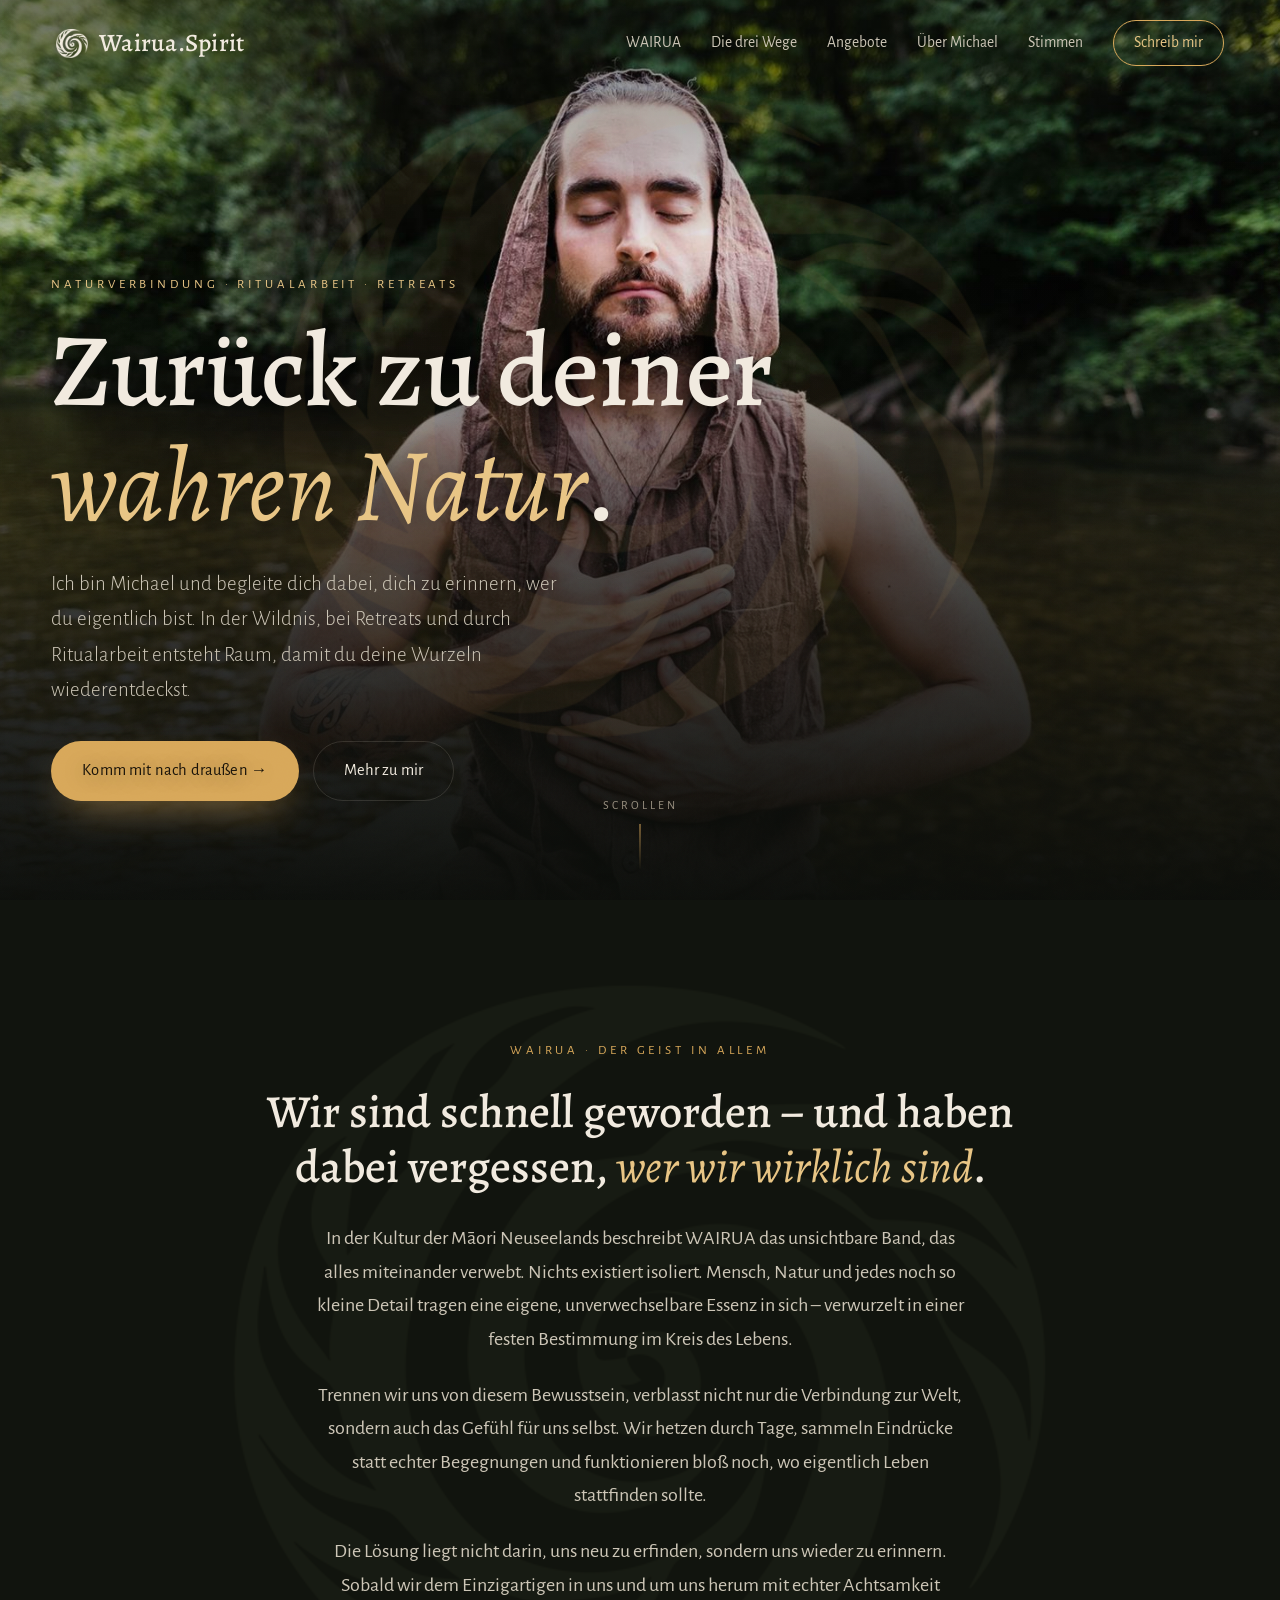
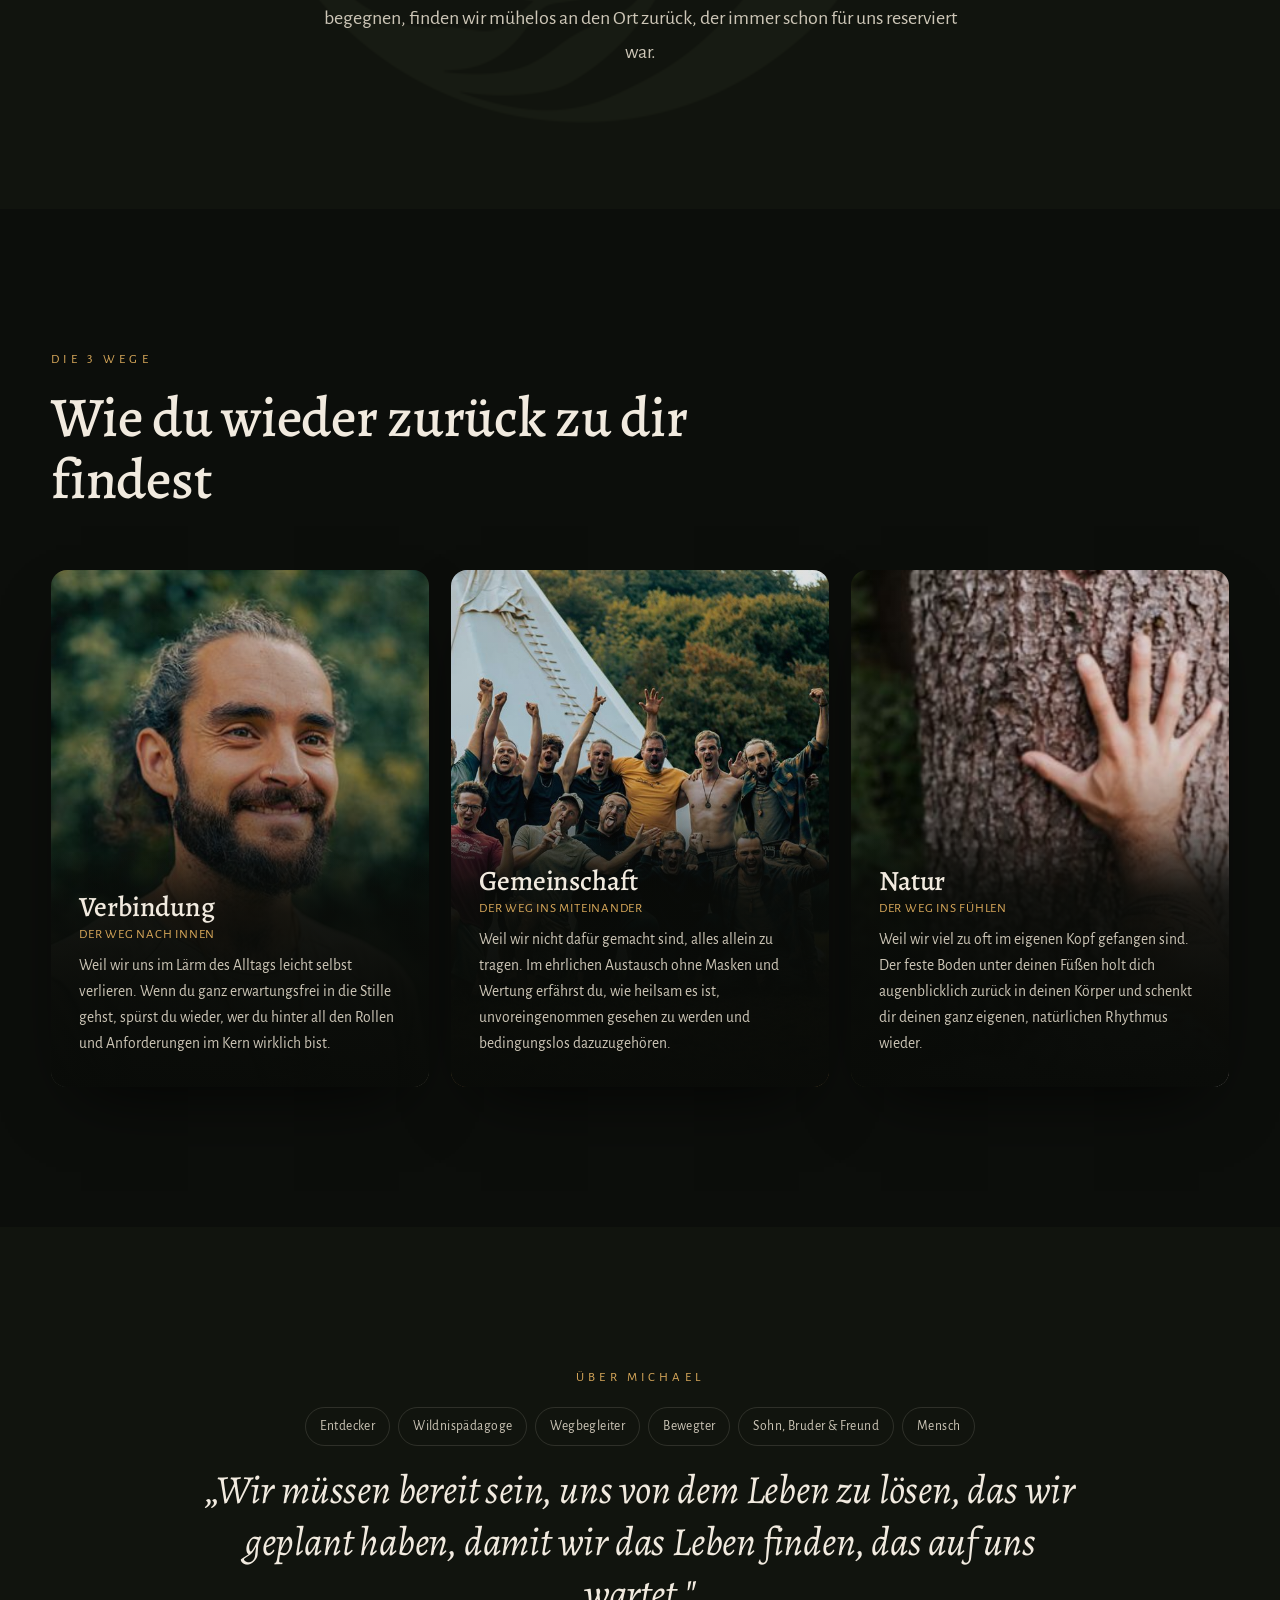
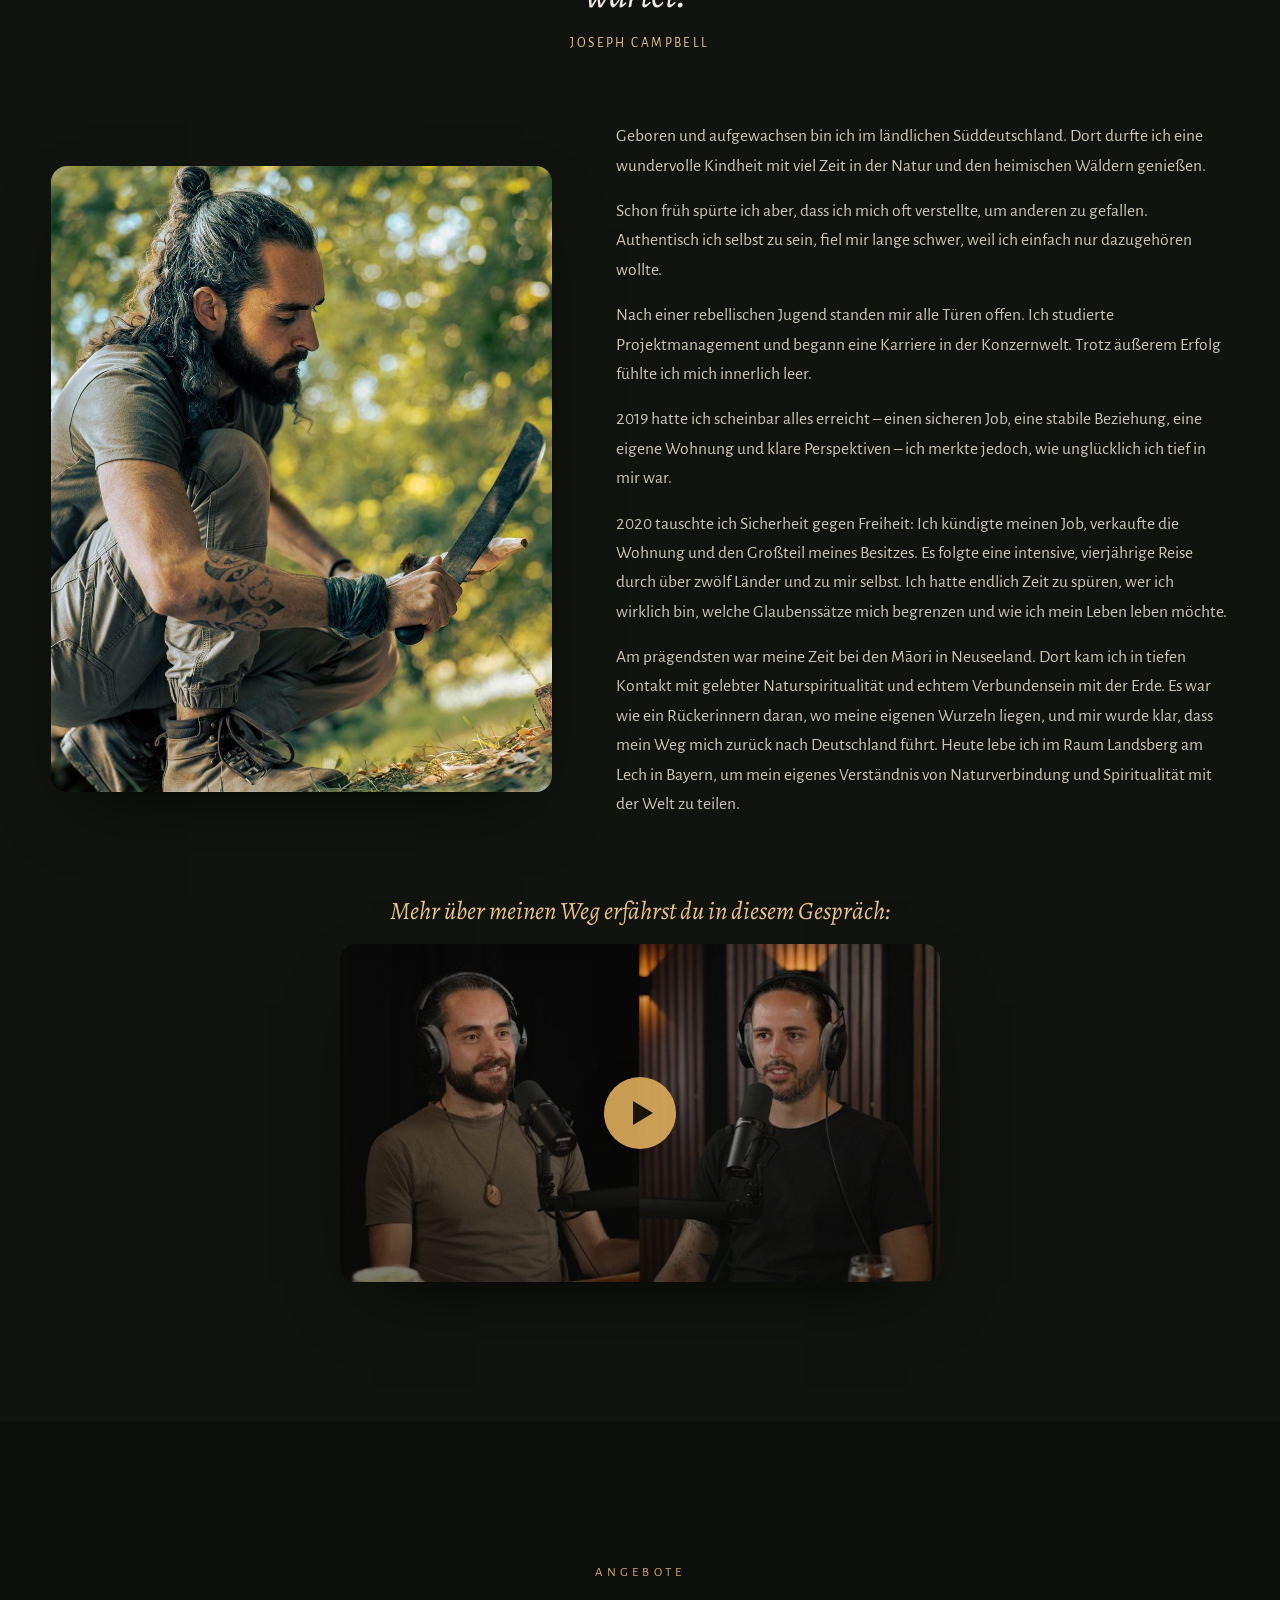
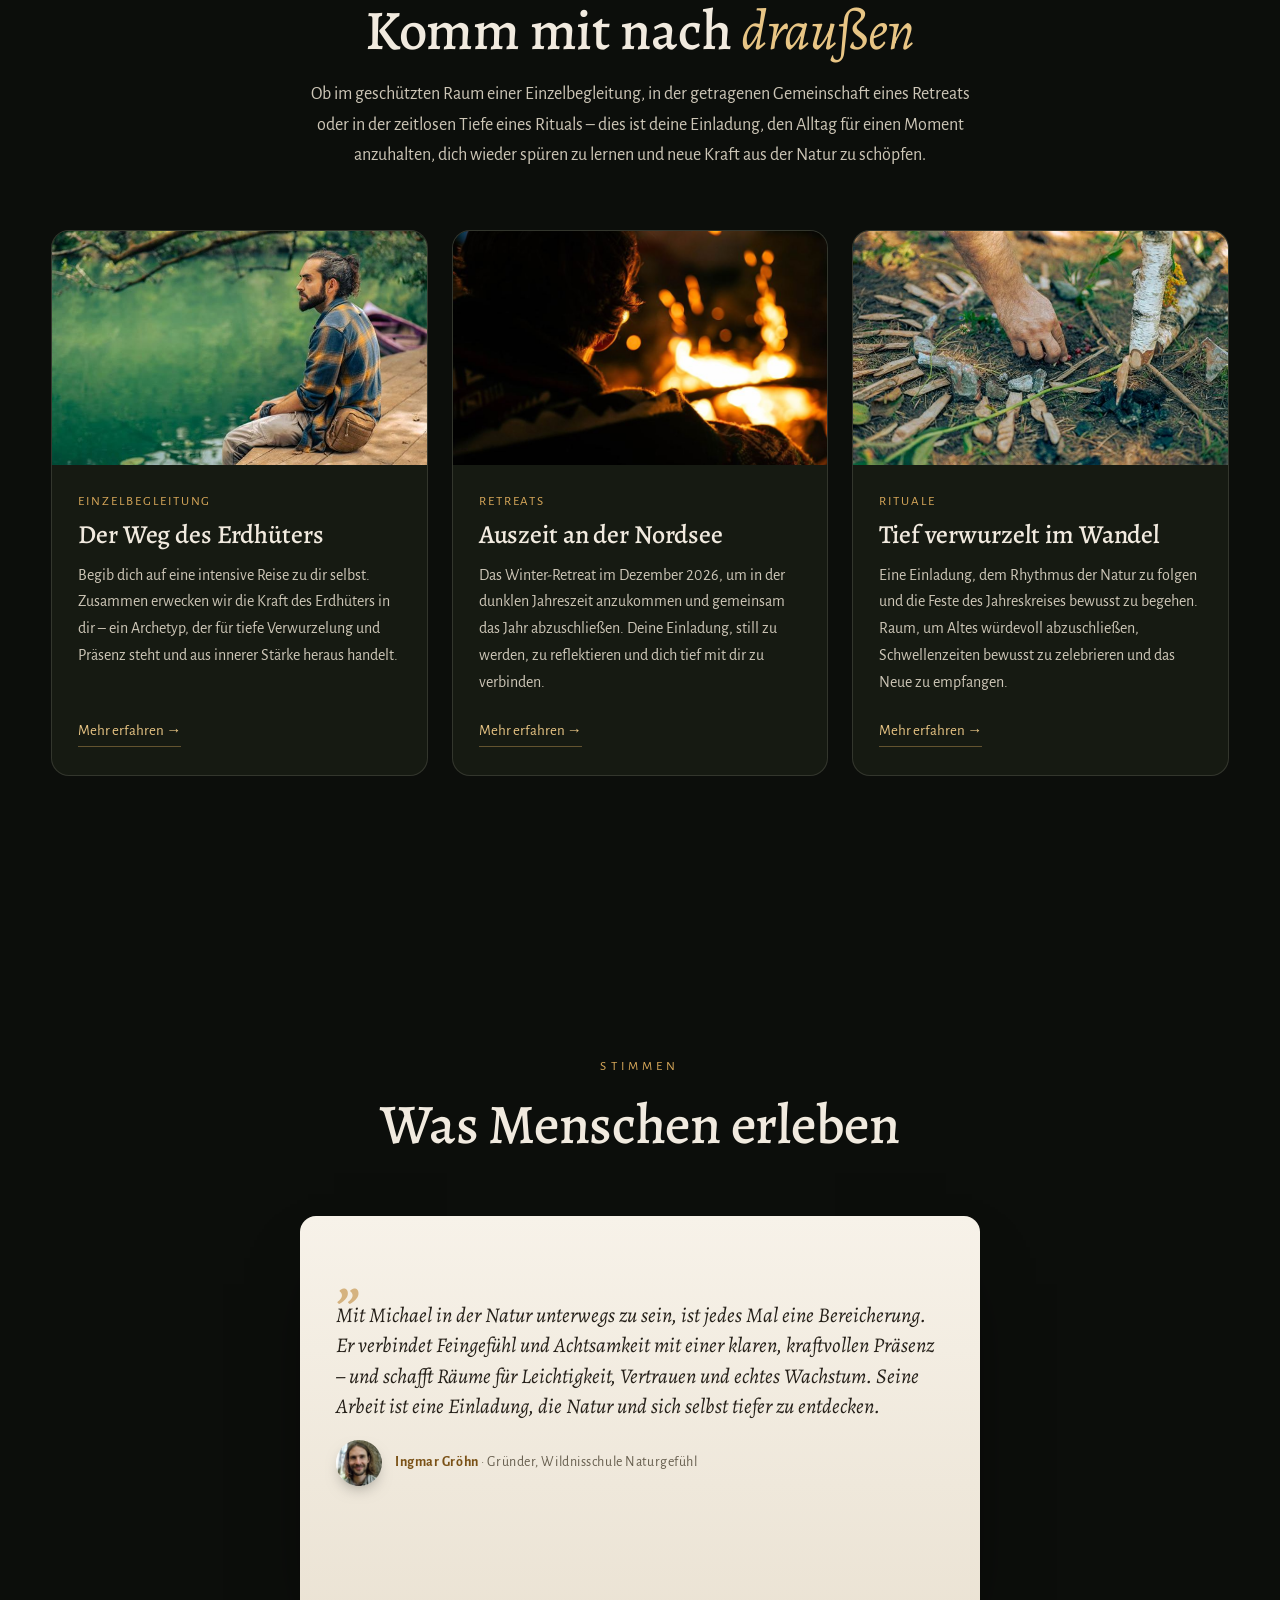
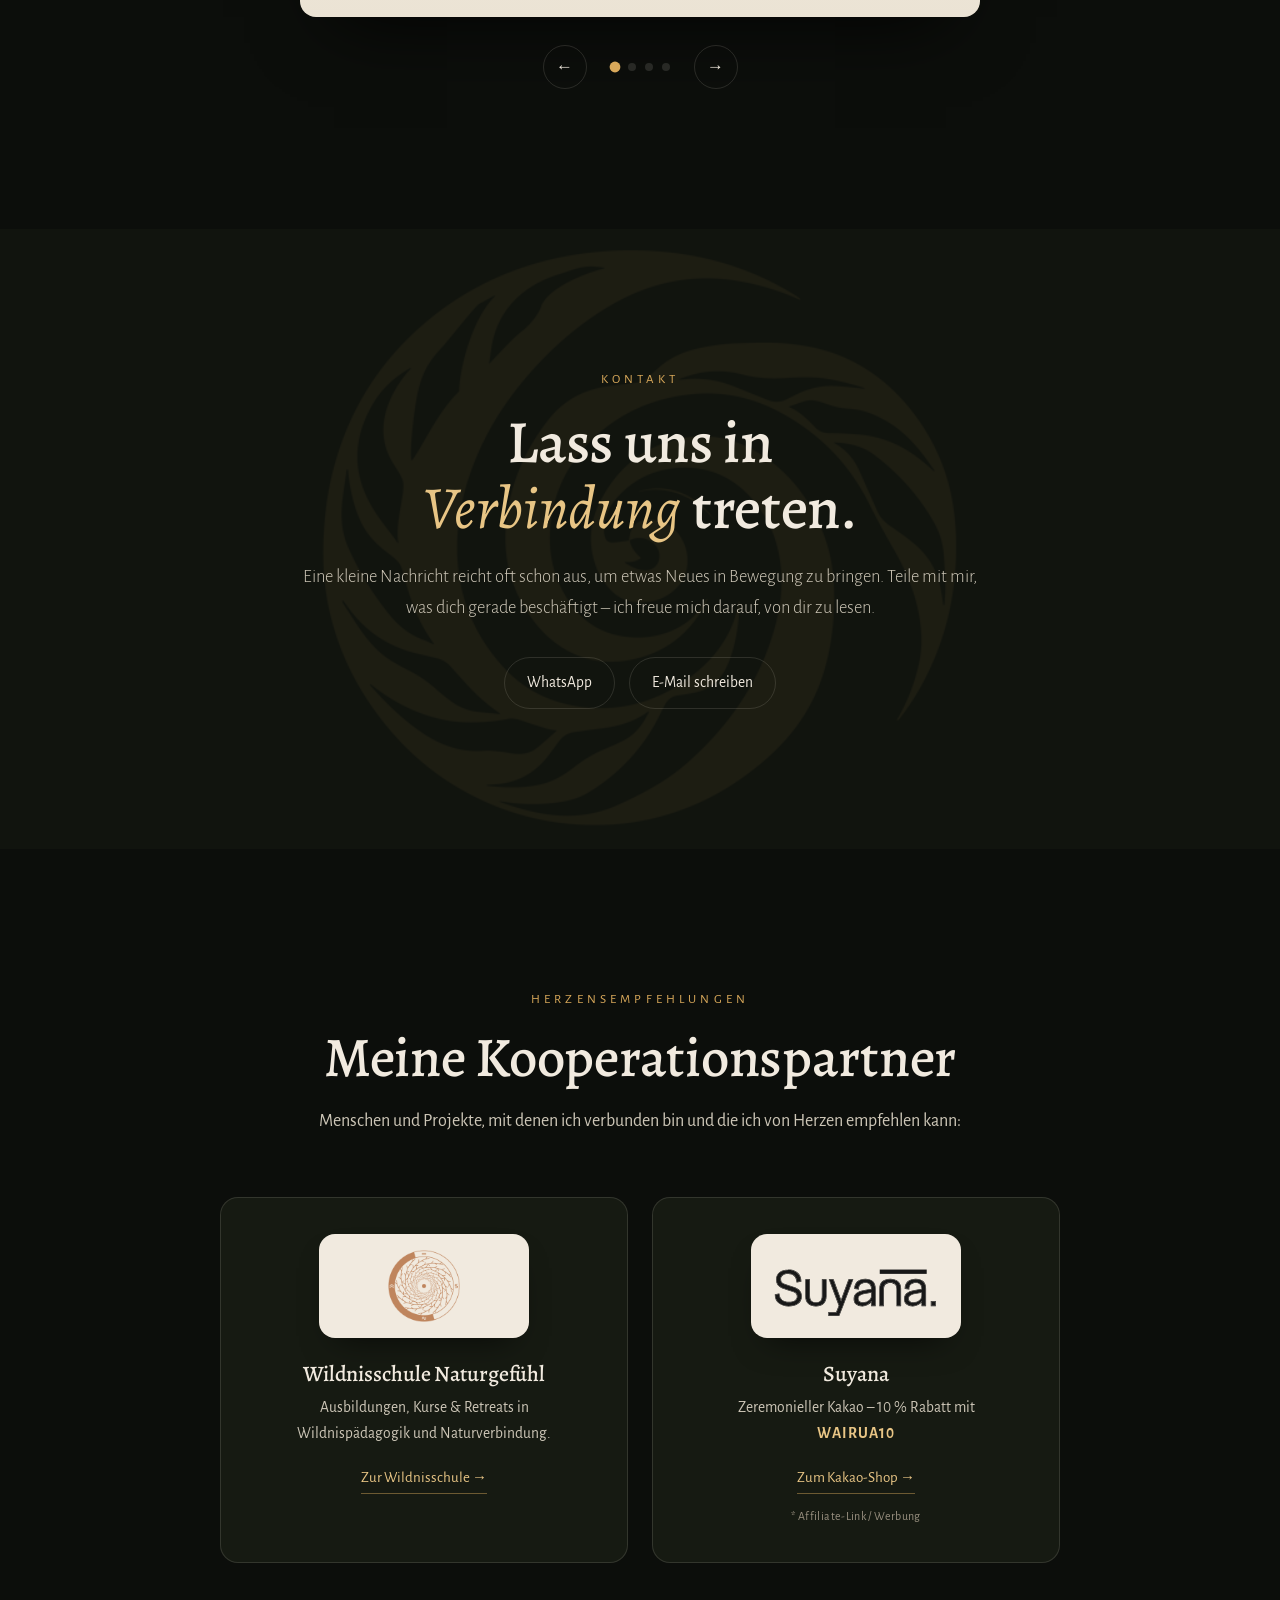
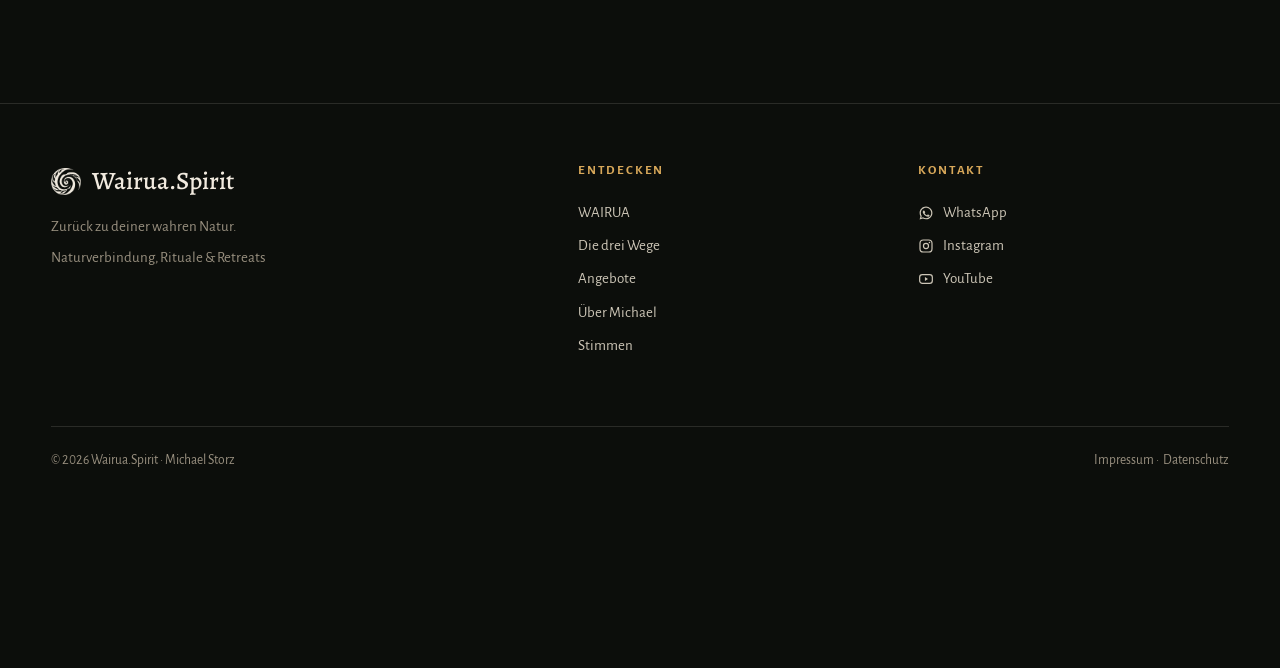
==== index.html @ 94c8e72c "Neue Stimme von Fabienne Maeutner auf beiden Seiten Startseite: vierte Folie im Karussell, zwischen " ====
<!DOCTYPE html>
<!--
  REDESIGN-VORSCHAU für wairua-spirit.de (Michael / wairua.spirit)
  Single-File HTML. Bilder liegen in ./assets/ (Originale von der bestehenden Seite gezogen).
  Dunkel, cinematisch, "atmende" Animationen · Koru-Spirale als Markenmotiv.
  Hinweis: Entwurf/Vorschau zum Umzug auf die eigene Domain.
-->
<html lang="de">
<head>
<meta charset="UTF-8" />
<meta name="viewport" content="width=device-width, initial-scale=1.0" />
<script>document.documentElement.classList.add("js");</script>
<title>Naturverbindung in Landsberg am Lech | Wairua.Spirit</title>
<meta name="description" content="Viermonatige Einzelbegleitung, Rituale im Jahreskreis und Retreats – mit Michael Storz, Wildnispädagoge in Landsberg am Lech. Schreib mir, wenn dich das ruft." />
<link rel="canonical" href="https://wairua-spirit.de/" />
<meta property="og:type" content="website" />
<meta property="og:title" content="Naturverbindung in Landsberg am Lech | Wairua.Spirit" />
<meta property="og:description" content="Viermonatige Einzelbegleitung, Rituale im Jahreskreis und Retreats – mit Michael Storz, Wildnispädagoge in Landsberg am Lech." />
<meta property="og:image" content="https://wairua-spirit.de/assets/og-start.jpg" />
<meta property="og:image:width" content="1200" />
<meta property="og:image:height" content="630" />
<meta property="og:image:alt" content="Michael steht mit geschlossenen Augen im Fluss, die Hände auf Herz und Bauch" />
<meta property="og:url" content="https://wairua-spirit.de/" />
<meta property="og:locale" content="de_DE" />
<meta name="twitter:card" content="summary_large_image" />
<meta name="twitter:image" content="https://wairua-spirit.de/assets/og-start.jpg" />
<link rel="preload" href="assets/fonts/alegreya-500-latin.woff2" as="font" type="font/woff2" crossorigin />
<link rel="preload" href="assets/fonts/alegreya-sans-400-latin.woff2" as="font" type="font/woff2" crossorigin />
<link rel="stylesheet" href="assets/fonts.css" />
<link rel="stylesheet" href="assets/base.css" />
<link rel="icon" href="assets/favicon-32.png" sizes="32x32" type="image/png" />
<link rel="apple-touch-icon" href="assets/apple-touch-icon.png" />
<meta name="theme-color" content="#0c0e0b" />
<script src="assets/site.js" defer></script>
<style>
  /* --- Hero ------------------------------------------------------------- */
  .hero-bg img{object-position:center 35%;transform:scale(1.05);animation:kenburns 26s ease-in-out infinite alternate;}
  @keyframes kenburns{0%{transform:scale(1.05) translateY(0);}100%{transform:scale(1.16) translateY(-2%);}}
  /* Overlay im Textbereich bewusst kraeftig - der Lead-Text stand vorher
     ueber hellen Bildstellen bei nur 4,2:1 */
  .hero-bg::after{content:"";position:absolute;inset:0;
    background:
      radial-gradient(120% 90% at 50% 0%,transparent 40%,rgba(12,14,11,.5) 100%),
      linear-gradient(180deg,rgba(12,14,11,.55) 0%,rgba(12,14,11,.08) 28%,rgba(12,14,11,.64) 62%,rgba(12,14,11,.98) 100%);}
  .hero-koru{position:absolute;z-index:1;top:46%;left:50%;width:min(78vw,720px);height:min(78vw,720px);
    transform:translate(-50%,-50%);color:var(--gold);opacity:.07;animation:spin 120s linear infinite,breathe 7s ease-in-out infinite;}
  @keyframes breathe{0%,100%{opacity:.05;}50%{opacity:.1;}}
  .hero-inner{padding:0 0 clamp(60px,11vh,130px);text-shadow:0 2px 22px rgba(0,0,0,.45);}
  /* Die Vorzeile steht direkt auf dem Foto - helleres Gold plus weicher
     dunkler Schein, damit sie auf jedem Bildausschnitt traegt. */
  .hero .eyebrow{color:var(--gold-2);opacity:0;animation:rise 1s ease .2s forwards;
    text-shadow:0 2px 10px rgba(8,9,7,.95),0 0 24px rgba(8,9,7,.8);}
  .hero h1{font-size:clamp(44px,8.2vw,104px);font-weight:500;margin:18px 0 24px;max-width:14ch;opacity:0;animation:rise 1.1s ease .4s forwards;}
  .hero p.lead{font-size:clamp(17px,2.1vw,21px);font-weight:300;color:var(--bone-dim);max-width:46ch;margin-bottom:34px;opacity:0;animation:rise 1.1s ease .6s forwards;}
  .hero-cta{opacity:0;animation:rise 1.1s ease .8s forwards;}
  .scrollcue{position:absolute;z-index:2;bottom:30px;left:50%;transform:translateX(-50%);display:flex;flex-direction:column;align-items:center;gap:9px;font-size:12px;letter-spacing:.25em;text-transform:uppercase;color:var(--muted);}
  .scrollcue .line{width:1px;height:46px;background:linear-gradient(var(--gold),transparent);animation:cue 2.4s ease-in-out infinite;transform-origin:top;}
  @keyframes cue{0%,100%{transform:scaleY(.4);opacity:.5;}50%{transform:scaleY(1);opacity:1;}}

  /* Hintergruende wechseln sich abschnittsweise ab: bg2 / bg / bg2 ... */
  #ueber{background:var(--bg2);}
  .sec-head{max-width:660px;margin-bottom:clamp(36px,6vw,60px);}
  .sec-head.center{margin-inline:auto;text-align:center;}
  .sec-head h2{font-size:clamp(31px,5vw,56px);font-weight:500;margin:16px 0 18px;}

  /* wairua intro */
  .intro{background:var(--bg2);text-align:center;overflow:hidden;}
  .intro .koru-wm{position:absolute;top:50%;left:50%;width:min(90vw,820px);height:min(90vw,820px);transform:translate(-50%,-50%);color:var(--moss);opacity:.05;}
  .intro .inner{position:relative;z-index:2;max-width:760px;margin-inline:auto;}
  .intro .big{font-family:var(--serif);font-size:clamp(26px,4.2vw,46px);font-weight:500;line-height:1.2;margin:22px 0 28px;}
  .intro .big em{color:var(--gold-2);font-weight:400;}
  .intro p{color:var(--bone-dim);font-size:clamp(17px,1.9vw,20px);max-width:60ch;margin-inline:auto;}
  .intro p + p{margin-top:22px;}

  /* säulen */
  .saeulen-grid{display:grid;grid-template-columns:repeat(3,1fr);gap:22px;}
  .pillar{position:relative;border-radius:16px;overflow:hidden;aspect-ratio:3/4.1;display:flex;align-items:flex-end;box-shadow:var(--shadow);}
  .pillar img{position:absolute;inset:0;width:100%;height:100%;object-fit:cover;transition:transform 1.1s cubic-bezier(.2,.7,.2,1);}
  /* Der Verlauf traegt den Text: oben bleibt das Foto offen, ab der Mitte
     wird es dunkel genug, dass auch ueber belebten Fotos alles lesbar ist. */
  .pillar::after{content:"";position:absolute;inset:0;background:linear-gradient(180deg,rgba(10,12,9,.12) 0%,rgba(10,12,9,.18) 38%,rgba(10,12,9,.70) 64%,rgba(10,12,9,.95) 100%);}
  .pillar:hover img{transform:scale(1.07);}
  /* Eigener Verlauf direkt hinter dem Text - so liegt die Schrift auch auf
     den belebten Fotos (Gruppe vor dem Tipi) immer auf ruhigem Grund. */
  .pillar .p-body{position:relative;z-index:2;padding:34px 28px 30px;
    background:linear-gradient(180deg,rgba(9,11,8,0) 0%,rgba(9,11,8,.74) 26%,rgba(9,11,8,.9) 62%,rgba(9,11,8,.94) 100%);}
  .pillar h3{font-size:28px;font-weight:500;margin:6px 0 10px;}
  .pillar h3 span{display:block;font-size:13px;font-family:var(--sans);letter-spacing:.06em;color:var(--gold);font-weight:400;text-transform:uppercase;margin-top:6px;}
  .pillar p{font-size:15.5px;color:var(--bone-dim);}
  /* Zwischen 901 und 1120 px sind die drei Spalten schmal, der Text wird
     hoch und stuende sonst mitten im belebten Teil des Fotos. Deshalb
     bekommen die Kacheln dort mehr Hoehe - der Text bleibt im dunklen Fuss. */
  @media(max-width:1120px) and (min-width:901px){
    .pillar{aspect-ratio:3/4.8;}
  }

  /* über michael */
  .about-grid{display:grid;grid-template-columns:.9fr 1.1fr;gap:clamp(34px,5vw,72px);align-items:center;}
  .about-visual{position:relative;border-radius:16px;overflow:hidden;aspect-ratio:4/5;box-shadow:var(--shadow);}
  .about-visual img{width:100%;height:100%;object-fit:cover;}
  .about-visual .koru{position:absolute;right:18px;bottom:18px;width:54px;height:54px;color:var(--gold);opacity:.85;}
  .about h2{font-size:clamp(30px,4.3vw,52px);font-weight:500;margin:16px 0 22px;}
  .about h2 em{color:var(--gold-2);}
  .about p{color:var(--bone-dim);margin-bottom:16px;font-size:17.5px;}
  .about-head{text-align:center;max-width:900px;margin:0 auto clamp(44px,6vw,68px);}
  /* Zwischenueberschrift sieht aus wie ein Eyebrow, ist aber eine echte h2 */
  h2.eyebrow{font-family:var(--sans);font-size:13px;font-weight:400;line-height:1.7;
    letter-spacing:.3em;text-transform:uppercase;color:var(--gold);margin:0;}
  /* Fremdzitat: als blockquote ausgezeichnet, Optik unveraendert */
  .about-head .ueber-quote{font-family:var(--serif);font-weight:400;letter-spacing:-.005em;
    font-style:italic;font-size:clamp(24px,3.3vw,40px);line-height:1.3;margin:14px 0 12px;}
  .about-head .ueber-quote em{color:var(--gold-2);}
  .about-head .ueber-quote-src{color:var(--gold-2);font-family:var(--sans);font-size:13.5px;letter-spacing:.18em;text-transform:uppercase;}
  .tags{display:flex;flex-wrap:wrap;gap:8px;justify-content:center;margin:18px 0;}
  .tags span{font-size:13.5px;letter-spacing:.03em;color:var(--bone-dim);border:1px solid var(--line);border-radius:999px;padding:7px 14px;white-space:nowrap;}
  .about-video{margin-top:clamp(36px,5vw,60px);max-width:600px;margin-inline:auto;text-align:center;}
  .video-facade{position:relative;cursor:pointer;border-radius:16px;overflow:hidden;aspect-ratio:16/9;box-shadow:var(--shadow);background:var(--panel);}
  .video-facade img{width:100%;height:100%;object-fit:cover;transition:transform 1.1s cubic-bezier(.2,.7,.2,1),filter .4s;}
  .video-facade::after{content:"";position:absolute;inset:0;background:linear-gradient(180deg,rgba(10,12,9,.12),rgba(10,12,9,.5));transition:opacity .4s;}
  .video-facade:hover img{transform:scale(1.04);}
  .video-facade .play{position:absolute;top:50%;left:50%;transform:translate(-50%,-50%);width:72px;height:72px;border-radius:50%;background:rgba(216,168,90,.93);z-index:2;box-shadow:0 16px 40px -12px rgba(0,0,0,.6);transition:transform .3s,background .3s;}
  .video-facade .play::before{content:"";position:absolute;top:50%;left:54%;transform:translate(-50%,-50%);border-style:solid;border-width:12px 0 12px 20px;border-color:transparent transparent transparent #1a140a;}
  .video-facade:hover .play{transform:translate(-50%,-50%) scale(1.08);background:var(--gold-2);}
  .video-facade.playing{cursor:default;}
  .video-facade.playing::after,.video-facade.playing .play{display:none;}
  .video-facade iframe{position:absolute;inset:0;width:100%;height:100%;border:0;}
  .about-video .video-cap{margin:0 0 16px;font-family:var(--serif);font-style:italic;font-size:clamp(19px,2.4vw,25px);color:var(--gold-2);line-height:1.32;}

  /* angebote */
  .offers{background:var(--bg);}
  .offers-grid{display:grid;grid-template-columns:repeat(3,1fr);gap:24px;}
  .offer{background:var(--panel);border:1px solid var(--line);border-radius:18px;overflow:hidden;display:flex;flex-direction:column;transition:transform .4s ease,border-color .4s ease;}
  .offer:hover{transform:translateY(-6px);border-color:rgba(216,168,90,.5);}
  .offer .media{position:relative;aspect-ratio:16/10;overflow:hidden;}
  .offer .media img{width:100%;height:100%;object-fit:cover;transition:transform 1s ease;}
  .offer:hover .media img{transform:scale(1.05);}
  .offer .o-body{padding:26px 26px 28px;display:flex;flex-direction:column;flex:1;}
  .offer .o-sub{font-size:13px;letter-spacing:.15em;text-transform:uppercase;color:var(--gold);}
  .offer h3{font-size:26px;font-weight:500;margin:8px 0 12px;}
  .offer p{font-size:16px;color:var(--bone-dim);margin-bottom:22px;flex:1;}
  .offer .o-link{align-self:flex-start;font-size:15px;color:var(--gold-2);border-bottom:1px solid rgba(216,168,90,.4);padding-bottom:3px;transition:border-color .3s;}
  .offer .o-link:hover{border-color:var(--gold-2);}

  /* stimmen */
  .voices{background:var(--bg);}
  .voices-carousel{max-width:680px;margin-inline:auto;}
  /* Die Stimmen stehen bewusst hell auf der dunklen Seite - wie ein
     aufgeschlagenes Blatt Papier, das den Blick haelt. */
  .voices-viewport{overflow:hidden;border-radius:16px;box-shadow:0 34px 74px -34px rgba(0,0,0,.9);}
  .voices-track{display:flex;transition:transform .6s cubic-bezier(.2,.7,.2,1);}
  /* Im Karussell ohne eigene Ecken und Rahmen - beim Weiterschieben sollen
     die hellen Karten eine durchgehende Flaeche bilden, keine Naht zeigen. */
  .voices-track .voice{flex:0 0 100%;border-radius:0;border:0;}
  .voice{background:linear-gradient(180deg,#f7f2e9 0%,#ebe3d4 100%);border:1px solid rgba(255,255,255,.55);
    border-radius:16px;padding:40px 36px;position:relative;}
  .voice .mark{font-family:var(--serif);font-size:64px;line-height:.6;color:#c08a3c;opacity:.6;}
  .voice p{font-family:var(--serif);font-style:italic;font-size:21px;line-height:1.45;color:#241f18;margin:6px 0 18px;}
  /* Wo ein Foto vorliegt, steht es klein und rund vor dem Namen. */
  .voice .who{display:flex;align-items:center;gap:13px;font-size:14px;letter-spacing:.04em;color:#665e4e;}
  .voice .who img{width:46px;height:46px;flex:none;border-radius:50%;object-fit:cover;
    box-shadow:0 7px 18px -9px rgba(0,0,0,.6);}
  .voice .who b{color:#7a5116;font-weight:700;}
  .voices-nav{display:flex;align-items:center;justify-content:center;gap:24px;margin-top:28px;}
  .v-arrow{width:44px;height:44px;flex:none;border-radius:50%;border:1px solid var(--line);background:transparent;color:var(--bone);font-size:17px;font-family:var(--sans);cursor:pointer;display:flex;align-items:center;justify-content:center;transition:border-color .3s,color .3s;}
  .v-arrow:hover{border-color:var(--gold);color:var(--gold-2);}
  .voices-dots{display:flex;gap:9px;}
  .voices-dots button{width:8px;height:8px;padding:0;border-radius:50%;border:none;background:var(--line);cursor:pointer;transition:background .3s,transform .3s;}
  .voices-dots button.active{background:var(--gold);transform:scale(1.35);}
  @media(max-width:540px){
    .voice{padding:30px 24px;}
    .voice p{font-size:19px;}
  }

  /* kontakt */
  .contact{position:relative;text-align:center;overflow:hidden;background:var(--bg2);}
  .contact .koru-wm{position:absolute;top:50%;left:50%;width:min(80vw,640px);height:min(80vw,640px);transform:translate(-50%,-50%);color:var(--gold);opacity:.06;animation:spin 140s linear infinite;}
  .contact .inner{position:relative;z-index:2;max-width:680px;margin-inline:auto;}
  .contact h2{font-size:clamp(31px,5.4vw,60px);font-weight:500;margin:18px 0 20px;}
  .contact h2 em{color:var(--gold-2);}
  .contact p{color:var(--bone-dim);font-size:18.5px;font-weight:300;margin-bottom:34px;}
  .socials{display:flex;gap:14px;justify-content:center;flex-wrap:wrap;}
  .socials a{display:inline-flex;align-items:center;gap:9px;border:1px solid var(--line);border-radius:999px;padding:12px 22px;font-size:15.5px;color:var(--bone);transition:border-color .3s,color .3s,background .3s;}
  .socials a:hover{border-color:var(--gold);color:var(--gold-2);}

  /* kooperationspartner */
  #partner .partners{display:grid;grid-template-columns:repeat(2,1fr);gap:24px;max-width:840px;margin-inline:auto;}
  .partner{display:flex;flex-direction:column;align-items:center;text-align:center;background:var(--panel);border:1px solid var(--line);border-radius:18px;padding:36px 28px;transition:transform .4s ease,border-color .4s ease;}
  .partner:hover{transform:translateY(-6px);border-color:rgba(216,168,90,.5);}
  .partner .logo-chip{width:210px;height:104px;padding:0 22px;border-radius:16px;background:var(--bone);display:flex;align-items:center;justify-content:center;margin-bottom:24px;box-shadow:0 16px 34px -18px rgba(0,0,0,.75);}
  .partner .logo-chip img{max-height:72px;max-width:166px;width:auto;height:auto;object-fit:contain;}
  .partner h3{font-family:var(--serif);font-weight:500;font-size:22px;margin-bottom:9px;}
  .partner p{font-size:15.5px;color:var(--bone-dim);margin-bottom:18px;max-width:34ch;}
  .partner .p-link{font-size:15px;color:var(--gold-2);border-bottom:1px solid rgba(216,168,90,.45);padding-bottom:3px;transition:border-color .3s;}
  .partner:hover .p-link{border-color:var(--gold-2);}
  .partner .ad-note{font-size:12px;color:var(--muted);margin-top:12px;letter-spacing:.03em;}
  /* Der Rabattcode steht in der Zeile mit, bleibt aber deutlich sichtbar */
  .partner p .code{color:var(--gold-2);font-weight:700;letter-spacing:.06em;}

  /* Footer: die Startseite hat als einzige Seite einen mehrspaltigen Footer */
  footer{padding:56px 0 clamp(128px,16vw,196px);background:var(--bg);text-align:left;}
  footer .f-grid{display:grid;grid-template-columns:1.6fr 1fr 1fr;gap:30px;align-items:start;}
  footer .brand{display:flex;margin-bottom:12px;}
  footer p{font-size:15px;color:var(--muted);max-width:34ch;}
  footer h4{font-size:13px;letter-spacing:.14em;text-transform:uppercase;color:var(--gold);margin-bottom:14px;}
  footer a.fl{display:block;font-size:15px;color:var(--bone-dim);padding:4px 0;transition:color .25s;}
  footer a.fl.social{display:flex;align-items:center;gap:9px;}
  footer a.fl .s-ico{width:16px;height:16px;flex:none;}
  footer a.fl:hover{color:var(--bone);}
  footer .copy{grid-column:1/-1;border-top:1px solid var(--line);margin-top:34px;padding-top:22px;display:flex;justify-content:space-between;flex-wrap:wrap;gap:8px;font-size:13.5px;color:var(--muted);}
  footer .copy a{color:var(--muted);transition:color .25s;}
  footer .copy a:hover{color:var(--bone-dim);}
  footer .copy .legal a{margin-left:2px;}

  @media(max-width:900px){
    .saeulen-grid{grid-template-columns:1fr;}
    /* Am Handy bestimmt das FOTO die Hoehe der Kachel: kein aspect-ratio, kein
       backdrop-filter, keine Maske. Genau diese drei Techniken sind vorher auf
       aelteren Handy-Browsern ausgefallen - dann hatte die Kachel keine Hoehe
       mehr, das Bild schrumpfte zum Streifen und der Grund wurde undurchsichtig.
       Jetzt laeuft das Bild normal im Textfluss: es ist immer ganz zu sehen. */
    .pillar{display:block;position:relative;aspect-ratio:auto;min-height:340px;background:var(--panel);}
    .pillar img{position:relative;inset:auto;width:100%;height:auto;}
    /* Das Natur-Foto ist das flachste: es blieb deutlich ueber dem Kachelende
       stehen, darunter lag flache Farbe - das war die harte Kante. Es fuellt
       die Kachelhoehe jetzt aus und fadet weich aus wie die anderen.
       min-height statt aspect-ratio, damit es auch auf aelteren Handys greift. */
    .saeulen-grid .pillar:nth-child(3) img{min-height:340px;object-fit:cover;object-position:center 42%;}
    .pillar::after{content:none;}
    .pillar h3{font-size:25px;margin:4px 0 8px;}
    .pillar h3 span{font-size:12.5px;margin-top:5px;}
    .pillar p{font-size:14.5px;line-height:1.55;}
    /* Der Text liegt unten im Bild auf einem einfachen Verlauf - oben laeuft er
       durchsichtig aus, sodass das Foto sichtbar bleibt. */
    .pillar .p-body{position:absolute;left:0;right:0;bottom:0;padding:26px 22px 22px;
      text-shadow:0 2px 10px rgba(6,8,5,.9);
      background:linear-gradient(180deg,rgba(9,11,8,0) 0%,rgba(9,11,8,.58) 24%,rgba(9,11,8,.84) 58%,rgba(9,11,8,.92) 100%);}
    /* Der Hero-Verlauf traegt am Handy mehr Text auf engerem Raum */
    .hero-bg::after{background:
      radial-gradient(120% 90% at 50% 0%,transparent 40%,rgba(12,14,11,.5) 100%),
      linear-gradient(180deg,rgba(12,14,11,.6) 0%,rgba(12,14,11,.18) 22%,rgba(12,14,11,.8) 54%,rgba(12,14,11,.99) 100%);}
    .hero .eyebrow{font-size:12px;letter-spacing:.2em;}
    .about-grid{grid-template-columns:1fr;}
    .about-visual{aspect-ratio:4/4;max-height:62vh;}
    .offers-grid{grid-template-columns:1fr;}
    #partner .partners{grid-template-columns:1fr;}
    footer .f-grid{grid-template-columns:1fr 1fr;}
    .hero-koru{opacity:.05;}
    .scrollcue{display:none;}
    .hero h1{font-size:clamp(40px,11vw,66px);}
  }
  @media(max-width:540px){
    /* "Wie du wieder zurück zu dir findest" stand sonst bis auf 4 px an den
       Rand - auf schmalen Geraeten eine Spur kleiner. */
    .sec-head h2{font-size:28px;}
    footer .f-grid{grid-template-columns:1fr;}
  }
</style>
<script type="application/ld+json">
{
  "@context": "https://schema.org",
  "@type": "LocalBusiness",
  "@id": "https://wairua-spirit.de/#business",
  "name": "Wairua.Spirit – Michael Storz",
  "description": "Naturverbindung, Wildnispädagogik, Retreats und Einzelbegleitung in der Natur im Raum Landsberg am Lech / Bayern.",
  "url": "https://wairua-spirit.de",
  "image": "https://wairua-spirit.de/assets/pillar-verbindung.jpg",
  "email": "info@wairua-spirit.de",
  "telephone": "+491602302132",
  "founder": { "@type": "Person", "name": "Michael Storz" },
  "address": {
    "@type": "PostalAddress",
    "streetAddress": "Zehnerweg 13",
    "postalCode": "86899",
    "addressLocality": "Landsberg am Lech",
    "addressRegion": "Bayern",
    "addressCountry": "DE"
  },
  "areaServed": [
    { "@type": "City", "name": "Landsberg am Lech" },
    { "@type": "State", "name": "Bayern" }
  ],
  "knowsAbout": [
    "Naturverbindung", "Wildnispädagogik", "Einzelbegleitung in der Natur",
    "Jahreskreisfeste", "Rituale", "Kakaozeremonie", "Retreats"
  ],
  "hasOfferCatalog": {
    "@type": "OfferCatalog",
    "name": "Angebote",
    "itemListElement": [
      {
        "@type": "Offer",
        "url": "https://wairua-spirit.de/begleitung.html",
        "itemOffered": {
          "@type": "Service",
          "name": "Der Weg des Erdhüters – 4-monatige Einzelbegleitung",
          "description": "Vier Monate Einzelbegleitung draußen in der Natur, mit vier Tagen im Freien und vier Online-Treffen."
        }
      },
      {
        "@type": "Offer",
        "url": "https://wairua-spirit.de/retreat.html",
        "itemOffered": {
          "@type": "Service",
          "name": "Winter-Retreat an der Nordsee",
          "description": "Fünf Tage Auszeit in der dunklen Jahreszeit, in kleiner Gruppe."
        }
      },
      {
        "@type": "Offer",
        "url": "https://wairua-spirit.de/rituale.html",
        "itemOffered": {
          "@type": "Service",
          "name": "Rituale im Jahreskreis",
          "description": "Ritualabende entlang der alten Jahreskreisfeste in Landsberg am Lech."
        }
      }
    ]
  },
  "sameAs": [
    "https://www.instagram.com/wairua.spirit/",
    "https://www.youtube.com/@wairua-spirit"
  ]
}
</script>
<script type="application/ld+json">
{
  "@context": "https://schema.org",
  "@type": "VideoObject",
  "name": "Michaels Weg zur Naturverbindung",
  "description": "Ein Gespräch über Michaels Weg zur Naturverbindung und zur Arbeit mit Wairua.Spirit.",
  "thumbnailUrl": "https://wairua-spirit.de/assets/Bild1.jpg",
  "contentUrl": "https://www.youtube.com/watch?v=Oycoo_5ajwk",
  "embedUrl": "https://www.youtube-nocookie.com/embed/Oycoo_5ajwk",
  "uploadDate": "2025-01-01"
}
</script>
</head>
<body>
  <div class="grain"></div>

  <nav id="nav">
    <a href="#top" class="brand"><img class="brand-logo" src="assets/logo-cream.png" alt="" width="160" height="145" />Wairua.Spirit</a>
    <div class="links">
      <a href="#wairua">WAIRUA</a>
      <a href="#saeulen">Die drei Wege</a>
      <a href="#angebote">Angebote</a>
      <a href="#ueber">Über Michael</a>
      <a href="#stimmen">Stimmen</a>
      <a href="#kontakt" class="cta">Schreib mir</a>
    </div>
    <button class="burger" id="burger" aria-label="Menü öffnen" aria-expanded="false" aria-controls="mobileMenu"><span></span><span></span><span></span></button>
  </nav>
  <div class="mobile-menu" id="mobileMenu" inert>
    <a href="#wairua">WAIRUA</a>
    <a href="#saeulen">Die drei Wege</a>
    <a href="#angebote">Angebote</a>
    <a href="#ueber">Über Michael</a>
    <a href="#stimmen">Stimmen</a>
    <a href="#kontakt">Schreib mir</a>
  </div>

  <header class="hero" id="top">
    <div class="hero-bg" id="heroBg"><img src="assets/pillar-verbindung.jpg" srcset="assets/pillar-verbindung-900.jpg 900w, assets/pillar-verbindung.jpg 1600w" sizes="100vw" width="1600" height="1067" fetchpriority="high" alt="Michael steht mit geschlossenen Augen im Fluss, die Hände auf Herz und Bauch" /></div>
    <span class="koru hero-koru"></span>
    <div class="wrap hero-inner">
      <div class="eyebrow">Naturverbindung · Ritualarbeit · Retreats</div>
      <h1>Zurück zu deiner <em>wahren Natur</em>.</h1>
      <p class="lead">Ich bin Michael und begleite dich dabei, dich zu erinnern, wer du eigentlich bist. In der Wildnis, bei Retreats und durch Ritualarbeit entsteht Raum, damit du deine Wurzeln wiederentdeckst.</p>
      <div class="hero-cta">
        <a href="#angebote" class="btn btn-primary">Komm mit nach draußen →</a>
        <a href="#ueber" class="btn btn-ghost">Mehr zu mir</a>
      </div>
    </div>
    <div class="scrollcue"><span>scrollen</span><span class="line"></span></div>
  </header>

  <section class="intro" id="wairua">
    <span class="koru koru-wm"></span>
    <div class="wrap inner">
      <div class="eyebrow reveal">WAIRUA · Der Geist in allem</div>
      <div class="big reveal d1">Wir sind schnell geworden – und haben dabei vergessen, <em>wer wir wirklich sind</em>.</div>
      <p class="reveal d2">In der Kultur der Māori Neuseelands beschreibt WAIRUA das unsichtbare Band, das alles miteinander verwebt. Nichts existiert isoliert. Mensch, Natur und jedes noch so kleine Detail tragen eine eigene, unverwechselbare Essenz in sich – verwurzelt in einer festen Bestimmung im Kreis des Lebens.</p>
      <p class="reveal d2">Trennen wir uns von diesem Bewusstsein, verblasst nicht nur die Verbindung zur Welt, sondern auch das Gefühl für uns selbst. Wir hetzen durch Tage, sammeln Eindrücke statt echter Begegnungen und funktionieren bloß noch, wo eigentlich Leben stattfinden sollte.</p>
      <p class="reveal d3">Die Lösung liegt nicht darin, uns neu zu erfinden, sondern uns wieder zu erinnern. Sobald wir dem Einzigartigen in uns und um uns herum mit echter Achtsamkeit begegnen, finden wir mühelos an den Ort zurück, der immer schon für uns reserviert war.</p>
    </div>
  </section>

  <section id="saeulen">
    <div class="wrap">
      <div class="sec-head reveal">
        <div class="eyebrow">Die 3 Wege</div>
        <h2>Wie du wieder zurück zu dir findest</h2>
      </div>
      <div class="saeulen-grid stagger">
        <div class="pillar">
          <img src="assets/about-1.jpg" srcset="assets/about-1-600.jpg 600w, assets/about-1.jpg 1100w" sizes="(max-width:900px) 92vw, 30vw" width="1100" height="969" loading="lazy" alt="Michael lächelt in die Ferne, im Hintergrund grünes Laub" />
          <div class="p-body">
            <h3>Verbindung<span>Der Weg nach innen</span></h3>
            <p>Weil wir uns im Lärm des Alltags leicht selbst verlieren. Wenn du ganz erwartungsfrei in die Stille gehst, spürst du wieder, wer du hinter all den Rollen und Anforderungen im Kern wirklich bist.</p>
          </div>
        </div>
        <div class="pillar">
          <img src="assets/pillar-gemeinschaft.jpg" srcset="assets/pillar-gemeinschaft-600.jpg 600w, assets/pillar-gemeinschaft.jpg 1051w" sizes="(max-width:900px) 92vw, 30vw" width="1051" height="1400" loading="lazy" alt="Gruppe von Männern jubelt gemeinsam vor dem Tipi" />
          <div class="p-body">
            <h3>Gemeinschaft<span>Der Weg ins Miteinander</span></h3>
            <p>Weil wir nicht dafür gemacht sind, alles allein zu tragen. Im ehrlichen Austausch ohne Masken und Wertung erfährst du, wie heilsam es ist, unvoreingenommen gesehen zu werden und bedingungslos dazuzugehören.</p>
          </div>
        </div>
        <div class="pillar">
          <img src="assets/pillar-natur.jpg" srcset="assets/pillar-natur-600.jpg 600w, assets/pillar-natur.jpg 1100w" sizes="(max-width:900px) 92vw, 30vw" width="1100" height="733" loading="lazy" alt="Eine Hand mit Koru-Tätowierung liegt auf einem Baumstamm" />
          <div class="p-body">
            <h3>Natur<span>Der Weg ins Fühlen</span></h3>
            <p>Weil wir viel zu oft im eigenen Kopf gefangen sind. Der feste Boden unter deinen Füßen holt dich augenblicklich zurück in deinen Körper und schenkt dir deinen ganz eigenen, natürlichen Rhythmus wieder.</p>
          </div>
        </div>
      </div>
    </div>
  </section>

  <section id="ueber">
    <div class="wrap about-head reveal">
      <h2 class="eyebrow">Über Michael</h2>
      <div class="tags">
        <span>Entdecker</span><span>Wildnispädagoge</span><span>Wegbegleiter</span><span>Bewegter</span><span>Sohn, Bruder &amp; Freund</span><span>Mensch</span>
      </div>
      <figure>
        <blockquote class="ueber-quote">„Wir müssen bereit sein, uns von dem Leben zu lösen, das wir geplant haben, damit wir das Leben finden, das auf uns wartet."</blockquote>
        <figcaption class="ueber-quote-src">Joseph Campbell</figcaption>
      </figure>
    </div>
    <div class="wrap about-grid">
      <div class="about-visual reveal">
        <img src="assets/about-michael.jpg" width="1000" height="1250" loading="lazy" alt="Michael schnitzt Holz mit der Machete" />
      </div>
      <div class="about reveal d1">
        <p>Geboren und aufgewachsen bin ich im ländlichen Süddeutschland. Dort durfte ich eine wundervolle Kindheit mit viel Zeit in der Natur und den heimischen Wäldern genießen.</p>
        <p>Schon früh spürte ich aber, dass ich mich oft verstellte, um anderen zu gefallen. Authentisch ich selbst zu sein, fiel mir lange schwer, weil ich einfach nur dazugehören wollte.</p>
        <p>Nach einer rebellischen Jugend standen mir alle Türen offen. Ich studierte Projektmanagement und begann eine Karriere in der Konzernwelt. Trotz äußerem Erfolg fühlte ich mich innerlich leer.</p>
        <p>2019 hatte ich scheinbar alles erreicht – einen sicheren Job, eine stabile Beziehung, eine eigene Wohnung und klare Perspektiven – ich merkte jedoch, wie unglücklich ich tief in mir war.</p>
        <p>2020 tauschte ich Sicherheit gegen Freiheit: Ich kündigte meinen Job, verkaufte die Wohnung und den Großteil meines Besitzes. Es folgte eine intensive, vierjährige Reise durch über zwölf Länder und zu mir selbst. Ich hatte endlich Zeit zu spüren, wer ich wirklich bin, welche Glaubenssätze mich begrenzen und wie ich mein Leben leben möchte.</p>
        <p>Am prägendsten war meine Zeit bei den Māori in Neuseeland. Dort kam ich in tiefen Kontakt mit gelebter Naturspiritualität und echtem Verbundensein mit der Erde. Es war wie ein Rückerinnern daran, wo meine eigenen Wurzeln liegen, und mir wurde klar, dass mein Weg mich zurück nach Deutschland führt. Heute lebe ich im Raum Landsberg am Lech in Bayern, um mein eigenes Verständnis von Naturverbindung und Spiritualität mit der Welt zu teilen.</p>
      </div>
    </div>
    <div class="wrap">
      <div class="about-video reveal">
        <p class="video-cap">Mehr über meinen Weg erfährst du in diesem Gespräch:</p>
        <div class="video-facade" data-id="Oycoo_5ajwk" role="button" tabindex="0" aria-label="Video über Michael abspielen">
          <img src="assets/Bild1.jpg" width="903" height="508" loading="lazy" alt="Michael im Interview – Ausschnitt aus dem Video" />
          <span class="play" aria-hidden="true"></span>
        </div>
      </div>
    </div>
  </section>

  <section class="offers" id="angebote">
    <div class="wrap">
      <div class="sec-head center reveal">
        <div class="eyebrow">Angebote</div>
        <h2>Komm mit nach <em>draußen</em></h2>
        <p>Ob im geschützten Raum einer Einzelbegleitung, in der getragenen Gemeinschaft eines Retreats oder in der zeitlosen Tiefe eines Rituals – dies ist deine Einladung, den Alltag für einen Moment anzuhalten, dich wieder spüren zu lernen und neue Kraft aus der Natur zu schöpfen.</p>
      </div>
      <div class="offers-grid stagger">
        <a class="offer" href="begleitung.html">
          <div class="media"><img src="assets/angebot-einzelbegleitung.jpg" srcset="assets/angebot-einzelbegleitung-600.jpg 600w, assets/angebot-einzelbegleitung.jpg 1100w" sizes="(max-width:900px) 92vw, 30vw" width="1100" height="733" loading="lazy" alt="Michael sitzt still am Wasser" /></div>
          <div class="o-body">
            <div class="o-sub">Einzelbegleitung</div>
            <h3>Der Weg des Erdhüters</h3>
            <p>Begib dich auf eine intensive Reise zu dir selbst. Zusammen erwecken wir die Kraft des Erdhüters in dir – ein Archetyp, der für tiefe Verwurzelung und Präsenz steht und aus innerer Stärke heraus handelt.</p>
            <span class="o-link">Mehr erfahren →</span>
          </div>
        </a>
        <a class="offer" href="retreat.html">
          <div class="media"><img src="assets/moment-fire.jpg" srcset="assets/moment-fire-800.jpg 800w, assets/moment-fire.jpg 1400w" sizes="(max-width:900px) 92vw, 30vw" width="1400" height="933" loading="lazy" alt="Mensch am Feuer in der Dämmerung" /></div>
          <div class="o-body">
            <div class="o-sub">Retreats</div>
            <h3>Auszeit an der Nordsee</h3>
            <p>Das Winter-Retreat im Dezember 2026, um in der dunklen Jahreszeit anzukommen und gemeinsam das Jahr abzuschließen. Deine Einladung, still zu werden, zu reflektieren und dich tief mit dir zu verbinden.</p>
            <span class="o-link">Mehr erfahren →</span>
          </div>
        </a>
        <a class="offer" href="rituale.html">
          <div class="media"><img src="assets/angebot-workshops.jpg" srcset="assets/angebot-workshops-600.jpg 600w, assets/angebot-workshops.jpg 1100w" sizes="(max-width:900px) 92vw, 30vw" width="1100" height="733" loading="lazy" alt="Ritual-Kreis aus Naturmaterialien, von Hand gelegt" /></div>
          <div class="o-body">
            <div class="o-sub">Rituale</div>
            <h3>Tief verwurzelt im Wandel</h3>
            <p>Eine Einladung, dem Rhythmus der Natur zu folgen und die Feste des Jahreskreises bewusst zu begehen. Raum, um Altes würdevoll abzuschließen, Schwellenzeiten bewusst zu zelebrieren und das Neue zu empfangen.</p>
            <span class="o-link">Mehr erfahren →</span>
          </div>
        </a>
      </div>
    </div>
  </section>

  <section class="voices" id="stimmen">
    <div class="wrap">
      <div class="sec-head center reveal">
        <div class="eyebrow">Stimmen</div>
        <h2>Was Menschen erleben</h2>
      </div>
      <div class="voices-carousel" id="voicesCarousel" role="group" aria-roledescription="Karussell" aria-label="Stimmen von Teilnehmenden">
        <div class="voices-viewport">
          <div class="voices-track" id="voicesTrack">
            <div class="voice"><div class="mark">„</div><p>Mit Michael in der Natur unterwegs zu sein, ist jedes Mal eine Bereicherung. Er verbindet Feingefühl und Achtsamkeit mit einer klaren, kraftvollen Präsenz – und schafft Räume für Leichtigkeit, Vertrauen und echtes Wachstum. Seine Arbeit ist eine Einladung, die Natur und sich selbst tiefer zu entdecken.</p><div class="who"><img src="assets/stimme-ingmar.jpg" width="200" height="200" loading="lazy" alt="Ingmar Gröhn" /><span><b>Ingmar Gröhn</b> · Gründer, Wildnisschule Naturgefühl</span></div></div>
            <div class="voice"><div class="mark">„</div><p>Ich kenne niemanden, der dir die Natur und ihre Schätze so gut nahebringen kann wie Michael. Durch seine Arbeit kommt der Mensch wieder bei sich selbst an, kommt wieder in Verbindung mit dem, was wirklich zählt, und kann sich erinnern, wer er tief in sich tatsächlich ist. Ein absolutes Muss für jeden, der genug hat von all dem künstlichen Lärm da draußen!</p><div class="who"><img src="assets/stimme-alexandra.jpg" width="200" height="200" loading="lazy" alt="Alexandra Kaschny" /><span><b>Alexandra Kaschny</b> · Somatische Begleiterin, Host des Podcasts „Written in the Body"</span></div></div>
            <div class="voice"><div class="mark">„</div><p>Michael hat die Fähigkeit, auf die leisen Töne zu lauschen – im Innen und im Außen – und dadurch so eine Präsenz zu schaffen, die dir in jedem Moment eine unbeschreibliche Sicherheit und Wertschätzung bietet. Seine feine spürige Art durchs Leben und die Natur zu gehen, inspiriert mich immer wieder aufs Neue. Ich bin über jeden Schritt dankbar, den wir gemeinsam gehen dürfen und ihn als Wegbegleiter zu wissen. Als nahestehenden Freund und als Naturmentor.</p><div class="who"><img src="assets/stimme-fabienne.jpg" width="200" height="200" loading="lazy" alt="Fabienne Mäutner" /><span><b>Fabienne Mäutner</b> · Wildnispädagogin</span></div></div>            <div class="voice"><div class="mark">„</div><p>Die Begegnungen mit den Männern haben mir gezeigt, wie viel Kraft im Miteinander liegt, wenn wir uns erlauben, echt zu sein. Es waren Tage voller Tiefe, Freude, Heilung und Verbundenheit – Tage, an die ich mich mein ganzes Leben erinnern werde.</p><div class="who"><b>Teilnehmer</b> · Retreat 2025</div></div>
          </div>
        </div>
        <div class="voices-nav">
          <button class="v-arrow" id="voicesPrev" aria-label="Voriges Testimonial">←</button>
          <div class="voices-dots" id="voicesDots"></div>
          <button class="v-arrow" id="voicesNext" aria-label="Nächstes Testimonial">→</button>
        </div>
      </div>
    </div>
  </section>

  <section class="contact glut" id="kontakt">
    <span class="koru koru-wm"></span>
    <div class="wrap inner">
      <div class="eyebrow reveal">Kontakt</div>
      <h2 class="reveal d1">Lass uns in <em>Verbindung</em>&nbsp;treten.</h2>
      <p class="reveal d2">Eine kleine Nachricht reicht oft schon aus, um etwas Neues in Bewegung zu bringen. Teile mit mir, was dich gerade beschäftigt – ich freue mich darauf, von dir zu lesen.</p>
      <div class="socials reveal d3">
        <a href="https://wa.me/491602302132">WhatsApp</a>
        <a href="https://mail.google.com/mail/?view=cm&amp;fs=1&amp;to=info@wairua-spirit.de" target="_blank" rel="noopener">E-Mail schreiben</a>
      </div>
    </div>
  </section>

  <section id="partner">
    <div class="wrap">
      <div class="sec-head center reveal">
        <div class="eyebrow">Herzensempfehlungen</div>
        <h2>Meine Kooperationspartner</h2>
        <p>Menschen und Projekte, mit denen ich verbunden bin und die ich von Herzen empfehlen kann:</p>
      </div>
      <div class="partners stagger">
        <a class="partner" href="https://wildnisschule-naturgefuehl.de/" target="_blank" rel="noopener">
          <div class="logo-chip"><img src="assets/partner-wildnisschule.png" width="800" height="800" loading="lazy" alt="Wildnisschule Naturgefühl" /></div>
          <h3>Wildnisschule Naturgefühl</h3>
          <p>Ausbildungen, Kurse &amp; Retreats in Wildnispädagogik und Naturverbindung.</p>
          <span class="p-link">Zur Wildnisschule →</span>
        </a>
        <a class="partner" href="https://suyana.shop/?rfsn=9071264.2bb10f9" target="_blank" rel="noopener">
          <div class="logo-chip"><img src="assets/partner-suyana.svg" width="404" height="147" loading="lazy" alt="Suyana – Zeremonieller Kakao" /></div>
          <h3>Suyana</h3>
          <p>Zeremonieller Kakao – 10 % Rabatt mit <b class="code">WAIRUA10</b></p>
          <span class="p-link">Zum Kakao-Shop →</span>
          <span class="ad-note">* Affiliate-Link / Werbung</span>
        </a>
      </div>
    </div>
  </section>

  <footer>
    <div class="wrap f-grid">
      <div>
        <div class="brand"><img class="brand-logo" src="assets/logo-cream.png" alt="" width="160" height="145" loading="lazy" />Wairua.Spirit</div>
        <p>Zurück zu deiner wahren Natur.</p>
        <p style="margin-top:6px;">Naturverbindung, Rituale &amp; Retreats</p>
      </div>
      <div>
        <h4>Entdecken</h4>
        <a class="fl" href="#wairua">WAIRUA</a>
        <a class="fl" href="#saeulen">Die drei Wege</a>
        <a class="fl" href="#angebote">Angebote</a>
        <a class="fl" href="#ueber">Über Michael</a>
        <a class="fl" href="#stimmen">Stimmen</a>
      </div>
      <div>
        <h4>Kontakt</h4>
        <a class="fl social" href="https://wa.me/491602302132" target="_blank" rel="noopener"><svg class="s-ico" viewBox="0 0 24 24" aria-hidden="true"><path fill="currentColor" d="M12.04 2.4c-5.3 0-9.6 4.3-9.6 9.6 0 1.69.44 3.34 1.28 4.8L2.4 21.6l4.94-1.29a9.56 9.56 0 0 0 4.7 1.2h.01c5.3 0 9.6-4.3 9.6-9.6 0-2.56-1-4.97-2.81-6.78a9.53 9.53 0 0 0-6.8-2.83zm0 1.8c2.08 0 4.04.81 5.51 2.29a7.74 7.74 0 0 1 2.28 5.5c0 4.3-3.5 7.8-7.8 7.8a7.8 7.8 0 0 1-3.97-1.09l-.28-.17-2.93.77.78-2.86-.19-.29a7.74 7.74 0 0 1-1.19-4.16c0-4.3 3.5-7.79 7.79-7.79zm-3.46 4.1c-.16 0-.43.06-.66.3-.22.25-.86.84-.86 2.05 0 1.21.88 2.38 1 2.55.12.16 1.72 2.74 4.27 3.74 2.12.84 2.55.67 3.01.63.46-.04 1.48-.6 1.69-1.19.21-.58.21-1.08.15-1.18-.06-.1-.22-.16-.46-.28-.24-.12-1.42-.7-1.64-.78-.22-.08-.38-.12-.54.12-.16.25-.62.78-.76.94-.14.16-.28.18-.52.06-.24-.12-1.01-.37-1.93-1.19-.71-.64-1.19-1.42-1.33-1.66-.14-.24-.01-.37.11-.49.11-.11.24-.28.36-.42.12-.14.16-.24.24-.4.08-.16.04-.3-.02-.42-.06-.12-.54-1.3-.74-1.78-.19-.46-.39-.4-.54-.4h-.46z"/></svg>WhatsApp</a>
        <a class="fl social" href="https://www.instagram.com/wairua.spirit/" target="_blank" rel="noopener"><svg class="s-ico" viewBox="0 0 24 24" aria-hidden="true"><rect x="3" y="3" width="18" height="18" rx="5" fill="none" stroke="currentColor" stroke-width="1.8"/><circle cx="12" cy="12" r="3.8" fill="none" stroke="currentColor" stroke-width="1.8"/><circle cx="17.2" cy="6.8" r="1.2" fill="currentColor"/></svg>Instagram</a>
        <a class="fl social" href="https://www.youtube.com/@wairua-spirit" target="_blank" rel="noopener"><svg class="s-ico" viewBox="0 0 24 24" aria-hidden="true"><rect x="2.5" y="5.5" width="19" height="13" rx="4" fill="none" stroke="currentColor" stroke-width="1.8"/><path d="M10.4 9.1l4.6 2.9-4.6 2.9z" fill="currentColor"/></svg>YouTube</a>
      </div>
      <div class="copy">
        <span>© 2026 Wairua.Spirit · Michael Storz</span>
        <span class="legal"><a href="impressum.html">Impressum</a> · <a href="datenschutz.html">Datenschutz</a></span>
      </div>
    </div>
  </footer>

  <script>
    // Navigationsleiste, mobiles Menue und die Reveal-Einblendungen stecken
    // in assets/site.js - hier steht nur, was es nur auf der Startseite gibt.

    // YouTube-Vorschau: erst beim Klick wird das Video geladen (datensparsam)
    document.querySelectorAll('.video-facade').forEach(f=>{
      const load=()=>{
        if(f.classList.contains('playing')) return;
        const id=f.dataset.id;
        f.innerHTML='<iframe src="https://www.youtube-nocookie.com/embed/'+id+'?autoplay=1&rel=0" title="Video über Michael" allow="accelerometer; autoplay; clipboard-write; encrypted-media; gyroscope; picture-in-picture; web-share" allowfullscreen></iframe>';
        f.classList.add('playing');
      };
      f.addEventListener('click',load);
      f.addEventListener('keydown',e=>{if(e.key==='Enter'||e.key===' '){e.preventDefault();load();}});
    });
    // Stimmen-Karussell: Pfeile + Punkte, sanftes Autoplay pausiert bei Interaktion/Hover
    (function(){
      const carousel=document.getElementById('voicesCarousel');
      const track=document.getElementById('voicesTrack');
      const dotsWrap=document.getElementById('voicesDots');
      const slides=[...track.children];
      const n=slides.length;
      let idx=0, timer=null;
      slides.forEach((_,i)=>{
        const b=document.createElement('button');
        b.setAttribute('aria-label','Testimonial '+(i+1));
        if(i===0) b.classList.add('active');
        b.addEventListener('click',()=>{go(i);restart();});
        dotsWrap.appendChild(b);
      });
      const dots=[...dotsWrap.children];
      // Nur das sichtbare Testimonial wird vorgelesen
      function go(i){
        idx=(i+n)%n;
        track.style.transform='translateX(-'+(idx*100)+'%)';
        dots.forEach((d,j)=>{d.classList.toggle('active',j===idx);d.setAttribute('aria-current',j===idx?'true':'false');});
        slides.forEach((s,j)=>{
          if(j===idx){s.removeAttribute('aria-hidden');s.removeAttribute('inert');}
          else{s.setAttribute('aria-hidden','true');s.setAttribute('inert','');}
        });
      }
      function next(){go(idx+1);}
      function prev(){go(idx-1);}
      // Wer Bewegung reduziert haben will, bekommt kein Autoplay
      const mag=matchMedia('(prefers-reduced-motion: reduce)');
      let angehalten=false;
      function start(){stop();if(!angehalten&&!mag.matches)timer=setInterval(next,7000);}
      function stop(){clearInterval(timer);timer=null;}
      function restart(){stop();start();}
      document.getElementById('voicesNext').addEventListener('click',()=>{next();restart();});
      document.getElementById('voicesPrev').addEventListener('click',()=>{prev();restart();});
      carousel.addEventListener('mouseenter',stop);
      carousel.addEventListener('mouseleave',start);
      // Sobald jemand tippt oder per Tastatur hineinspringt, bleibt es stehen
      carousel.addEventListener('focusin',()=>{angehalten=true;stop();});
      carousel.addEventListener('pointerdown',()=>{angehalten=true;stop();});
      // Im Hintergrundtab nicht weiterlaufen lassen
      document.addEventListener('visibilitychange',()=>{document.hidden?stop():start();});
      go(0);
      start();
    })();
    // subtle hero parallax
    const heroBg=document.getElementById('heroBg');
    let ticking=false;
    addEventListener('scroll',()=>{
      if(ticking) return; ticking=true;
      requestAnimationFrame(()=>{
        const y=Math.min(scrollY,900);
        heroBg.style.transform='translateY('+(y*0.18)+'px)';
        ticking=false;
      });
    },{passive:true});
  </script>
</body>
</html>
---- assets/fonts.css ----
/* ==========================================================================
   Wairua.Spirit - Schriften
   Alegreya (Serif) fuer Ueberschriften und Zitate, Alegreya Sans fuer alles
   Uebrige. Beide von Google Fonts, aber **selbst gehostet**: die Seite fragt
   nie einen Google-Server an (Datenschutz + kein fremder Ausfall).

   Geladen wird nur, was die Seite wirklich benutzt:
     Alegreya       500 normal  ... Ueberschriften, Marke
     Alegreya       400 kursiv  ... Akzentwoerter in Ueberschriften, Zitate
     Alegreya Sans  300         ... grosse Einleitungstexte
     Alegreya Sans  400         ... Fliesstext, Vorzeilen, Knoepfe
     Alegreya Sans  700         ... Namen und Hervorhebungen
     Alegreya Sans  400 kursiv  ... Betonungen im Fliesstext

   Je Schnitt zwei Dateien: "latin" fuer den Normalfall, "latin-ext" fuer
   Zeichen wie das ā in Māori. Der Browser laedt nur, was er braucht.
   ========================================================================== */

/* --- Alegreya 500 -------------------------------------------------------- */
@font-face {
  font-family: 'Alegreya';
  font-style: normal;
  font-weight: 500;
  font-display: swap;
  src: url(fonts/alegreya-500-latin-ext.woff2) format('woff2');
  unicode-range: U+0100-02BA, U+02BD-02C5, U+02C7-02CC, U+02CE-02D7, U+02DD-02FF, U+0304, U+0308, U+0329, U+1D00-1DBF, U+1E00-1E9F, U+1EF2-1EFF, U+2020, U+20A0-20AB, U+20AD-20C0, U+2113, U+2C60-2C7F, U+A720-A7FF;
}
@font-face {
  font-family: 'Alegreya';
  font-style: normal;
  font-weight: 500;
  font-display: swap;
  src: url(fonts/alegreya-500-latin.woff2) format('woff2');
  unicode-range: U+0000-00FF, U+0131, U+0152-0153, U+02BB-02BC, U+02C6, U+02DA, U+02DC, U+0304, U+0308, U+0329, U+2000-206F, U+20AC, U+2122, U+2191, U+2193, U+2212, U+2215, U+FEFF, U+FFFD;
}

/* --- Alegreya 400 kursiv ------------------------------------------------- */
@font-face {
  font-family: 'Alegreya';
  font-style: italic;
  font-weight: 400;
  font-display: swap;
  src: url(fonts/alegreya-italic-400-latin-ext.woff2) format('woff2');
  unicode-range: U+0100-02BA, U+02BD-02C5, U+02C7-02CC, U+02CE-02D7, U+02DD-02FF, U+0304, U+0308, U+0329, U+1D00-1DBF, U+1E00-1E9F, U+1EF2-1EFF, U+2020, U+20A0-20AB, U+20AD-20C0, U+2113, U+2C60-2C7F, U+A720-A7FF;
}
@font-face {
  font-family: 'Alegreya';
  font-style: italic;
  font-weight: 400;
  font-display: swap;
  src: url(fonts/alegreya-italic-400-latin.woff2) format('woff2');
  unicode-range: U+0000-00FF, U+0131, U+0152-0153, U+02BB-02BC, U+02C6, U+02DA, U+02DC, U+0304, U+0308, U+0329, U+2000-206F, U+20AC, U+2122, U+2191, U+2193, U+2212, U+2215, U+FEFF, U+FFFD;
}

/* --- Alegreya Sans 300 --------------------------------------------------- */
@font-face {
  font-family: 'Alegreya Sans';
  font-style: normal;
  font-weight: 300;
  font-display: swap;
  src: url(fonts/alegreya-sans-300-latin-ext.woff2) format('woff2');
  unicode-range: U+0100-02BA, U+02BD-02C5, U+02C7-02CC, U+02CE-02D7, U+02DD-02FF, U+0304, U+0308, U+0329, U+1D00-1DBF, U+1E00-1E9F, U+1EF2-1EFF, U+2020, U+20A0-20AB, U+20AD-20C0, U+2113, U+2C60-2C7F, U+A720-A7FF;
}
@font-face {
  font-family: 'Alegreya Sans';
  font-style: normal;
  font-weight: 300;
  font-display: swap;
  src: url(fonts/alegreya-sans-300-latin.woff2) format('woff2');
  unicode-range: U+0000-00FF, U+0131, U+0152-0153, U+02BB-02BC, U+02C6, U+02DA, U+02DC, U+0304, U+0308, U+0329, U+2000-206F, U+20AC, U+2122, U+2191, U+2193, U+2212, U+2215, U+FEFF, U+FFFD;
}

/* --- Alegreya Sans 400 --------------------------------------------------- */
@font-face {
  font-family: 'Alegreya Sans';
  font-style: normal;
  font-weight: 400;
  font-display: swap;
  src: url(fonts/alegreya-sans-400-latin-ext.woff2) format('woff2');
  unicode-range: U+0100-02BA, U+02BD-02C5, U+02C7-02CC, U+02CE-02D7, U+02DD-02FF, U+0304, U+0308, U+0329, U+1D00-1DBF, U+1E00-1E9F, U+1EF2-1EFF, U+2020, U+20A0-20AB, U+20AD-20C0, U+2113, U+2C60-2C7F, U+A720-A7FF;
}
@font-face {
  font-family: 'Alegreya Sans';
  font-style: normal;
  font-weight: 400;
  font-display: swap;
  src: url(fonts/alegreya-sans-400-latin.woff2) format('woff2');
  unicode-range: U+0000-00FF, U+0131, U+0152-0153, U+02BB-02BC, U+02C6, U+02DA, U+02DC, U+0304, U+0308, U+0329, U+2000-206F, U+20AC, U+2122, U+2191, U+2193, U+2212, U+2215, U+FEFF, U+FFFD;
}

/* --- Alegreya Sans 700 --------------------------------------------------- */
@font-face {
  font-family: 'Alegreya Sans';
  font-style: normal;
  font-weight: 700;
  font-display: swap;
  src: url(fonts/alegreya-sans-700-latin-ext.woff2) format('woff2');
  unicode-range: U+0100-02BA, U+02BD-02C5, U+02C7-02CC, U+02CE-02D7, U+02DD-02FF, U+0304, U+0308, U+0329, U+1D00-1DBF, U+1E00-1E9F, U+1EF2-1EFF, U+2020, U+20A0-20AB, U+20AD-20C0, U+2113, U+2C60-2C7F, U+A720-A7FF;
}
@font-face {
  font-family: 'Alegreya Sans';
  font-style: normal;
  font-weight: 700;
  font-display: swap;
  src: url(fonts/alegreya-sans-700-latin.woff2) format('woff2');
  unicode-range: U+0000-00FF, U+0131, U+0152-0153, U+02BB-02BC, U+02C6, U+02DA, U+02DC, U+0304, U+0308, U+0329, U+2000-206F, U+20AC, U+2122, U+2191, U+2193, U+2212, U+2215, U+FEFF, U+FFFD;
}

/* --- Alegreya Sans 400 kursiv -------------------------------------------- */
@font-face {
  font-family: 'Alegreya Sans';
  font-style: italic;
  font-weight: 400;
  font-display: swap;
  src: url(fonts/alegreya-sans-italic-400-latin-ext.woff2) format('woff2');
  unicode-range: U+0100-02BA, U+02BD-02C5, U+02C7-02CC, U+02CE-02D7, U+02DD-02FF, U+0304, U+0308, U+0329, U+1D00-1DBF, U+1E00-1E9F, U+1EF2-1EFF, U+2020, U+20A0-20AB, U+20AD-20C0, U+2113, U+2C60-2C7F, U+A720-A7FF;
}
@font-face {
  font-family: 'Alegreya Sans';
  font-style: italic;
  font-weight: 400;
  font-display: swap;
  src: url(fonts/alegreya-sans-italic-400-latin.woff2) format('woff2');
  unicode-range: U+0000-00FF, U+0131, U+0152-0153, U+02BB-02BC, U+02C6, U+02DA, U+02DC, U+0304, U+0308, U+0329, U+2000-206F, U+20AC, U+2122, U+2191, U+2193, U+2212, U+2215, U+FEFF, U+FFFD;
}
---- assets/base.css ----
/* ==========================================================================
   Wairua.Spirit - Basis-Stylesheet
   Gemeinsame Grundlage aller Seiten: Tokens, Reset, Navigation, Buttons,
   Hero-Geruest, Footer, Reveal-Animation, Fokus.
   Seitenspezifisches steht weiterhin im <style>-Block der jeweiligen Seite
   und ueberschreibt diese Datei (wird danach geladen).
   ========================================================================== */

:root{
  --bg:#0c0e0b;
  --bg2:#11140e;
  --panel:#161a12;
  --bone:#f1eadf;
  --bone-dim:#cdc6b7;
  --muted:#988f7f;
  --gold:#d8a85a;
  --gold-2:#e8c585;
  --moss:#8a9a6b;
  --clay:#bc8155;
  --line:rgba(241,234,223,.13);
  --serif:"Alegreya",Georgia,"Times New Roman",serif;
  --sans:"Alegreya Sans",-apple-system,BlinkMacSystemFont,"Segoe UI",Helvetica,Arial,sans-serif;
  --shadow:0 30px 70px -30px rgba(0,0,0,.8);
  --ease-out:cubic-bezier(.2,.7,.2,1);
}

/* --- Reset & Basis ------------------------------------------------------ */
*{margin:0;padding:0;box-sizing:border-box;}
/* Alegreya setzt Ziffern von Haus aus als Mediaevalziffern (mit Ober- und
   Unterlaengen). In Preisen, Daten und neben Versalien - "WAIRUA10", "790 EUR",
   "9.-13. Dezember" - wirken sie verrutscht. Deshalb ueberall Versalziffern. */
body{background:var(--bg);color:var(--bone);font-family:var(--sans);font-weight:400;line-height:1.68;
  font-variant-numeric:lining-nums;font-feature-settings:"lnum" 1;
  -webkit-font-smoothing:antialiased;overflow-x:hidden;}
/* Alegreya traegt mehr Fleisch als die alte Cormorant: etwas mehr Zeilenluft,
   dafuer sind die Schriftgrade in den Seiten eine Spur kleiner. */
h1,h2,h3{font-family:var(--serif);font-weight:500;line-height:1.1;letter-spacing:-.005em;}
/* Akzentwoerter: Alegreya kursiv 400 - der einzige Kursivschnitt, den wir laden */
h1 em,h2 em,h3 em{font-weight:400;}
a{color:inherit;text-decoration:none;}
img{max-width:100%;display:block;}
em{font-style:italic;}

/* Sanftes Scrollen nur, wenn der Nutzer keine Bewegungsreduktion wuenscht */
@media(prefers-reduced-motion:no-preference){
  html{scroll-behavior:smooth;}
}

/* --- Layout-Helfer ------------------------------------------------------ */
.wrap{width:min(1180px,92vw);margin-inline:auto;}
.narrow{max-width:760px;margin-inline:auto;}
.eyebrow{font-size:13px;letter-spacing:.3em;text-transform:uppercase;color:var(--gold);font-weight:400;}

/* --- Sichtbarer Fokus fuer Tastatur-Bedienung ---------------------------- */
:focus-visible{outline:2px solid var(--gold);outline-offset:3px;border-radius:3px;}

/* --- Koru-Spirale als Markenmotiv (per Maske einfaerbbar) ---------------- */
.koru{display:inline-block;-webkit-mask:url('koru.png') center/contain no-repeat;mask:url('koru.png') center/contain no-repeat;background:currentColor;}

/* --- Filmkorn-Overlay ---------------------------------------------------- */
.grain{position:fixed;inset:0;z-index:9998;pointer-events:none;opacity:.05;mix-blend-mode:soft-light;
  background-image:url("data:image/svg+xml,%3Csvg xmlns='http://www.w3.org/2000/svg' width='140' height='140'%3E%3Cfilter id='n'%3E%3CfeTurbulence type='fractalNoise' baseFrequency='0.85' numOctaves='2' stitchTiles='stitch'/%3E%3C/filter%3E%3Crect width='100%25' height='100%25' filter='url(%23n)'/%3E%3C/svg%3E");}

/* --- Navigation ---------------------------------------------------------- */
nav{position:fixed;top:0;left:0;right:0;z-index:100;display:flex;align-items:center;justify-content:space-between;
  gap:16px;padding:20px clamp(20px,5vw,56px);
  transition:background .5s ease,backdrop-filter .5s ease,padding .5s ease,border-color .5s;
  border-bottom:1px solid transparent;}
nav.scrolled{background:rgba(12,14,11,.72);backdrop-filter:saturate(150%) blur(16px);-webkit-backdrop-filter:saturate(150%) blur(16px);
  border-bottom:1px solid var(--line);padding-top:13px;padding-bottom:13px;}
nav .brand{display:flex;align-items:center;gap:11px;flex:none;font-family:var(--serif);font-size:25px;font-weight:500;letter-spacing:.01em;white-space:nowrap;}
nav .brand .brand-logo{width:32px;height:32px;flex:none;object-fit:contain;filter:drop-shadow(0 1px 3px rgba(0,0,0,.5));}
nav .links{display:flex;gap:clamp(16px,2.4vw,30px);align-items:center;font-size:15.5px;color:var(--bone-dim);}
nav .links a{position:relative;transition:color .25s;}
nav .links a:not(.cta)::after{content:"";position:absolute;left:0;bottom:-6px;width:0;height:1px;background:var(--gold);transition:width .3s ease;}
nav .links a:hover:not(.cta)::after{width:100%;}
nav .links a:hover{color:var(--bone);}
nav .links a.cta{white-space:nowrap;border:1px solid var(--gold);color:var(--gold-2);padding:9px 20px;border-radius:999px;transition:background .3s,color .3s;}
nav .links a.cta:hover{background:var(--gold);color:#1a140a;}

/* Burger */
.burger{display:none;flex-direction:column;gap:5px;background:none;border:0;cursor:pointer;padding:8px;flex:none;}
.burger span{width:24px;height:2px;background:var(--bone);border-radius:2px;transition:transform .3s ease,opacity .3s ease;}
.burger.open span:nth-child(1){transform:translateY(7px) rotate(45deg);}
.burger.open span:nth-child(2){opacity:0;}
.burger.open span:nth-child(3){transform:translateY(-7px) rotate(-45deg);}

/* Mobiles Menue - im geschlossenen Zustand auch fuer Tastatur/Screenreader weg */
.mobile-menu{position:fixed;inset:0;z-index:99;background:rgba(10,12,9,.97);backdrop-filter:blur(10px);-webkit-backdrop-filter:blur(10px);
  display:flex;flex-direction:column;align-items:center;justify-content:center;gap:28px;
  font-family:var(--serif);font-size:31px;font-weight:500;text-align:center;padding:24px;
  opacity:0;visibility:hidden;pointer-events:none;
  transition:opacity .4s ease,visibility 0s linear .4s;}
.mobile-menu.open{opacity:1;visibility:visible;pointer-events:auto;transition:opacity .4s ease;}
.mobile-menu a{padding:4px 8px;}
body.menu-open{overflow:hidden;}

/* --- Buttons ------------------------------------------------------------- */
.btn{display:inline-flex;align-items:center;gap:9px;font-size:16.5px;font-weight:400;letter-spacing:.01em;padding:15px 30px;border-radius:999px;cursor:pointer;border:1px solid transparent;
  transition:transform .25s,box-shadow .25s,background .25s,color .25s,border-color .25s;}
.btn-primary{background:var(--gold);color:#1a140a;box-shadow:0 16px 40px -16px rgba(216,168,90,.7);}
.btn-primary:hover{transform:translateY(-2px);background:var(--gold-2);box-shadow:0 22px 50px -16px rgba(216,168,90,.85);}
.btn-ghost{border-color:var(--line);color:var(--bone);}
.btn-ghost:hover{border-color:var(--gold);color:var(--gold-2);}

/* --- Hero-Geruest -------------------------------------------------------- */
header.hero,.hero{position:relative;min-height:100svh;display:flex;align-items:flex-end;overflow:hidden;padding-top:clamp(96px,14vh,150px);}
.hero-bg{position:absolute;inset:0;z-index:0;}
.hero-bg img{width:100%;height:100%;object-fit:cover;}
.hero-inner{position:relative;z-index:2;padding:0 0 clamp(56px,10vh,120px);text-shadow:0 2px 22px rgba(0,0,0,.5);}
.hero h1 em{color:var(--gold-2);}
.hero .back{display:inline-flex;align-items:center;gap:7px;font-size:14px;letter-spacing:.04em;color:var(--bone-dim);margin-bottom:22px;transition:color .25s;}
.hero .back:hover{color:var(--gold-2);}
.hero-cta{display:flex;gap:14px;flex-wrap:wrap;}

@keyframes rise{from{opacity:0;transform:translateY(28px);}to{opacity:1;transform:none;}}
@keyframes kb{0%{transform:scale(1.05);}100%{transform:scale(1.15);}}
@keyframes spin{to{transform:translate(-50%,-50%) rotate(360deg);}}

/* --- Abschnitte ---------------------------------------------------------- */
section{position:relative;padding:clamp(74px,12vw,140px) 0;}
.sec-head h2 em{color:var(--gold-2);}
.sec-head p{color:var(--bone-dim);font-size:18px;}

.lead-text p{color:var(--bone-dim);font-size:clamp(17px,2vw,20px);margin-bottom:18px;}
.lead-text p:last-child{margin-bottom:0;}

/* --- Fakten-Kacheln (Retreat, Rituale, Einzelbegleitung) ----------------- */
.details-grid{display:grid;grid-template-columns:repeat(3,1fr);gap:18px;margin-top:8px;}
.detail{background:var(--panel);border:1px solid var(--line);border-radius:16px;padding:28px 26px;}
.detail .k{font-size:13px;letter-spacing:.15em;text-transform:uppercase;color:var(--gold);margin-bottom:9px;}
.detail .v{font-family:var(--serif);font-weight:500;font-size:clamp(21px,2.4vw,26px);line-height:1.25;}
.detail .v small{display:block;font-family:var(--sans);font-size:14px;color:var(--bone-dim);letter-spacing:0;margin-top:7px;text-transform:none;line-height:1.5;}

/* --- Footer (Standard: zentriert; die Startseite ueberschreibt das) ------
   Der untere Rand ist bewusst hoch: dort brennt das Lagerfeuer, unterhalb
   von allem Text. */
footer{position:relative;overflow:hidden;border-top:1px solid var(--line);
  padding:48px 0 clamp(128px,16vw,196px);text-align:center;}
footer > .wrap{position:relative;z-index:2;}
footer .brand{display:inline-flex;align-items:center;gap:11px;font-family:var(--serif);font-size:25px;font-weight:500;margin-bottom:10px;}
footer .brand .brand-logo{width:30px;height:30px;object-fit:contain;}
footer p{font-size:14px;color:var(--muted);}
footer a{color:var(--gold-2);}
footer .f-links{margin-top:12px;display:flex;gap:18px;justify-content:center;flex-wrap:wrap;font-size:15px;}
footer .f-links a{color:var(--bone-dim);}
footer .f-links a:hover{color:var(--gold-2);}

/* --- Einblenden beim Scrollen --------------------------------------------
   Nur wenn JavaScript laeuft, wird ueberhaupt etwas versteckt - sonst waere
   der halbe Inhalt bei blockiertem Skript unsichtbar. */
.js .reveal{opacity:0;transform:translateY(30px);transition:opacity .9s ease,transform .9s cubic-bezier(.2,.7,.2,1);}
.reveal.in{opacity:1;transform:none;}
.reveal.d1{transition-delay:.1s;}
.reveal.d2{transition-delay:.2s;}
.reveal.d3{transition-delay:.3s;}

/* --- Umbruchpunkte ------------------------------------------------------- */
@media(max-width:900px){
  nav .links{display:none;}
  .burger{display:flex;}
  .details-grid{grid-template-columns:1fr;}
}

/* ==========================================================================
   Leben auf der Seite
   Grundsatz: Ohne JavaScript ist alles sofort da. Jede Bewegung haengt an
   der Klasse .js am <html>, die site.js als Erstes setzt - Inhalt haengt
   nie an einer Animation.
   ========================================================================== */

/* --- Gestaffeltes Einblenden --------------------------------------------
   Auf einen Grid-Container gesetzt: die Kinder kommen nacheinander, statt
   dass die ganze Reihe auf einmal erscheint. */
.js .stagger > *{opacity:0;transform:translateY(26px);
  transition:opacity .85s var(--ease-out),transform .85s var(--ease-out);}
.js .stagger.in > *{opacity:1;transform:none;}
.js .stagger.in > *:nth-child(2){transition-delay:.09s;}
.js .stagger.in > *:nth-child(3){transition-delay:.18s;}
.js .stagger.in > *:nth-child(4){transition-delay:.27s;}
.js .stagger.in > *:nth-child(5){transition-delay:.36s;}
.js .stagger.in > *:nth-child(6){transition-delay:.45s;}
.js .stagger.in > *:nth-child(7){transition-delay:.54s;}
.js .stagger.in > *:nth-child(8){transition-delay:.63s;}

/* --- Die Vorzeile setzt sich beim Erscheinen ----------------------------- */
.js .reveal .eyebrow,.js .stagger .eyebrow{letter-spacing:.52em;opacity:0;}
.js .reveal.in .eyebrow,.js .stagger.in .eyebrow{letter-spacing:.32em;opacity:1;
  transition:letter-spacing 1.3s var(--ease-out),opacity .9s ease;}

/* --- Bilder in Kacheln kommen aus einer leichten Naehe ------------------- */
.js .stagger > * img,.js .reveal figure img{transform:scale(1.05);
  transition:transform 1.4s var(--ease-out);}
.js .stagger.in > * img,.js .reveal.in figure img{transform:none;}

/* --- Kacheln reagieren auf die Maus -------------------------------------- */
.detail{transition:transform .4s var(--ease-out),border-color .4s ease,box-shadow .4s ease;}
.detail:hover{transform:translateY(-4px);border-color:rgba(216,168,90,.4);
  box-shadow:0 24px 50px -30px rgba(0,0,0,.9);}

/* --- Lichtstreif ueber dem Hauptknopf ------------------------------------ */
.btn-primary{position:relative;overflow:hidden;}
.btn-primary::after{content:"";position:absolute;top:0;left:-60%;width:40%;height:100%;
  background:linear-gradient(100deg,transparent,rgba(255,255,255,.45),transparent);
  transform:skewX(-18deg);transition:left .75s var(--ease-out);pointer-events:none;}
.btn-primary:hover::after{left:120%;}

/* --- Die Koru atmet ------------------------------------------------------ */
@keyframes atmen{0%,100%{opacity:.05;}50%{opacity:.11;}}
@keyframes schweben{0%,100%{transform:translateY(0);}50%{transform:translateY(-6px);}}

/* --- Feiner Fortschrittsfaden ganz oben ---------------------------------- */
.fortschritt{position:fixed;top:0;left:0;height:2px;width:100%;z-index:101;
  transform:scaleX(0);transform-origin:0 50%;pointer-events:none;
  background:linear-gradient(90deg,rgba(216,168,90,.25),var(--gold) 60%,var(--gold-2));}

/* --- Glut: aufsteigende Funken auf dunklen Flaechen ---------------------- */
.glut{position:relative;}
.glut > .funken{position:absolute;inset:0;width:100%;height:100%;z-index:1;
  pointer-events:none;opacity:.55;}
.glut > .wrap,.glut > .inner{position:relative;z-index:2;}

/* --- Lagerfeuer am Fuss der Seite ---------------------------------------
   Liegt hinter dem Footer-Inhalt und brennt aus dem unteren Rand heraus. */
footer > .feuer{position:absolute;left:0;bottom:0;width:100%;height:100%;
  z-index:1;pointer-events:none;}

/* --- Lightbox: markierte Bilder beim Klick gross anzeigen --------------- */
.zoomable{cursor:zoom-in;}
.lightbox{position:fixed;inset:0;z-index:9999;display:flex;align-items:center;justify-content:center;
  padding:clamp(16px,4vw,48px);background:rgba(8,9,7,.94);cursor:zoom-out;
  opacity:0;visibility:hidden;transition:opacity .3s ease,visibility 0s linear .3s;}
.lightbox.open{opacity:1;visibility:visible;transition:opacity .3s ease;}
.lightbox img{max-width:100%;max-height:100%;object-fit:contain;border-radius:8px;
  box-shadow:0 40px 90px -30px rgba(0,0,0,.9);transform:scale(.97);transition:transform .3s var(--ease-out);}
.lightbox.open img{transform:scale(1);}
.lightbox .lb-close{position:absolute;top:clamp(12px,3vw,26px);right:clamp(12px,3vw,26px);
  width:44px;height:44px;border:0;border-radius:50%;background:rgba(241,234,223,.1);color:var(--bone);
  font-size:24px;line-height:1;cursor:pointer;transition:background .25s;}
.lightbox .lb-close:hover{background:rgba(241,234,223,.2);}

/* --- Umbruchpunkte ------------------------------------------------------- */
@media(max-width:900px){
  .js .stagger.in > *{transition-delay:0s;}
  .js .stagger.in > *:nth-child(2){transition-delay:.07s;}
  .js .stagger.in > *:nth-child(3){transition-delay:.14s;}
  .js .stagger.in > *:nth-child(n+4){transition-delay:.2s;}
}

/* --- Bewegungsreduktion -------------------------------------------------- */
@media(prefers-reduced-motion:reduce){
  *,*::before,*::after{
    animation-duration:.001ms !important;
    animation-iteration-count:1 !important;
    transition-duration:.001ms !important;
    scroll-behavior:auto !important;
  }
  .reveal,.js .reveal{opacity:1;transform:none;}
  .mobile-menu{transition:none;}
  .js .stagger > *{opacity:1 !important;transform:none !important;}
  .js .reveal .eyebrow,.js .stagger .eyebrow{letter-spacing:.32em !important;opacity:1 !important;}
  .js .stagger > * img,.js .reveal figure img{transform:none !important;}
  .fortschritt,.glut > .funken,footer > .feuer{display:none;}
  footer{padding-bottom:40px;}
}
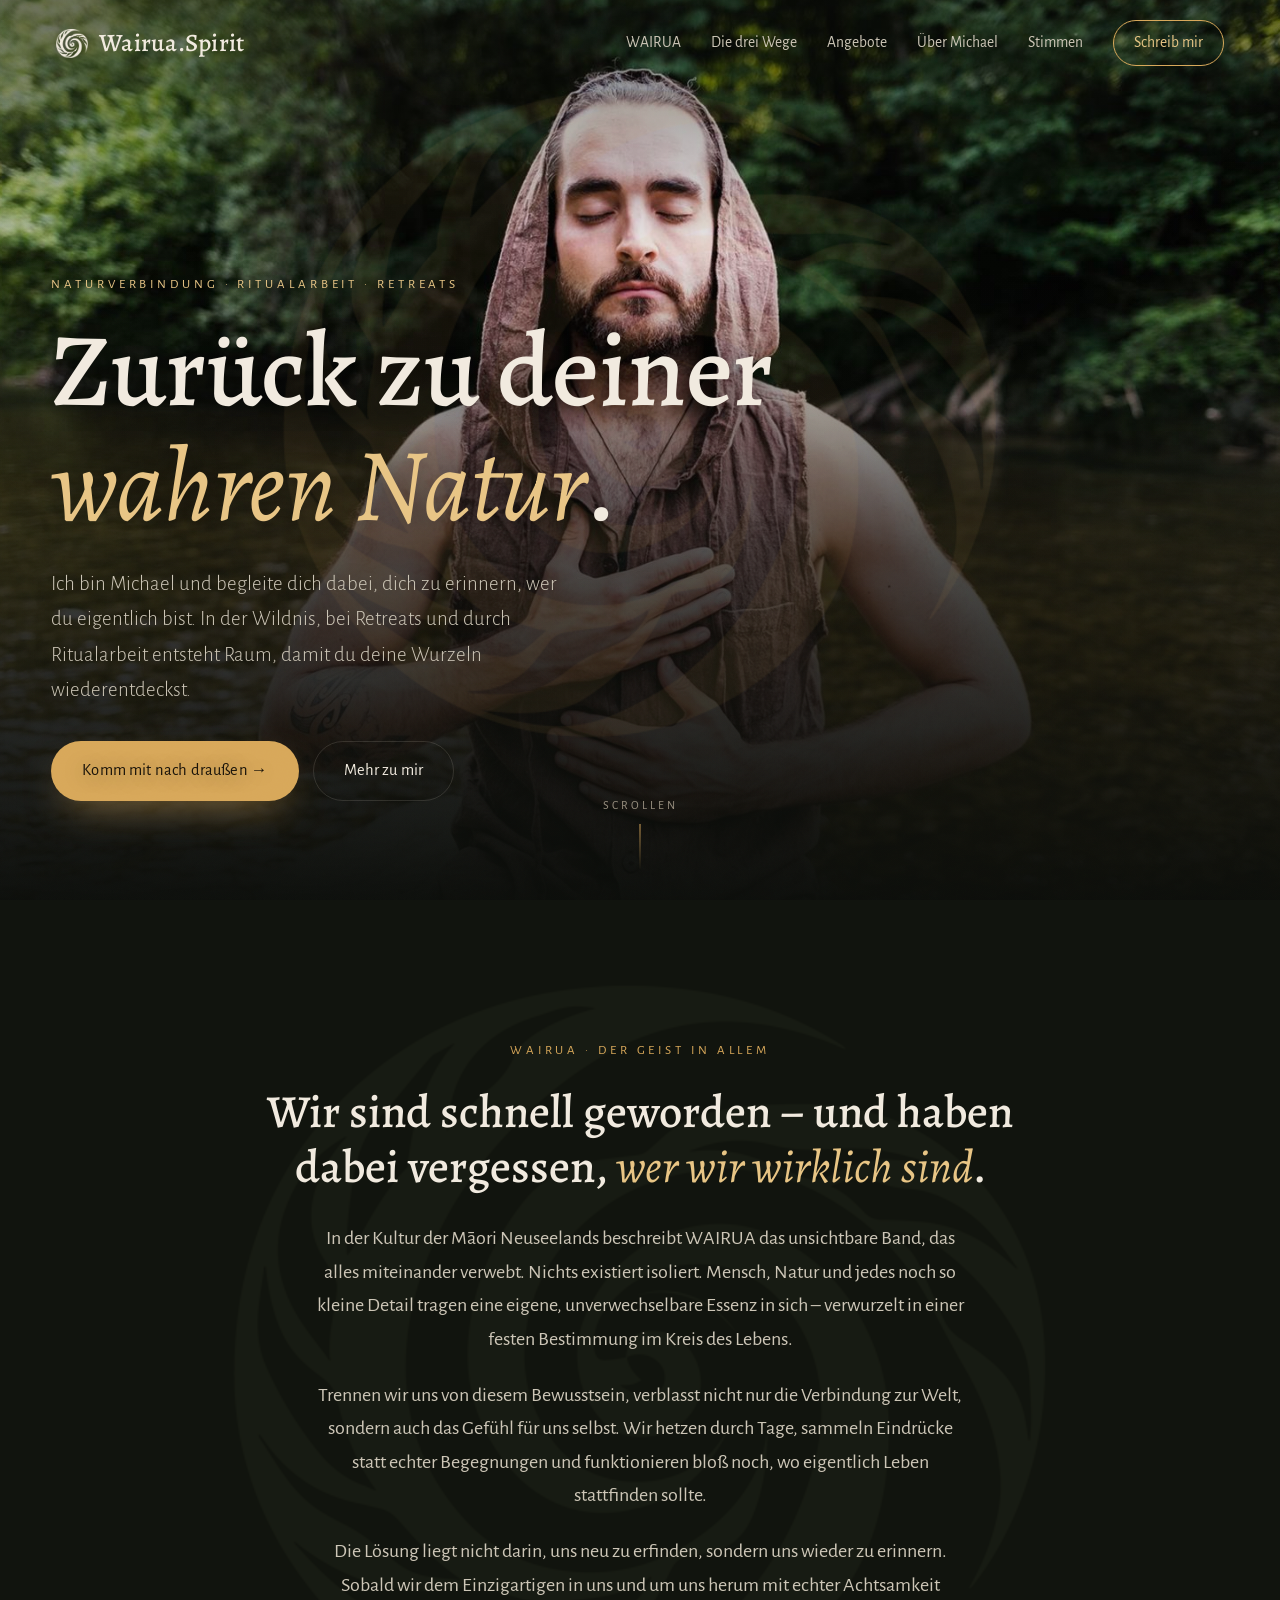
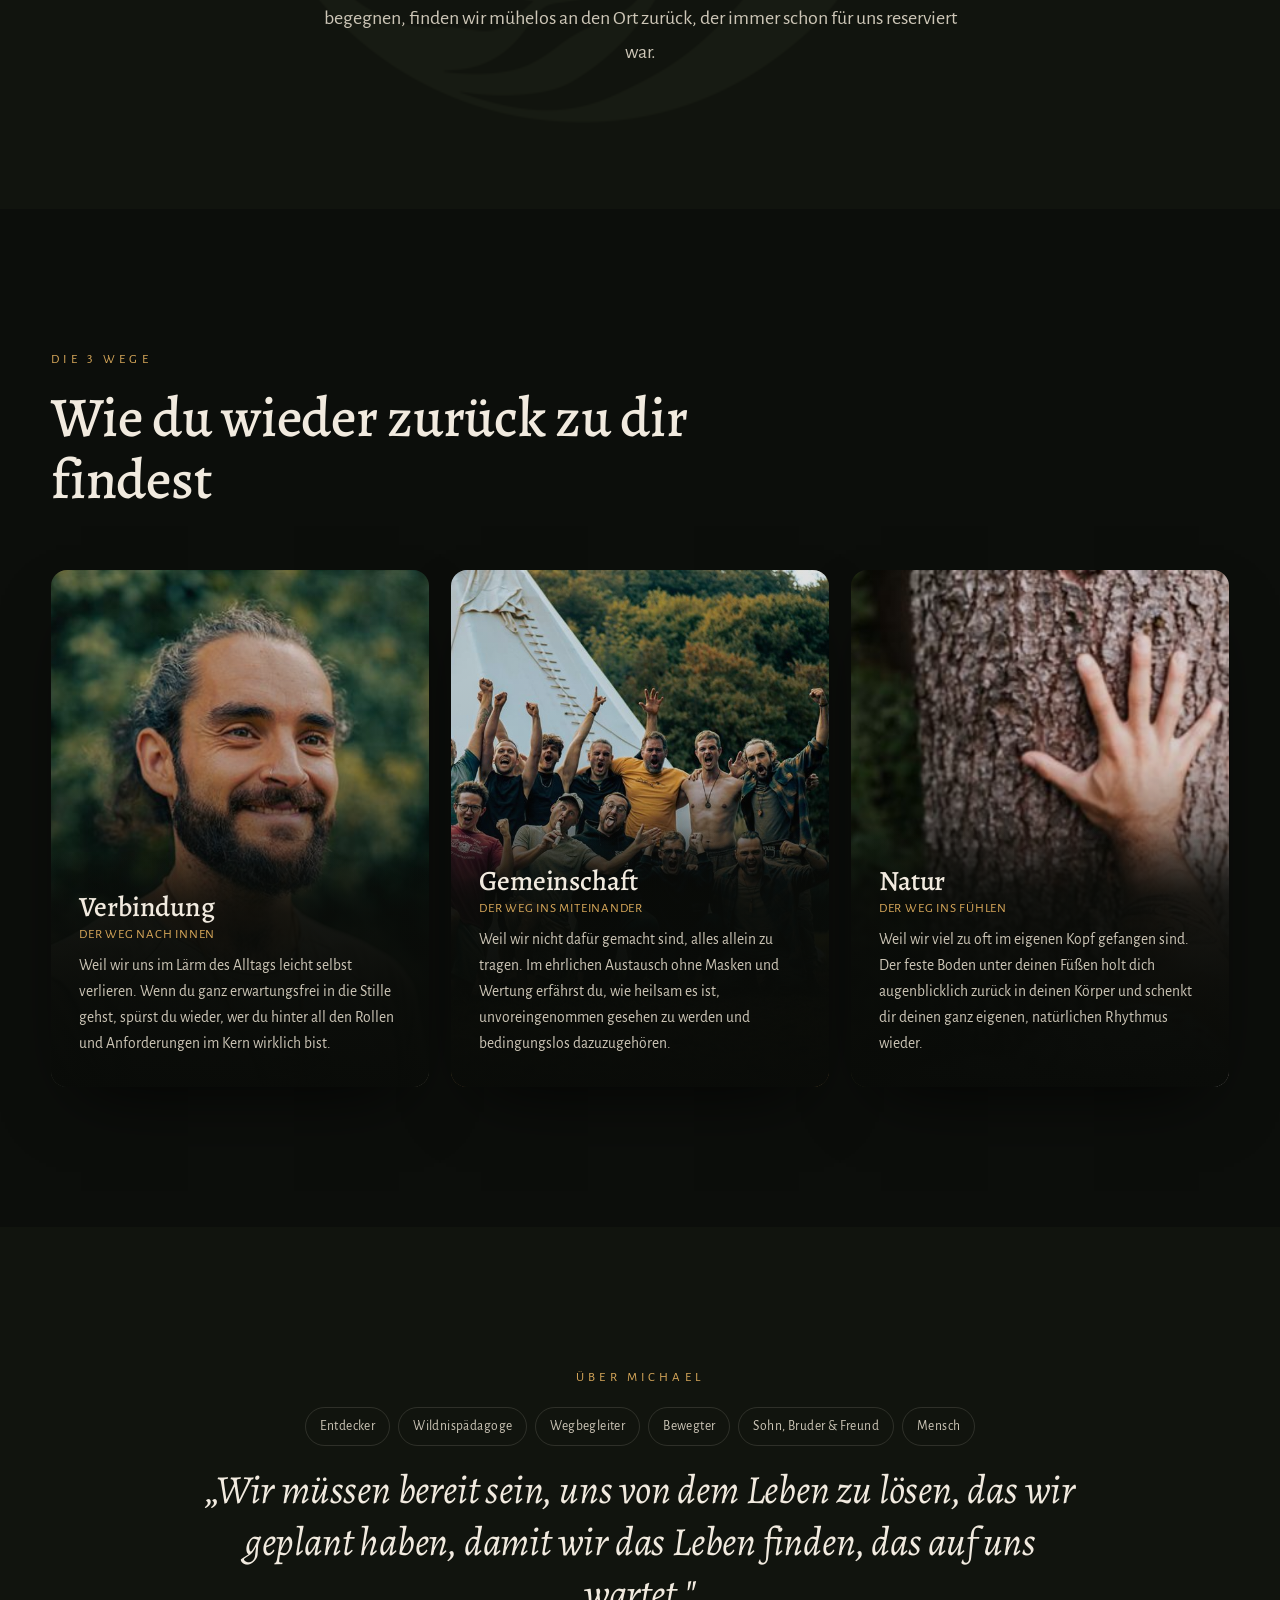
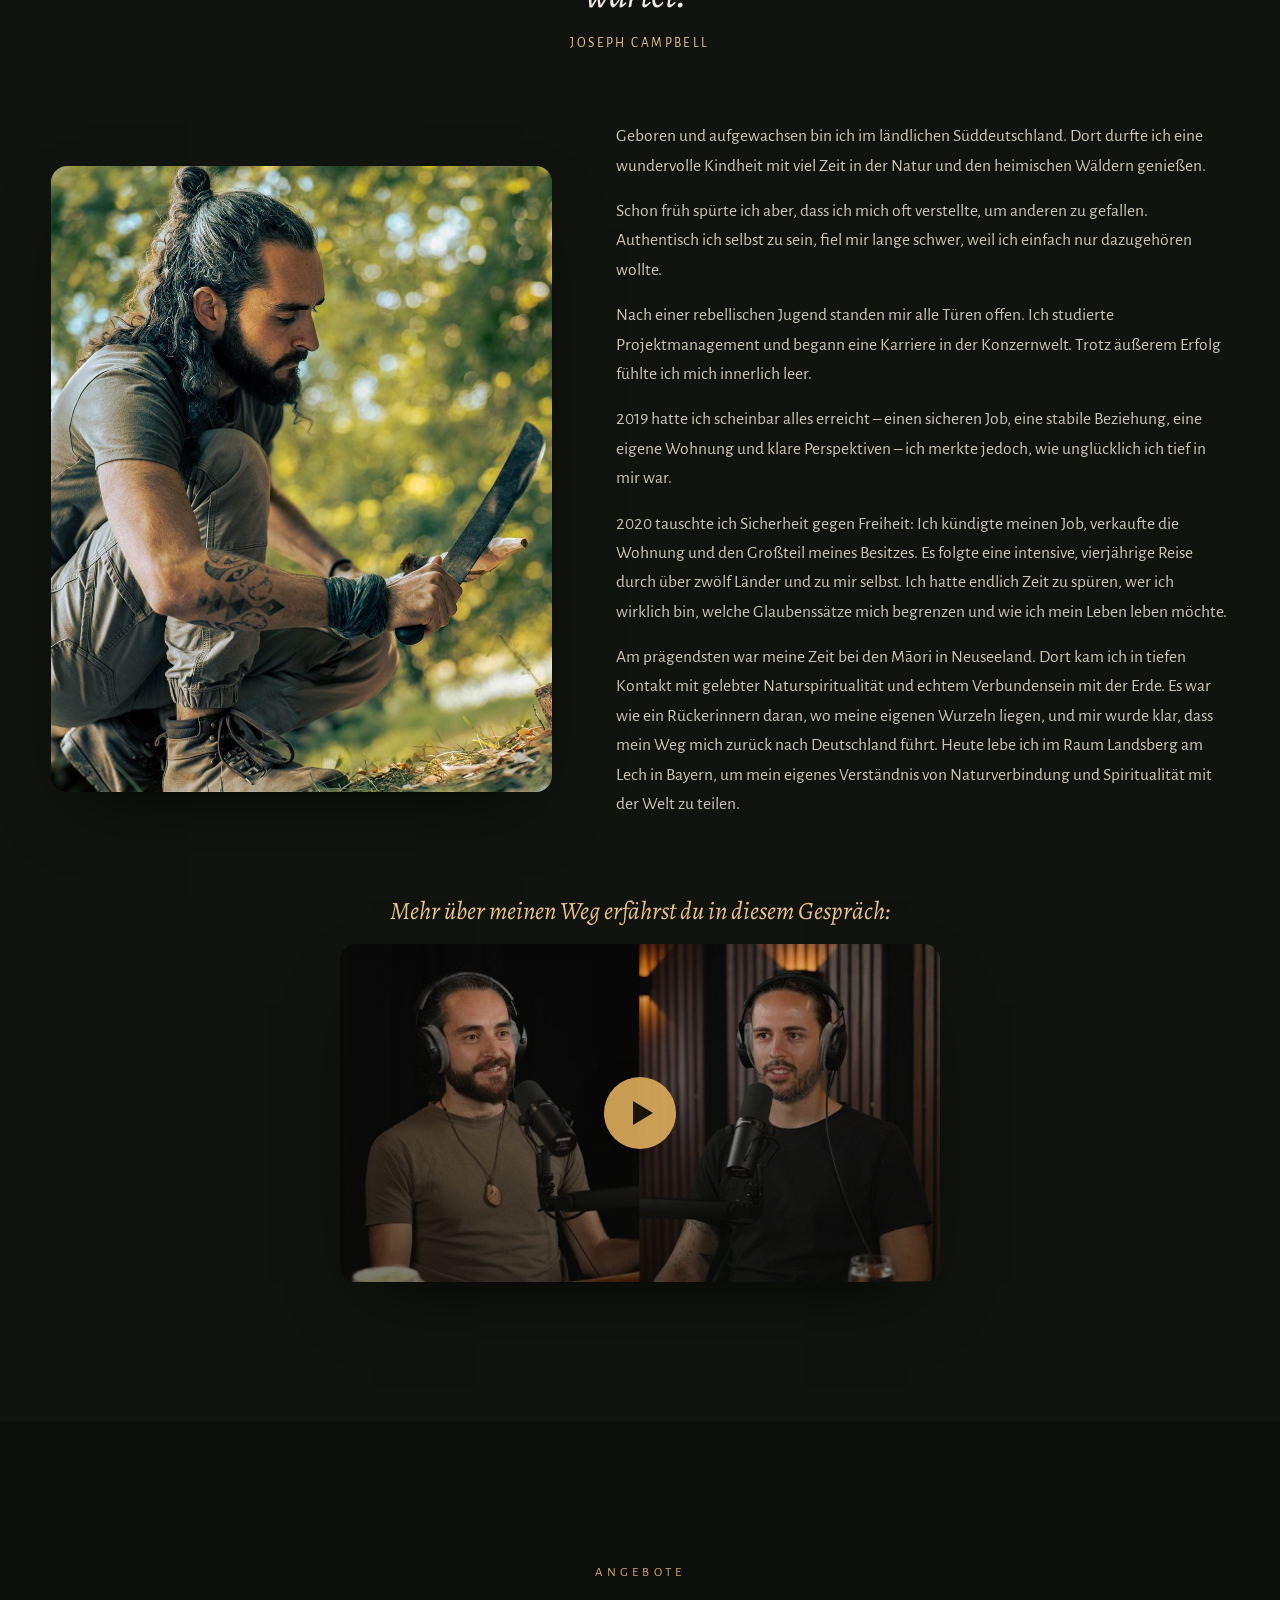
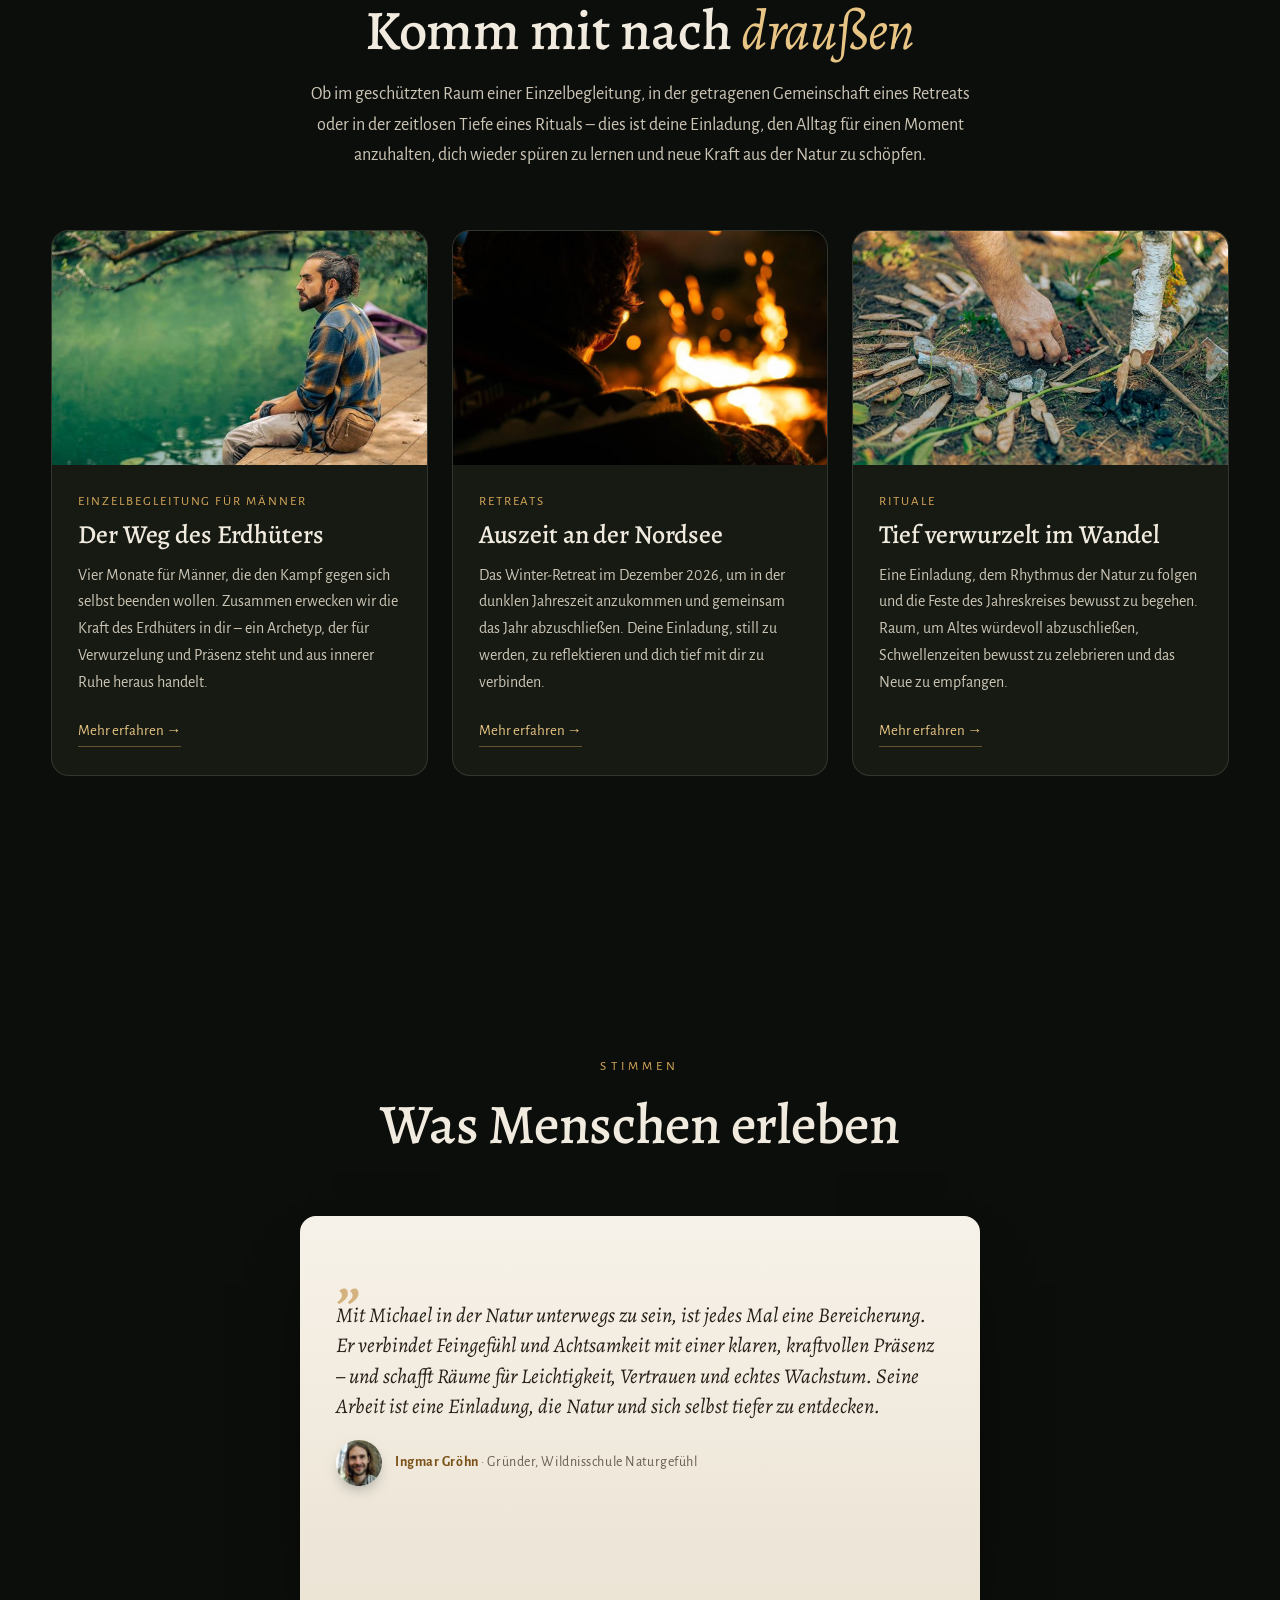
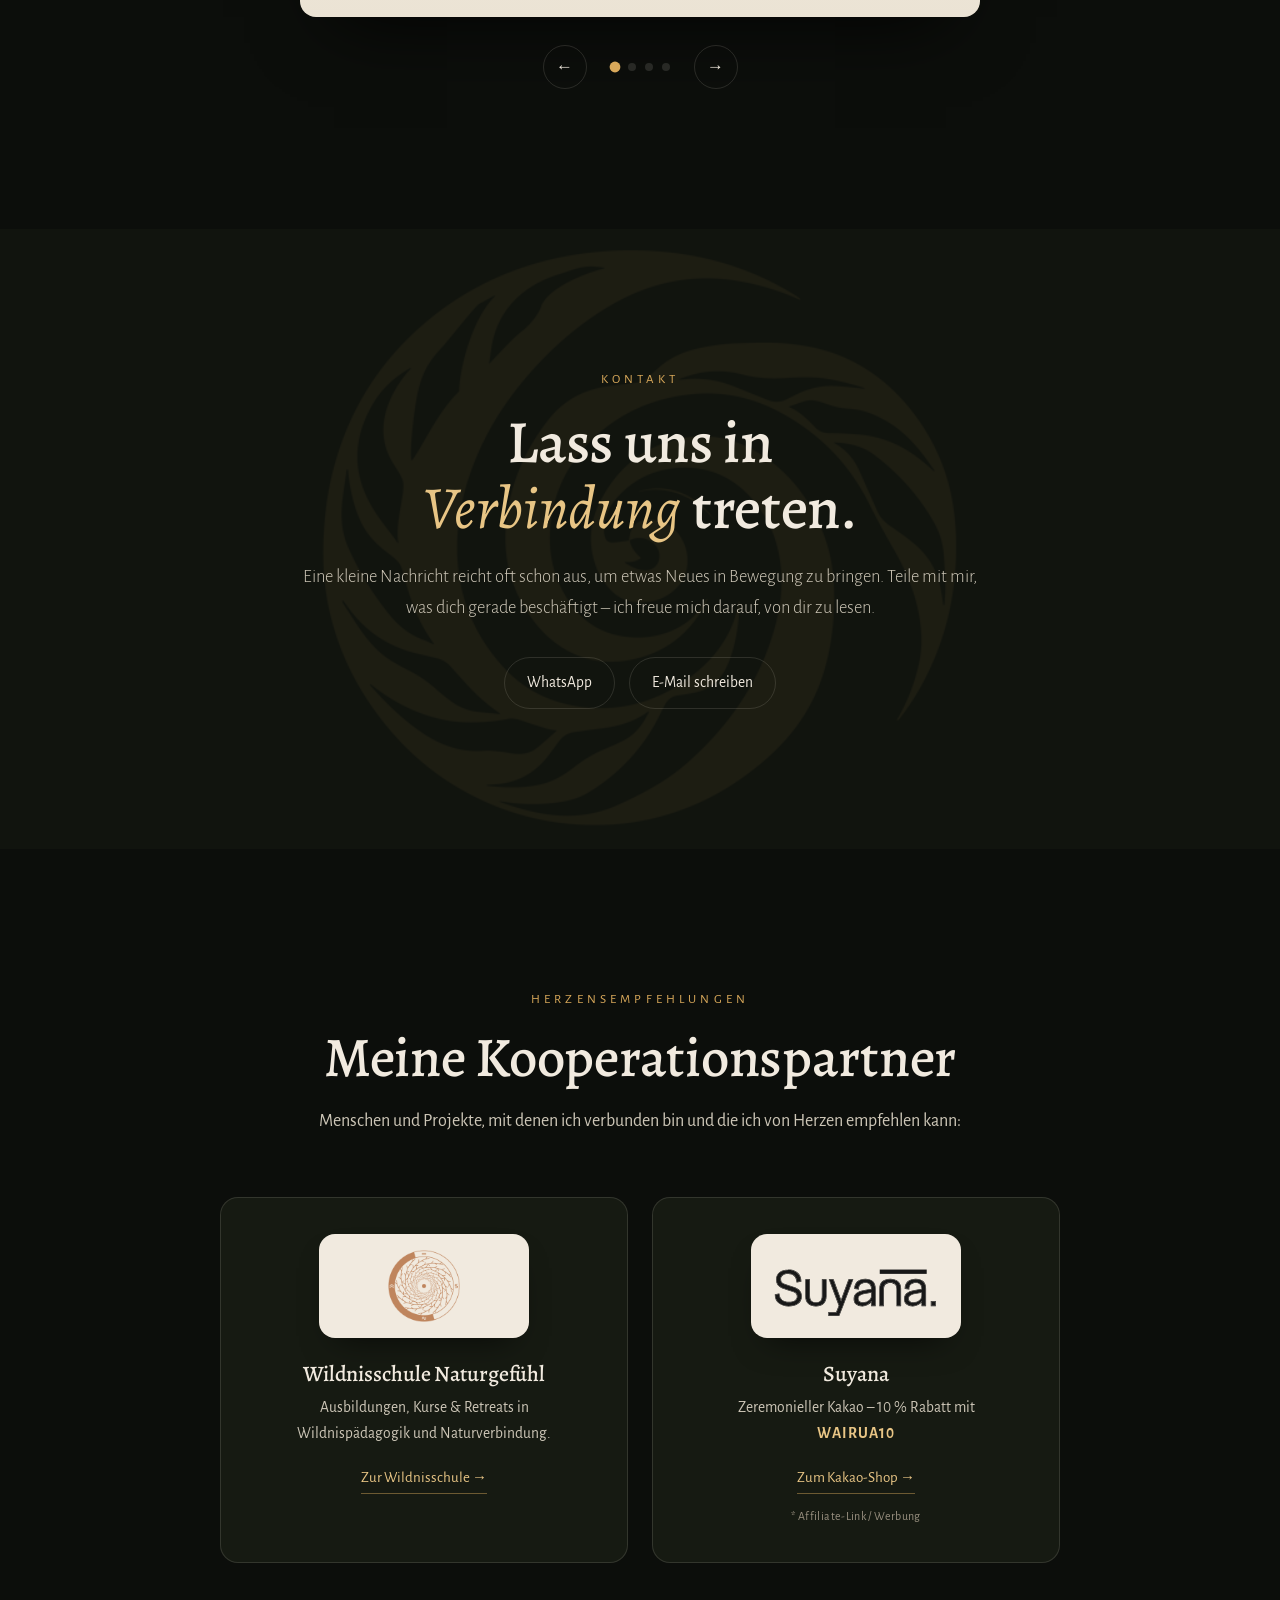
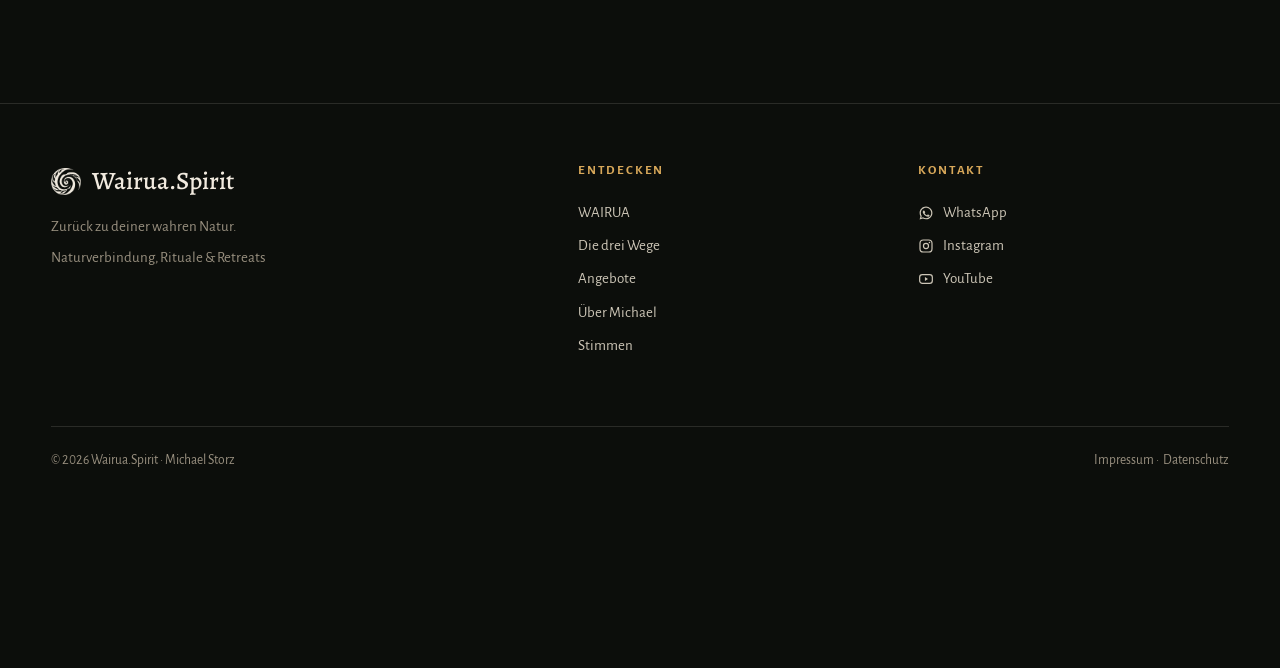
==== commit 743d634f: "Der Weg des Erdhueters: Einzelbegleitung fuer Maenner Aufbau, Bilder, Preise, Ablauf, Stimmen bleibe" ====
--- a/index.html
+++ b/index.html
@@ -11,11 +11,11 @@
 <meta name="viewport" content="width=device-width, initial-scale=1.0" />
 <script>document.documentElement.classList.add("js");</script>
 <title>Naturverbindung in Landsberg am Lech | Wairua.Spirit</title>
-<meta name="description" content="Viermonatige Einzelbegleitung, Rituale im Jahreskreis und Retreats – mit Michael Storz, Wildnispädagoge in Landsberg am Lech. Schreib mir, wenn dich das ruft." />
+<meta name="description" content="Viermonatige Einzelbegleitung für Männer, Rituale im Jahreskreis und Retreats – mit Michael Storz, Wildnispädagoge in Landsberg am Lech. Schreib mir, wenn dich das ruft." />
 <link rel="canonical" href="https://wairua-spirit.de/" />
 <meta property="og:type" content="website" />
 <meta property="og:title" content="Naturverbindung in Landsberg am Lech | Wairua.Spirit" />
-<meta property="og:description" content="Viermonatige Einzelbegleitung, Rituale im Jahreskreis und Retreats – mit Michael Storz, Wildnispädagoge in Landsberg am Lech." />
+<meta property="og:description" content="Viermonatige Einzelbegleitung für Männer, Rituale im Jahreskreis und Retreats – mit Michael Storz, Wildnispädagoge in Landsberg am Lech." />
 <meta property="og:image" content="https://wairua-spirit.de/assets/og-start.jpg" />
 <meta property="og:image:width" content="1200" />
 <meta property="og:image:height" content="630" />
@@ -292,8 +292,8 @@
         "url": "https://wairua-spirit.de/begleitung.html",
         "itemOffered": {
           "@type": "Service",
-          "name": "Der Weg des Erdhüters – 4-monatige Einzelbegleitung",
-          "description": "Vier Monate Einzelbegleitung draußen in der Natur, mit vier Tagen im Freien und vier Online-Treffen."
+          "name": "Der Weg des Erdhüters – 4-monatige Einzelbegleitung für Männer",
+          "description": "Vier Monate Einzelbegleitung für Männer, draußen in der Natur, mit vier Tagen im Freien und vier Online-Treffen – für ein Ende des inneren Kampfes."
         }
       },
       {
@@ -463,9 +463,9 @@
         <a class="offer" href="begleitung.html">
           <div class="media"><img src="assets/angebot-einzelbegleitung.jpg" srcset="assets/angebot-einzelbegleitung-600.jpg 600w, assets/angebot-einzelbegleitung.jpg 1100w" sizes="(max-width:900px) 92vw, 30vw" width="1100" height="733" loading="lazy" alt="Michael sitzt still am Wasser" /></div>
           <div class="o-body">
-            <div class="o-sub">Einzelbegleitung</div>
+            <div class="o-sub">Einzelbegleitung für Männer</div>
             <h3>Der Weg des Erdhüters</h3>
-            <p>Begib dich auf eine intensive Reise zu dir selbst. Zusammen erwecken wir die Kraft des Erdhüters in dir – ein Archetyp, der für tiefe Verwurzelung und Präsenz steht und aus innerer Stärke heraus handelt.</p>
+            <p>Vier Monate für Männer, die den Kampf gegen sich selbst beenden wollen. Zusammen erwecken wir die Kraft des Erdhüters in dir – ein Archetyp, der für Verwurzelung und Präsenz steht und aus innerer Ruhe heraus handelt.</p>
             <span class="o-link">Mehr erfahren →</span>
           </div>
         </a>
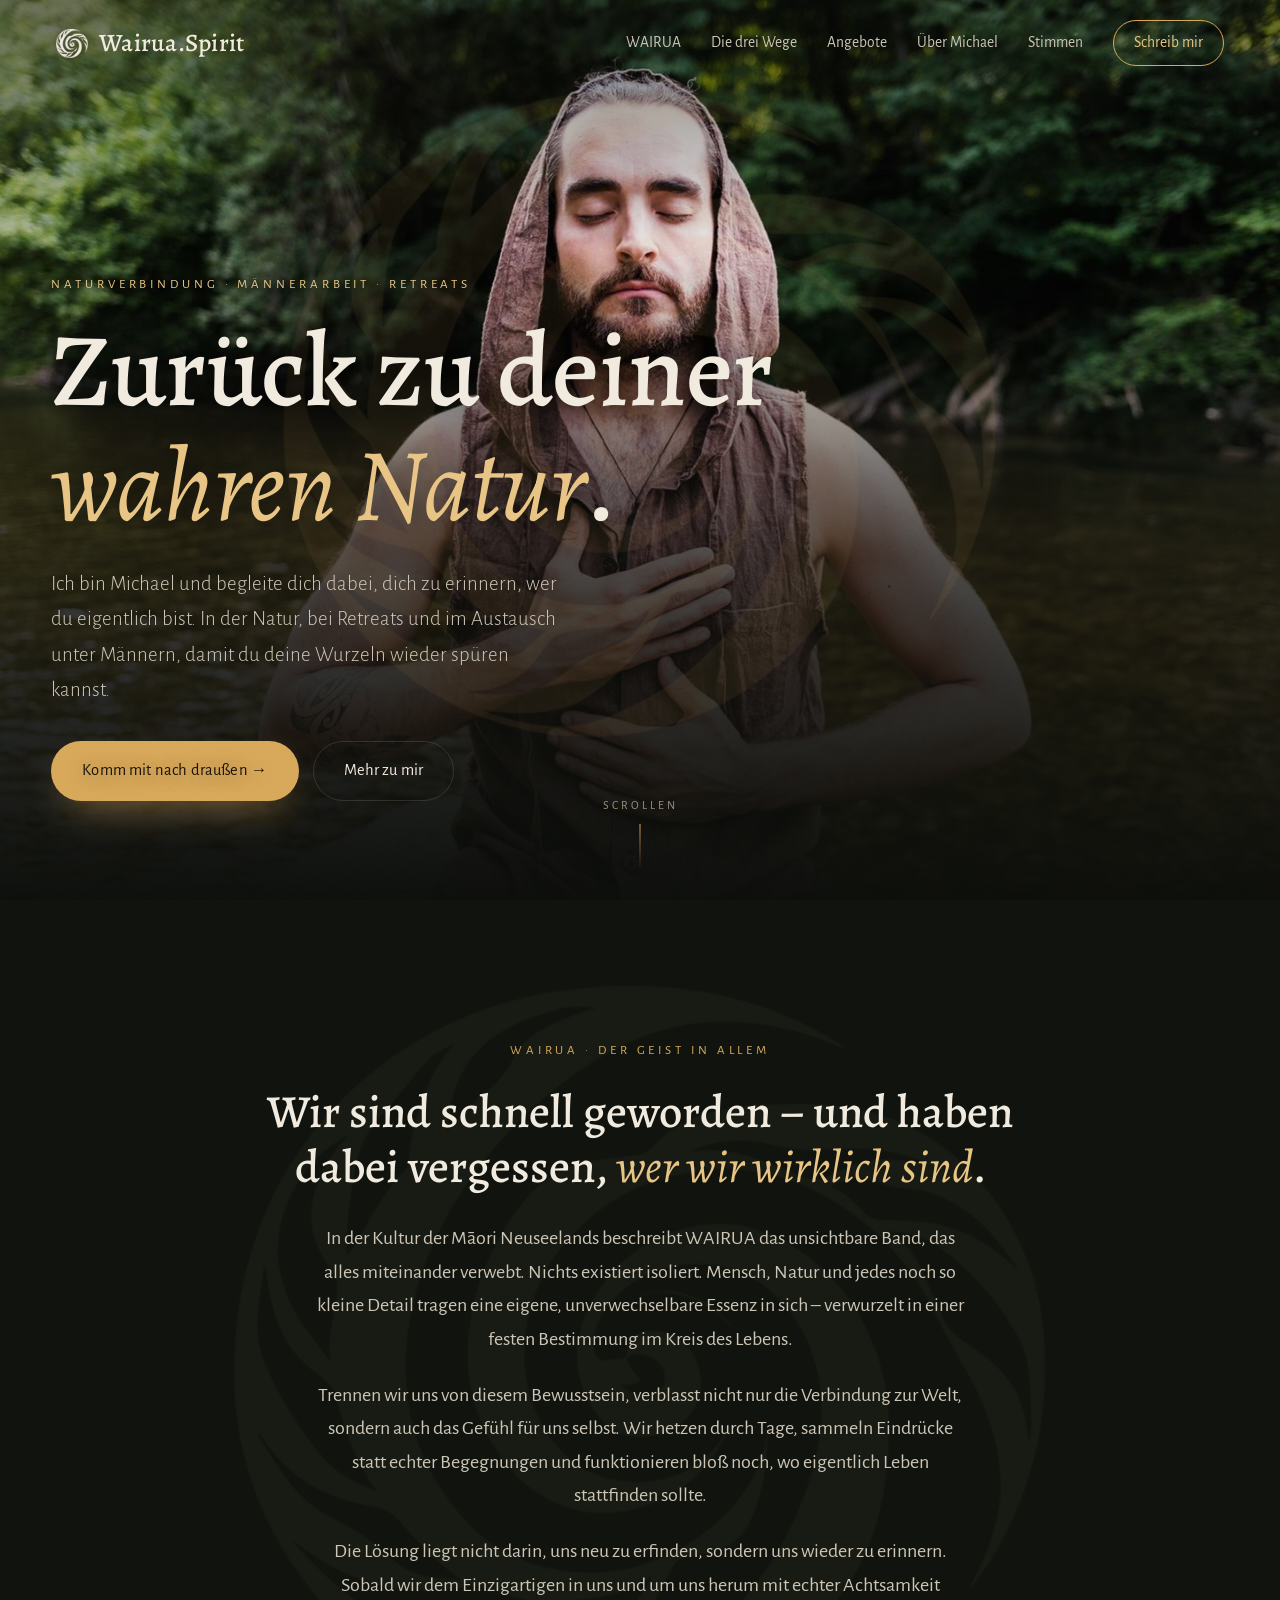
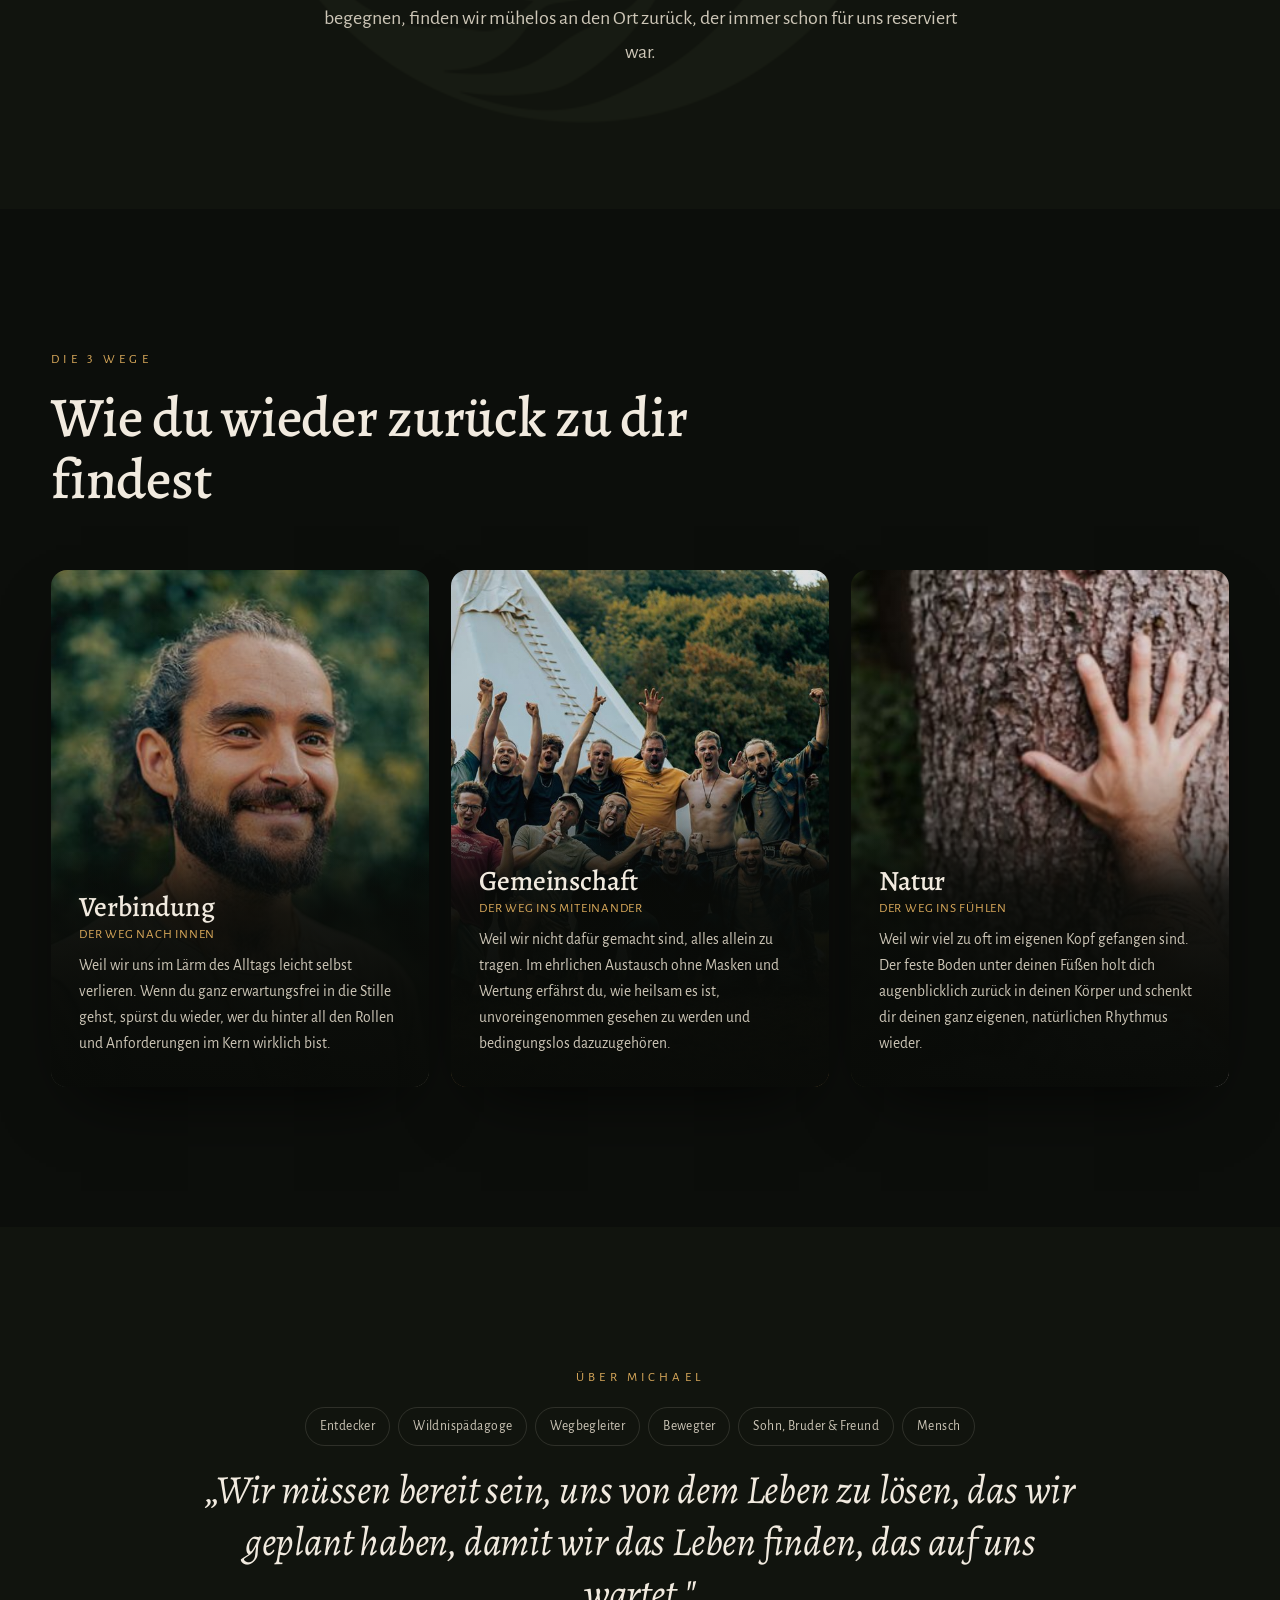
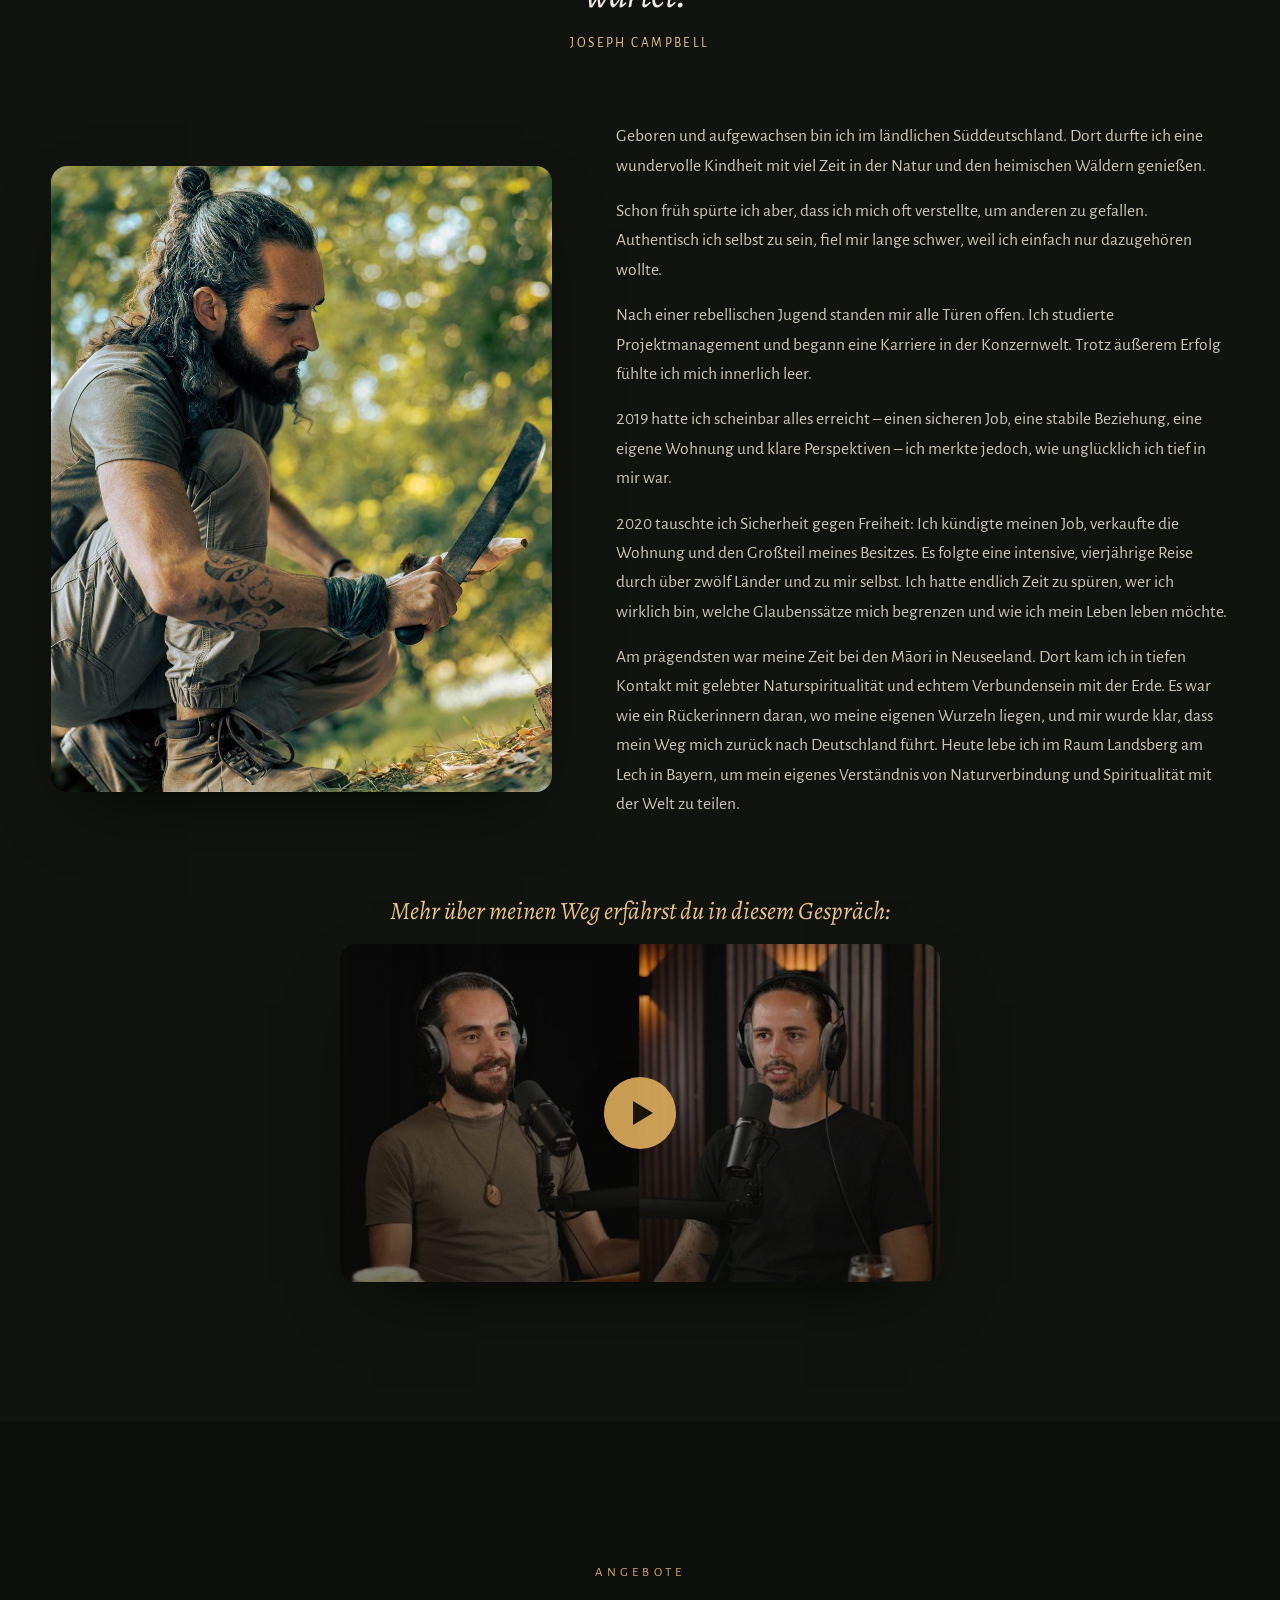
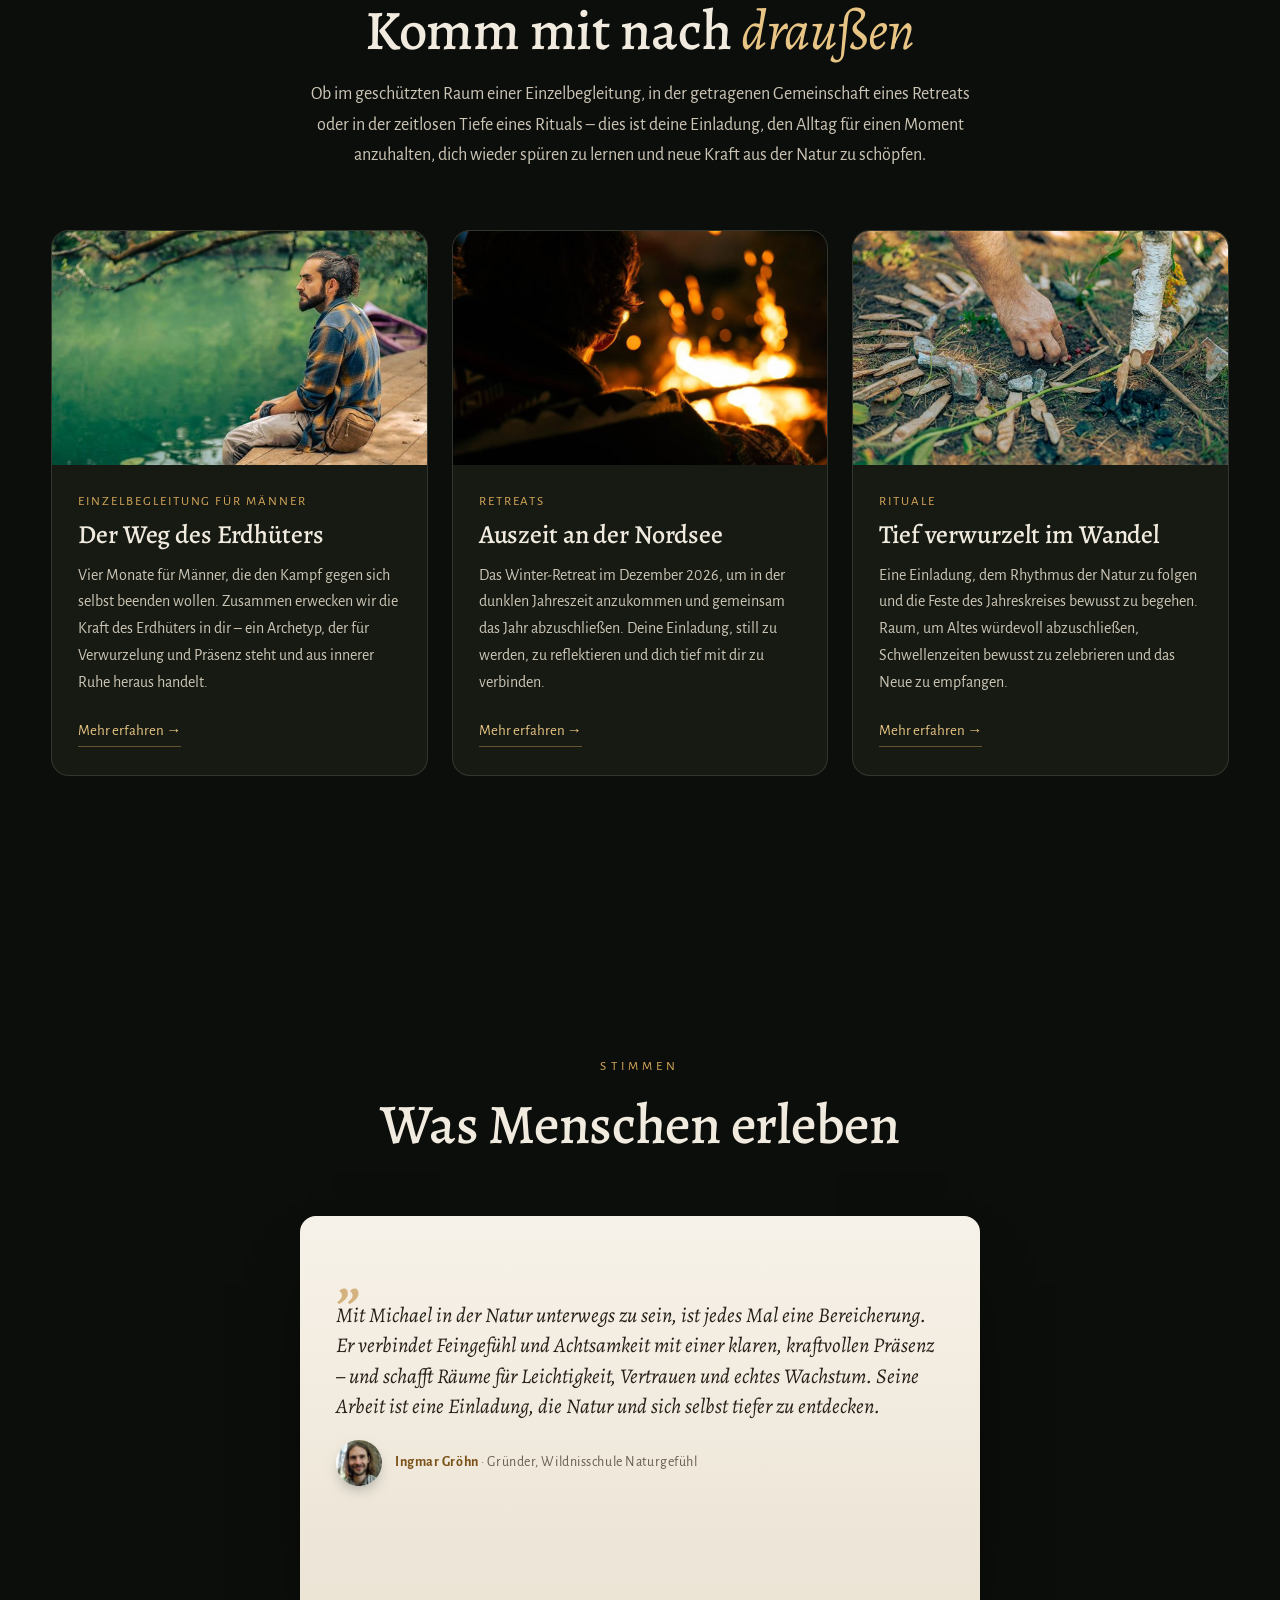
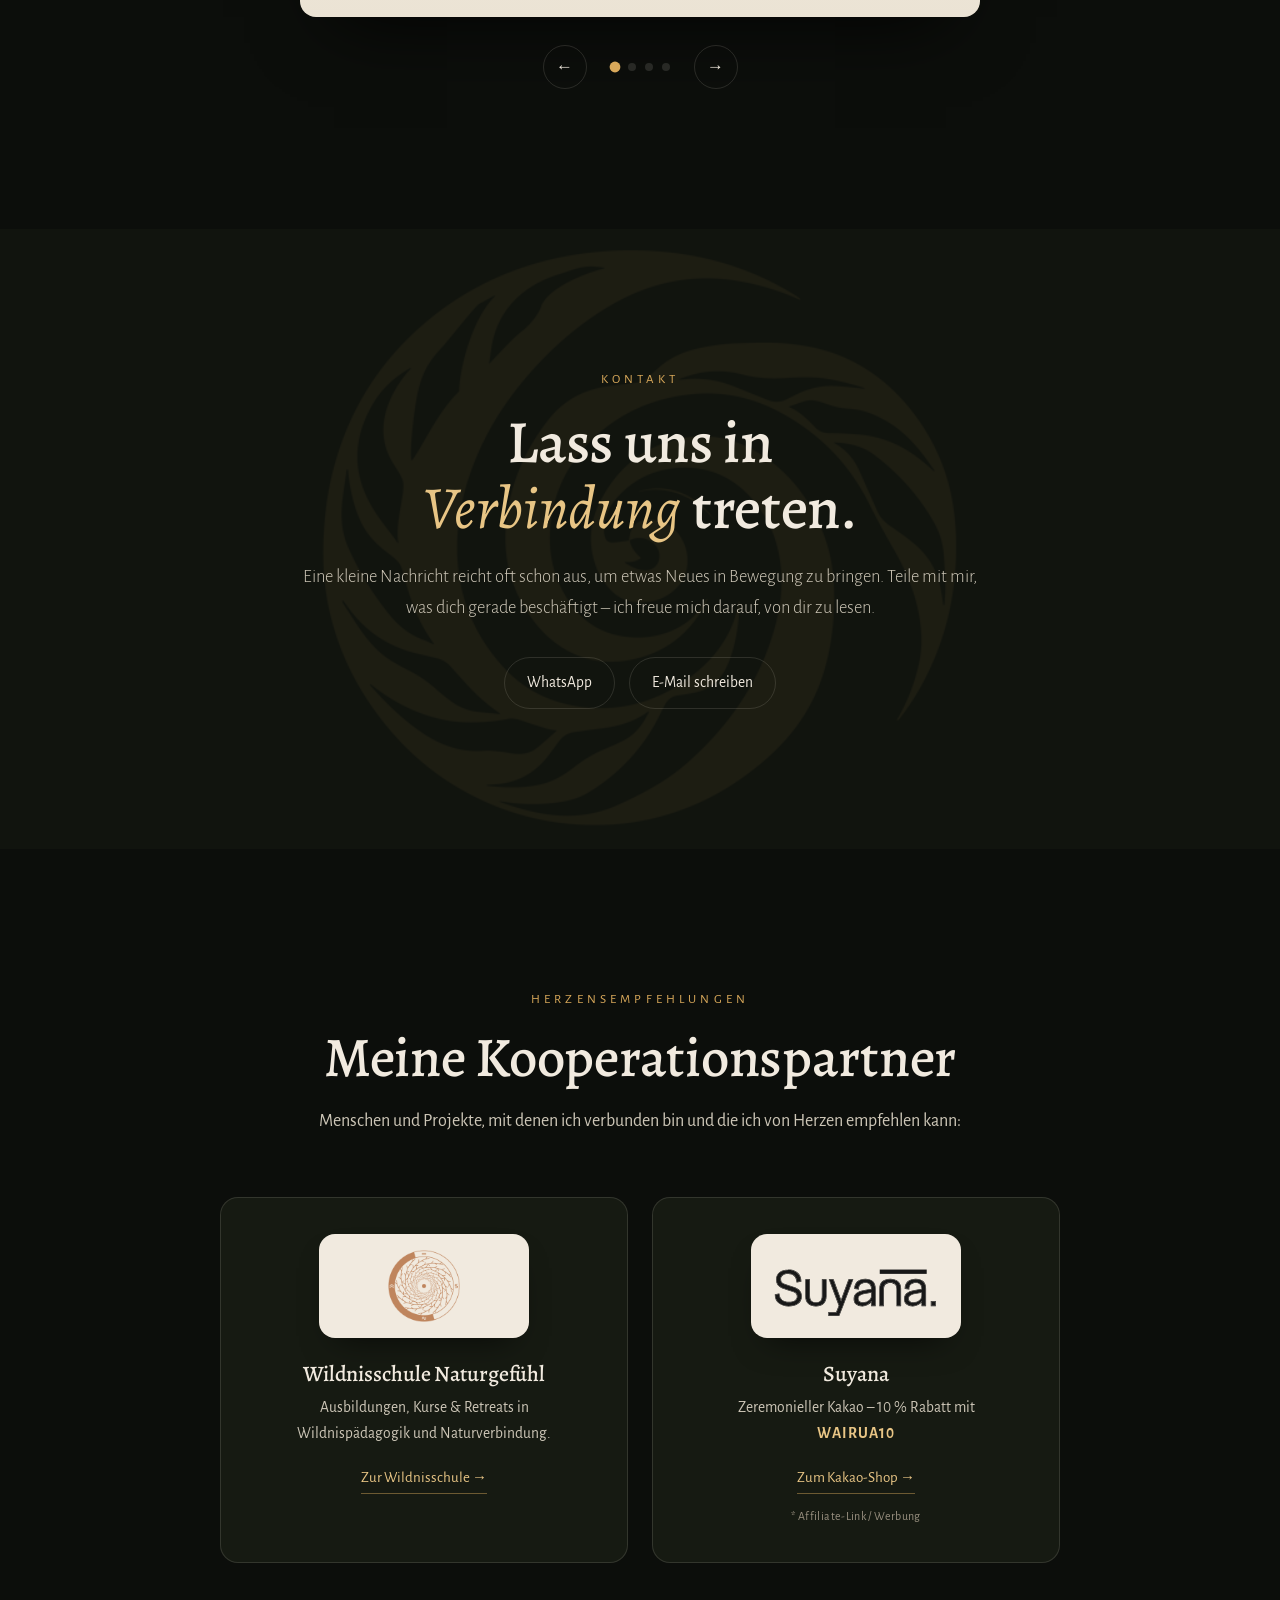
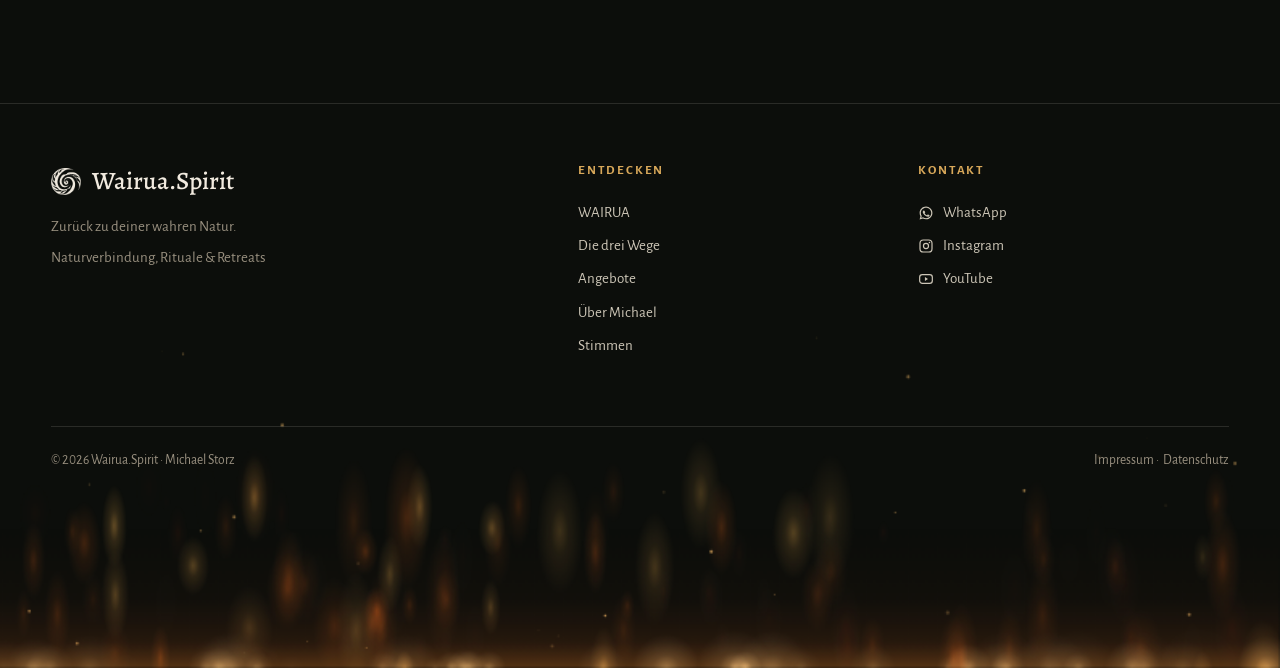
==== commit 61123c0e: "Startseite: Vorzeile und Einleitung (Maennerarbeit, Austausch unter Maennern); Begleitung: Listenpun" ====
--- a/index.html
+++ b/index.html
@@ -363,9 +363,9 @@
     <div class="hero-bg" id="heroBg"><img src="assets/pillar-verbindung.jpg" srcset="assets/pillar-verbindung-900.jpg 900w, assets/pillar-verbindung.jpg 1600w" sizes="100vw" width="1600" height="1067" fetchpriority="high" alt="Michael steht mit geschlossenen Augen im Fluss, die Hände auf Herz und Bauch" /></div>
     <span class="koru hero-koru"></span>
     <div class="wrap hero-inner">
-      <div class="eyebrow">Naturverbindung · Ritualarbeit · Retreats</div>
+      <div class="eyebrow">Naturverbindung · Männerarbeit · Retreats</div>
       <h1>Zurück zu deiner <em>wahren Natur</em>.</h1>
-      <p class="lead">Ich bin Michael und begleite dich dabei, dich zu erinnern, wer du eigentlich bist. In der Wildnis, bei Retreats und durch Ritualarbeit entsteht Raum, damit du deine Wurzeln wiederentdeckst.</p>
+      <p class="lead">Ich bin Michael und begleite dich dabei, dich zu erinnern, wer du eigentlich bist. In der Natur, bei Retreats und im Austausch unter Männern, damit du deine Wurzeln wieder spüren kannst.</p>
       <div class="hero-cta">
         <a href="#angebote" class="btn btn-primary">Komm mit nach draußen →</a>
         <a href="#ueber" class="btn btn-ghost">Mehr zu mir</a>
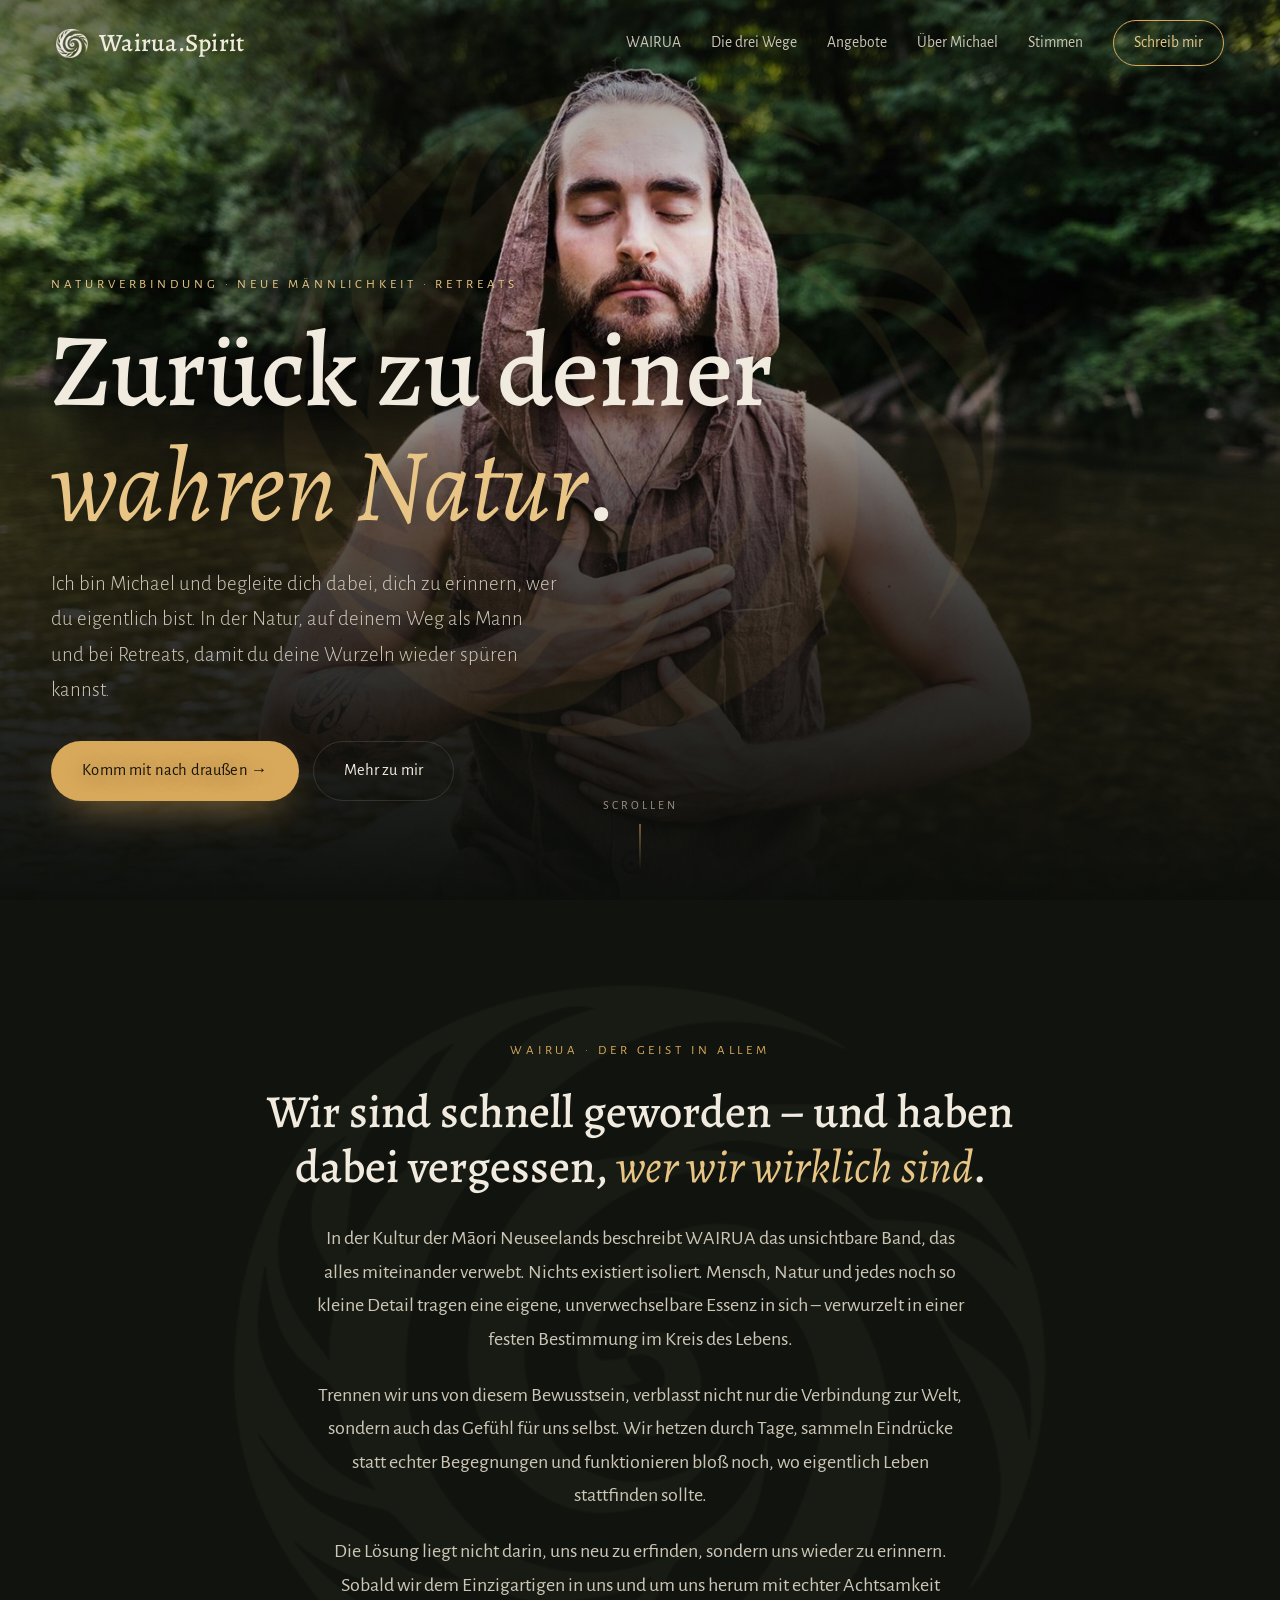
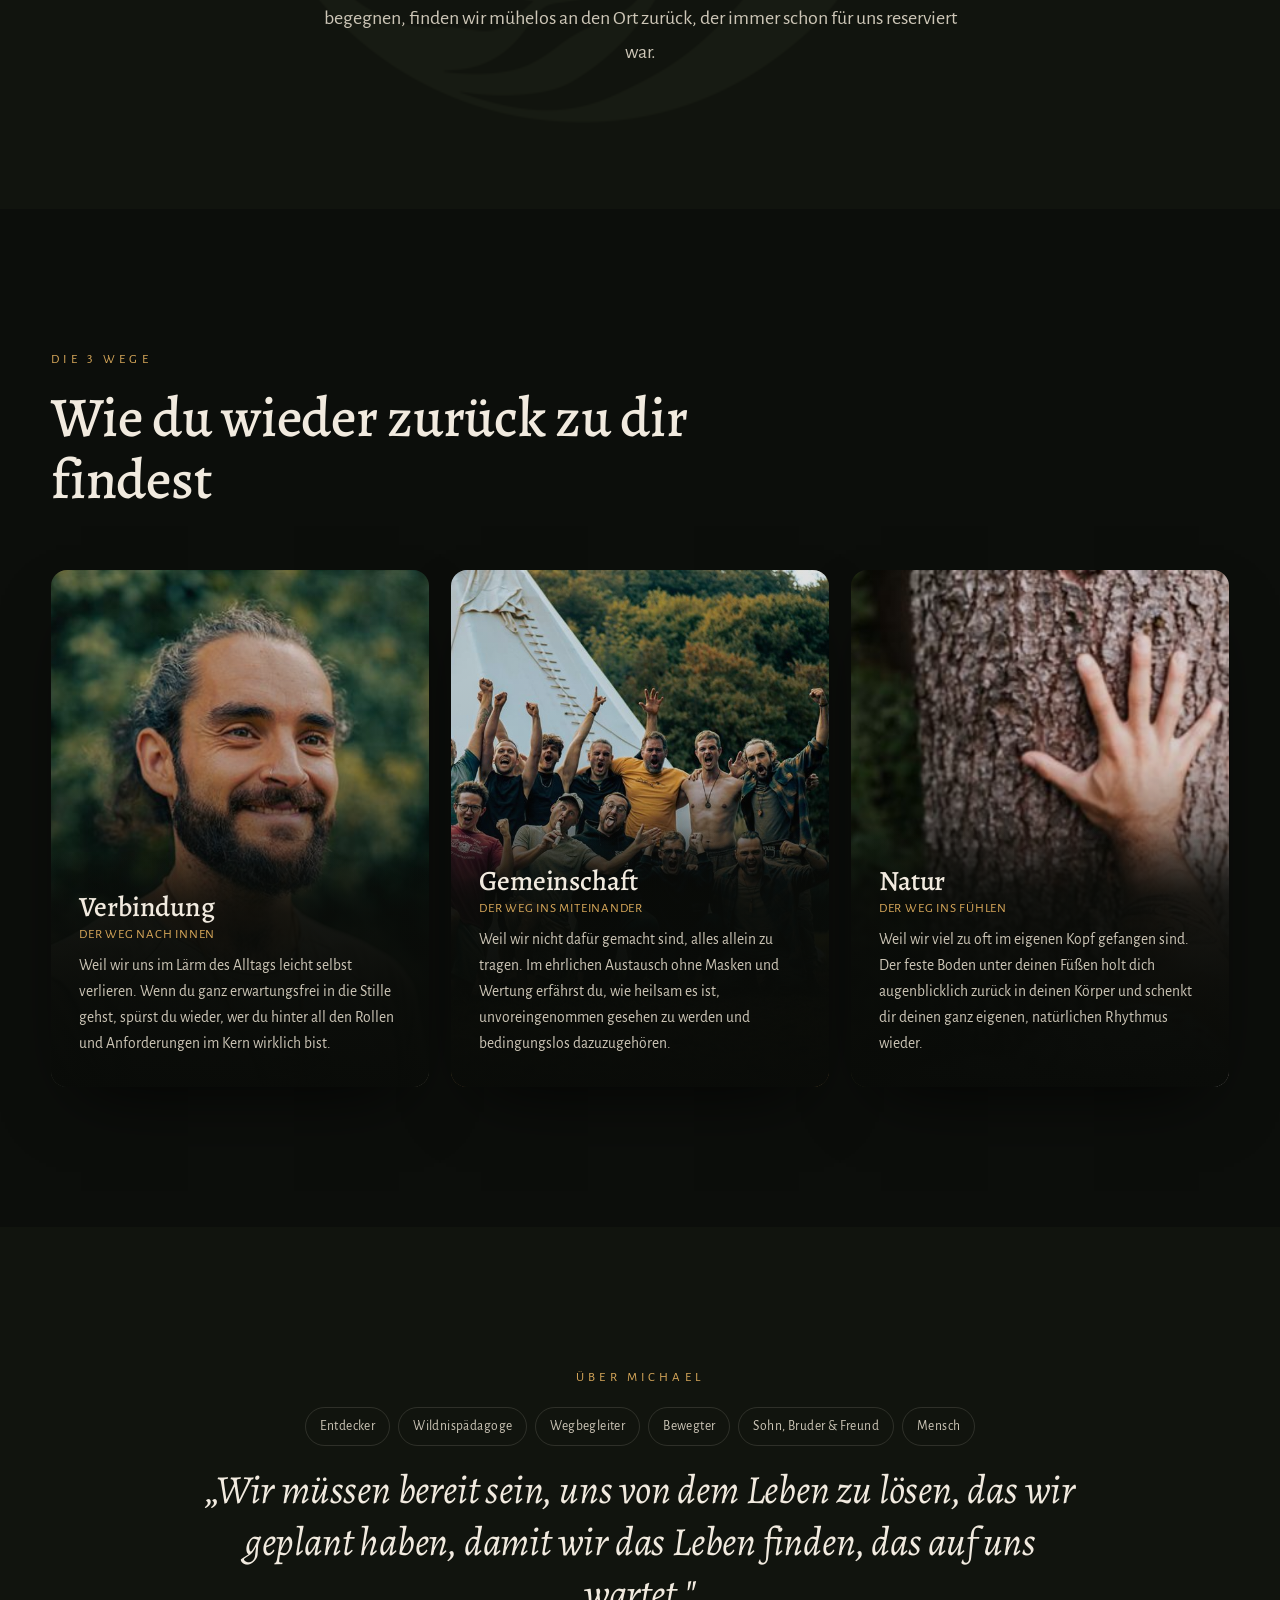
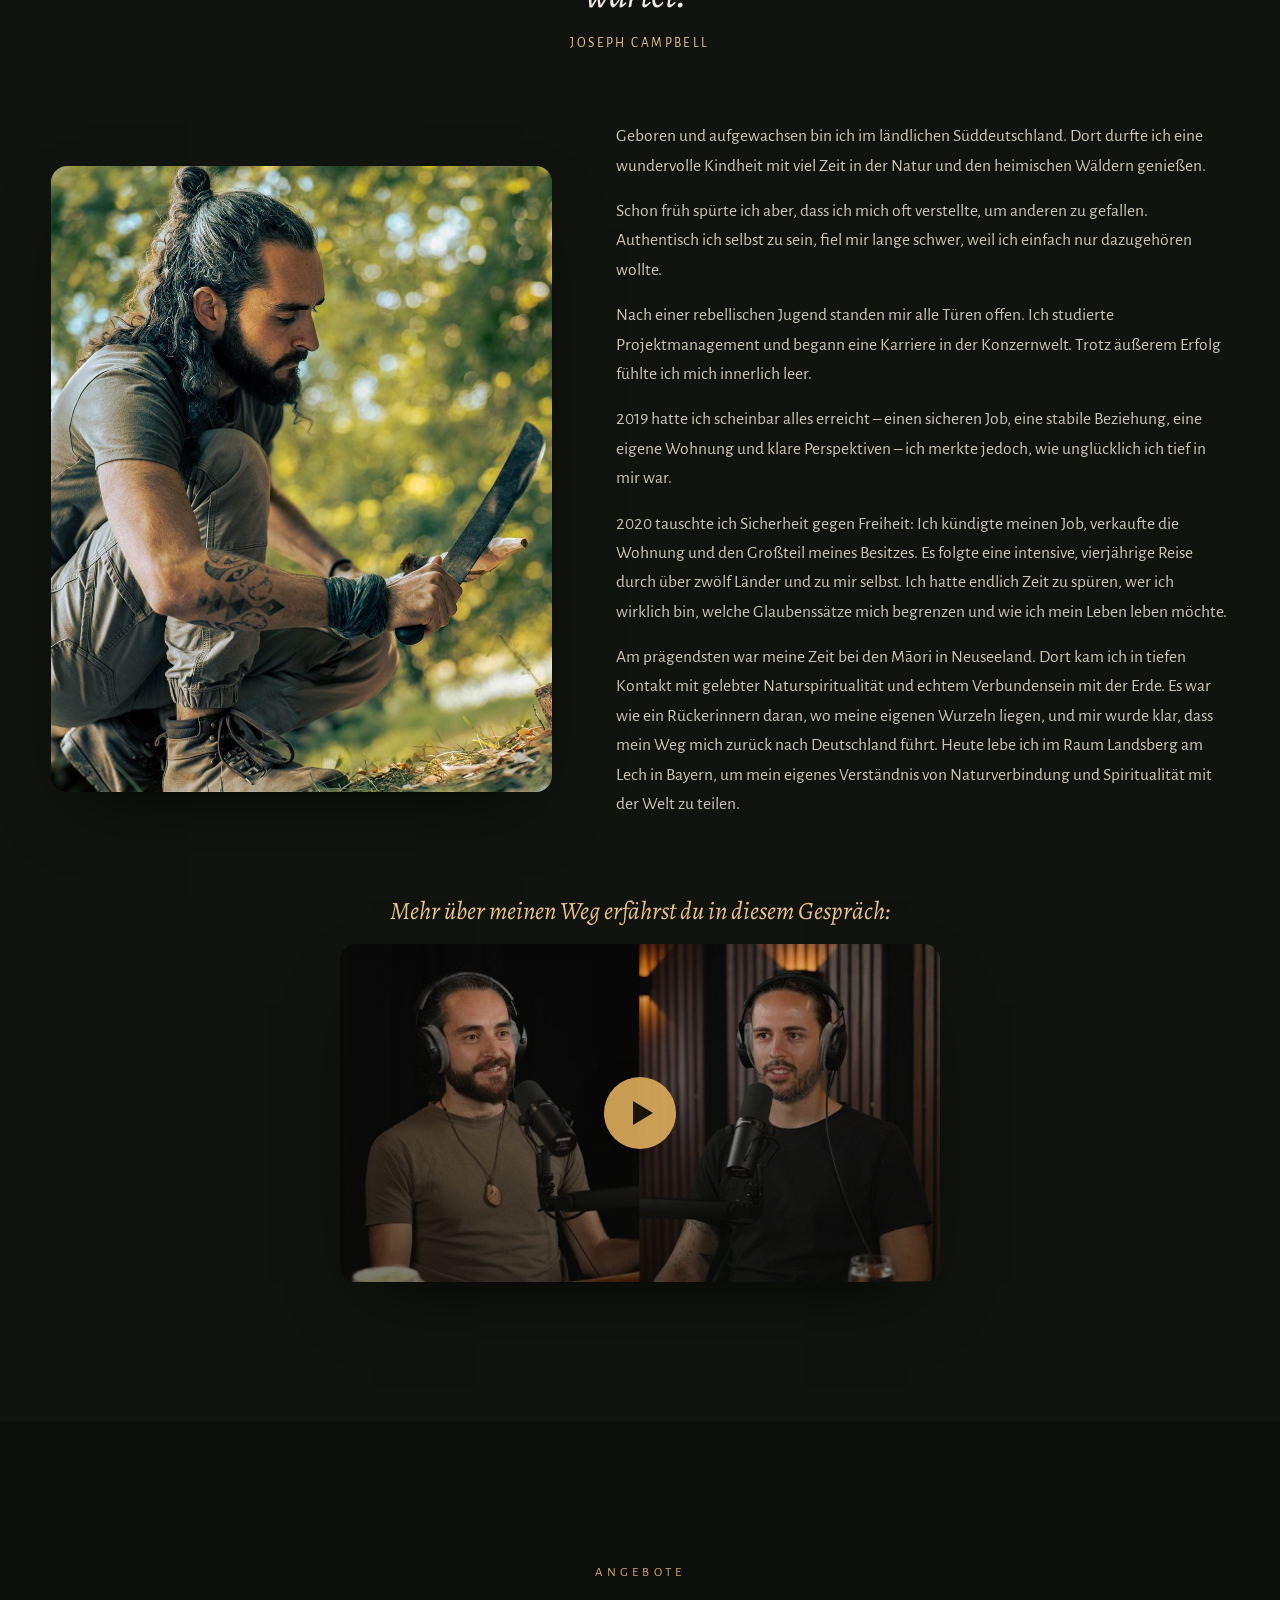
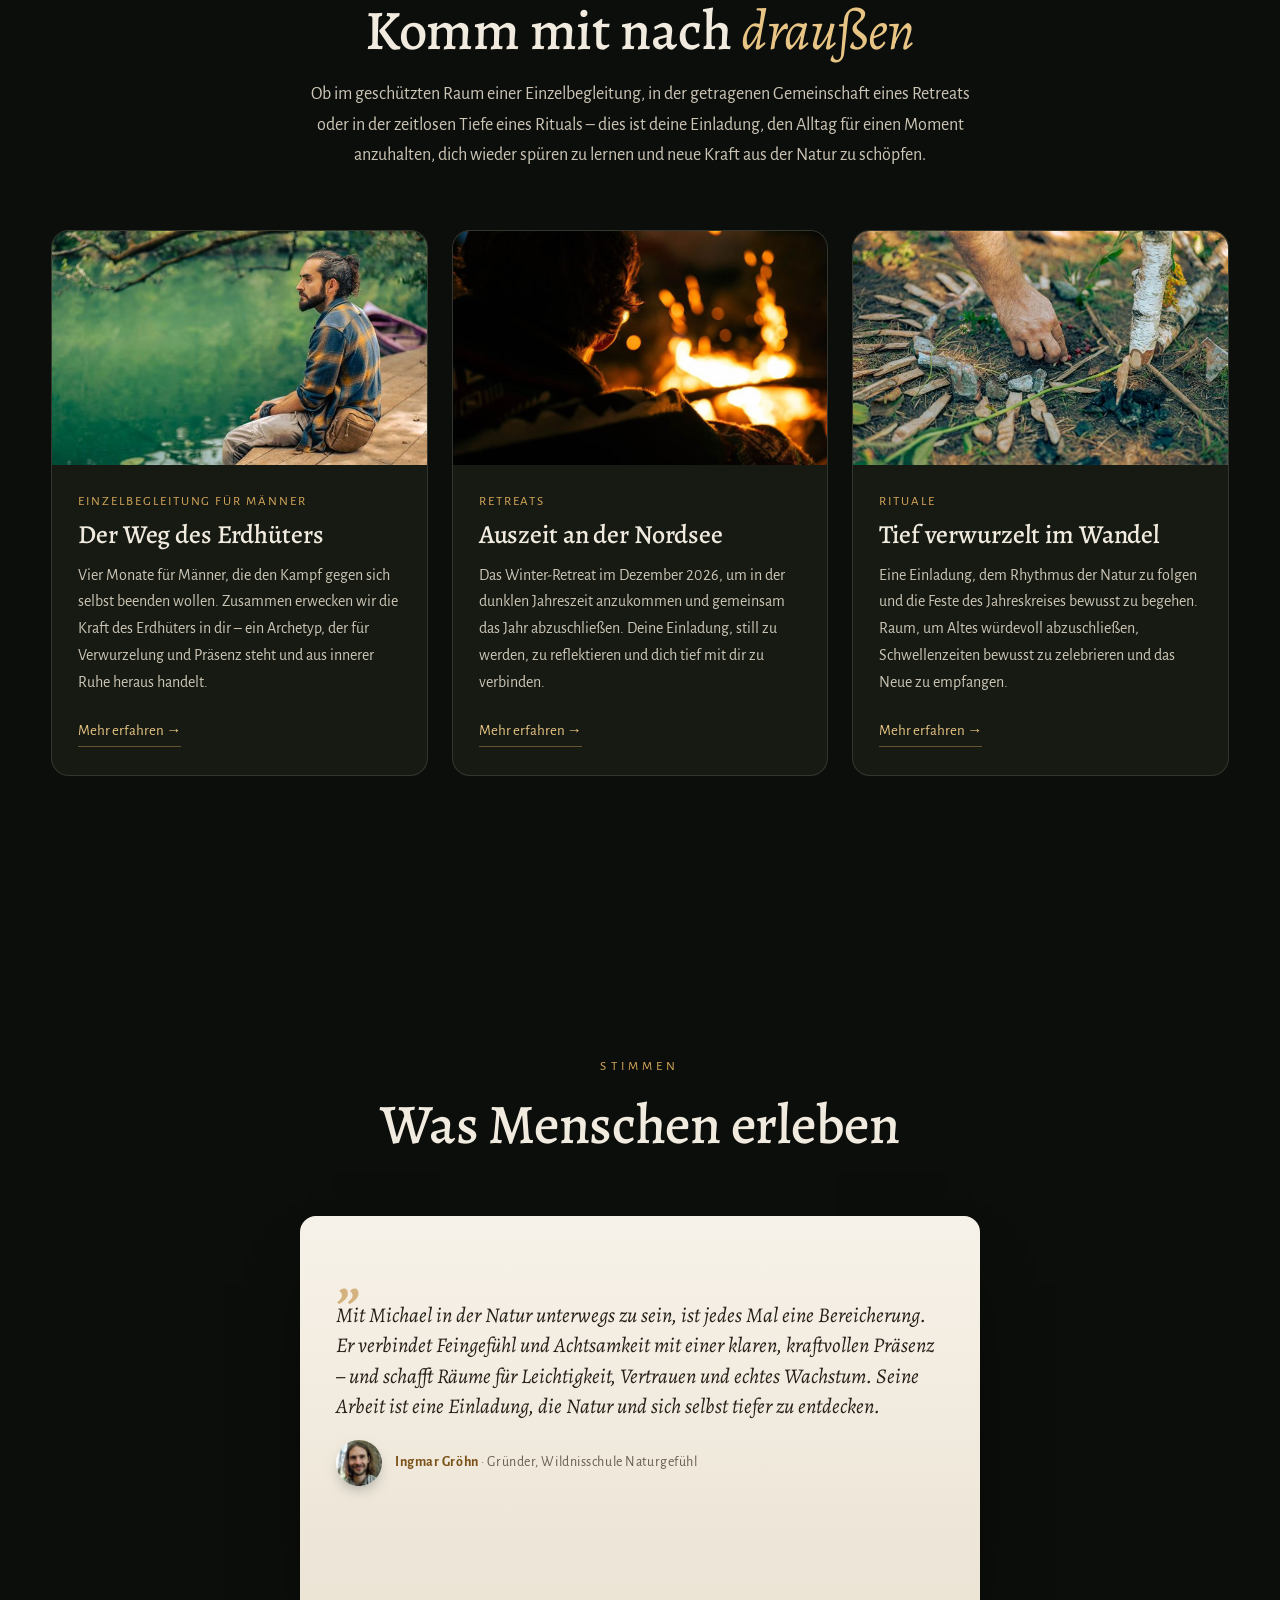
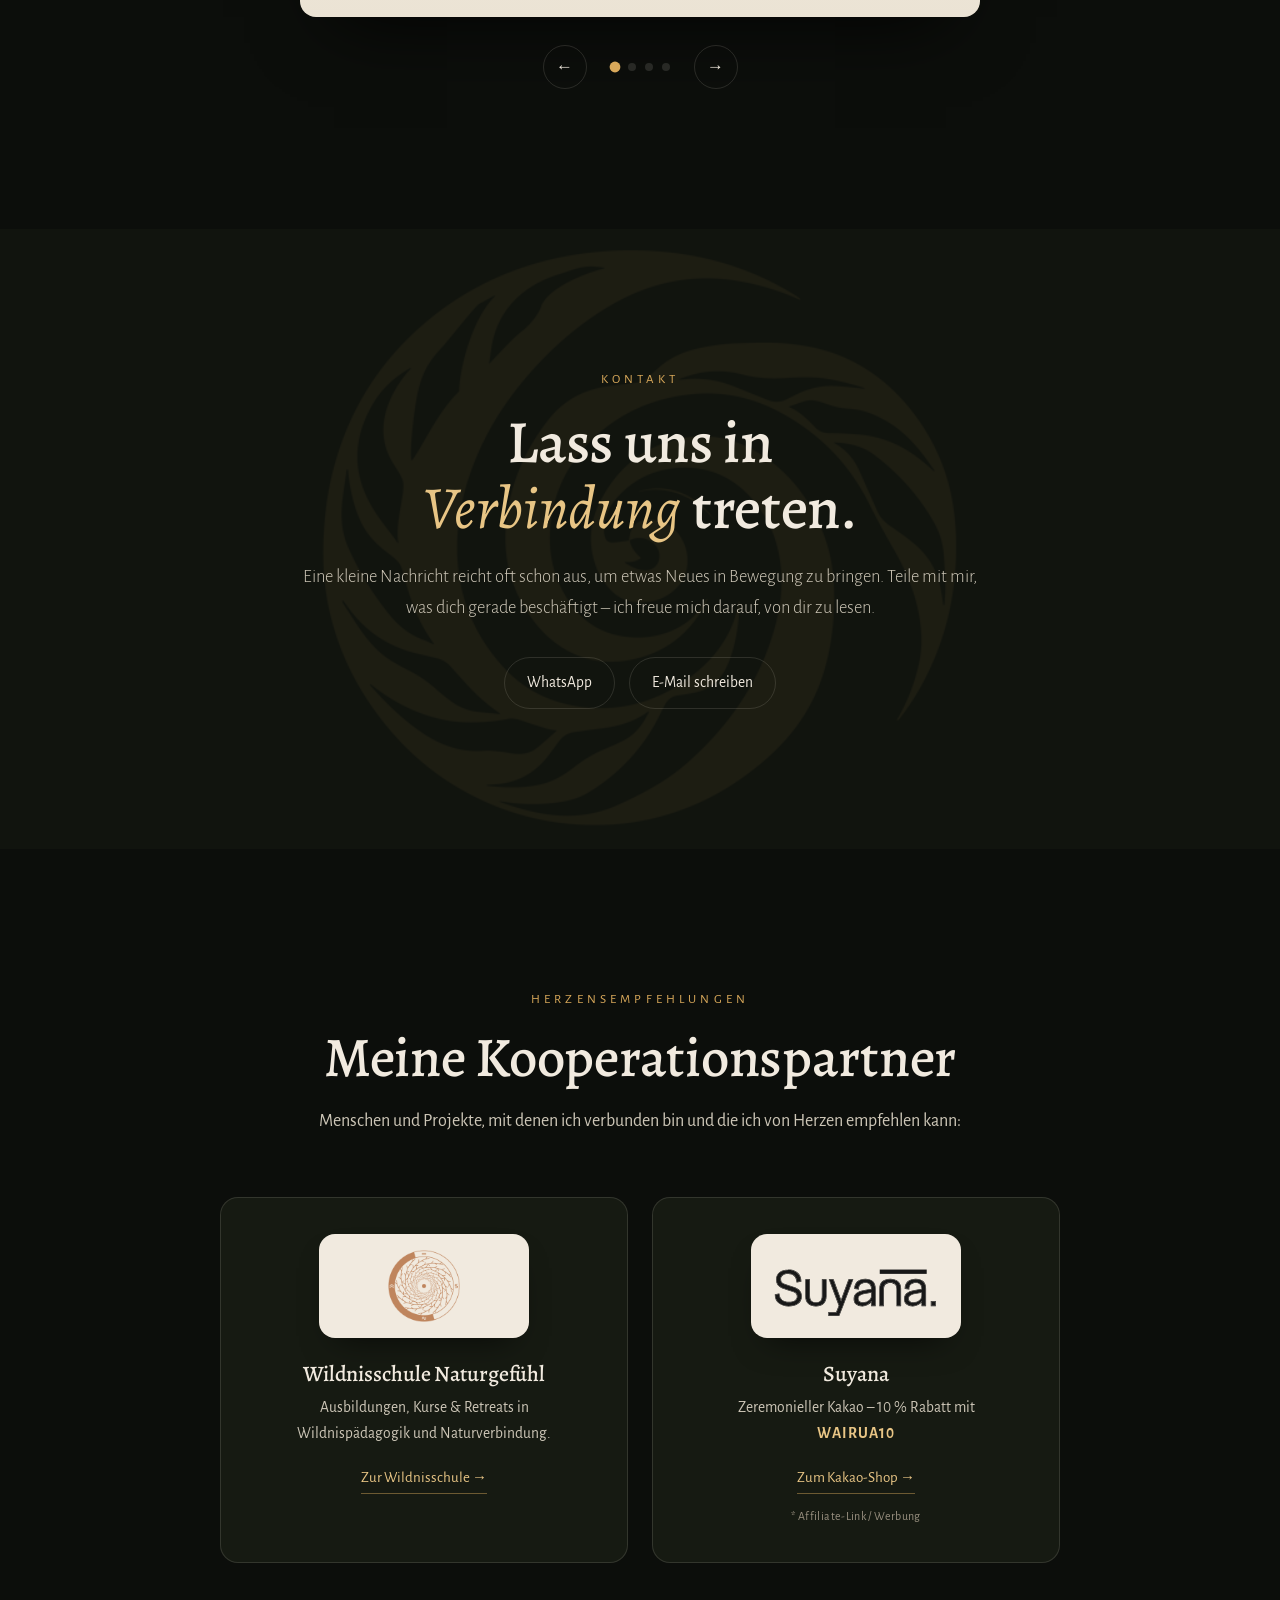
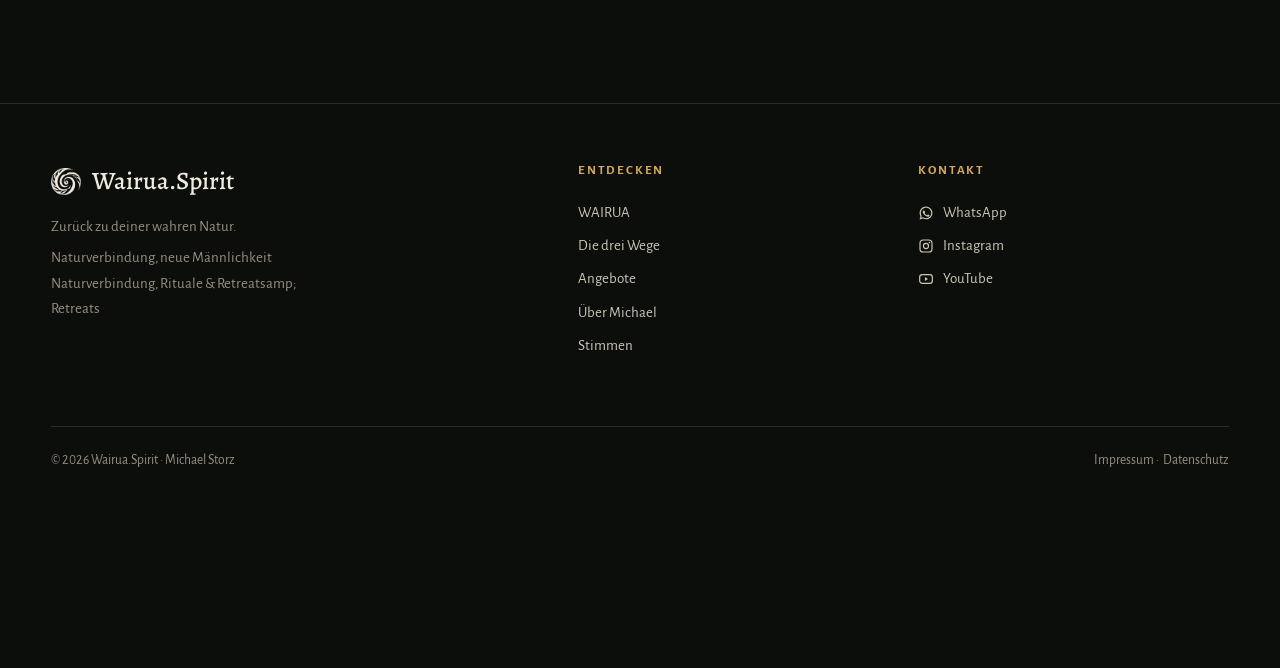
==== commit 922fd956: "Startseite: Naturverbindung - Neue Maennlichkeit - Retreats (Vorzeile, Einleitung, Meta, JSON-LD, Fu" ====
--- a/index.html
+++ b/index.html
@@ -11,11 +11,11 @@
 <meta name="viewport" content="width=device-width, initial-scale=1.0" />
 <script>document.documentElement.classList.add("js");</script>
 <title>Naturverbindung in Landsberg am Lech | Wairua.Spirit</title>
-<meta name="description" content="Viermonatige Einzelbegleitung für Männer, Rituale im Jahreskreis und Retreats – mit Michael Storz, Wildnispädagoge in Landsberg am Lech. Schreib mir, wenn dich das ruft." />
+<meta name="description" content="Naturverbindung, neue Männlichkeit und Retreats mit Michael Storz, Wildnispädagoge in Landsberg am Lech – zurück zu deiner wahren Natur." />
 <link rel="canonical" href="https://wairua-spirit.de/" />
 <meta property="og:type" content="website" />
 <meta property="og:title" content="Naturverbindung in Landsberg am Lech | Wairua.Spirit" />
-<meta property="og:description" content="Viermonatige Einzelbegleitung für Männer, Rituale im Jahreskreis und Retreats – mit Michael Storz, Wildnispädagoge in Landsberg am Lech." />
+<meta property="og:description" content="Naturverbindung, neue Männlichkeit und Retreats mit Michael Storz, Wildnispädagoge in Landsberg am Lech – zurück zu deiner wahren Natur." />
 <meta property="og:image" content="https://wairua-spirit.de/assets/og-start.jpg" />
 <meta property="og:image:width" content="1200" />
 <meta property="og:image:height" content="630" />
@@ -238,7 +238,7 @@
     .hero-bg::after{background:
       radial-gradient(120% 90% at 50% 0%,transparent 40%,rgba(12,14,11,.5) 100%),
       linear-gradient(180deg,rgba(12,14,11,.6) 0%,rgba(12,14,11,.18) 22%,rgba(12,14,11,.8) 54%,rgba(12,14,11,.99) 100%);}
-    .hero .eyebrow{font-size:12px;letter-spacing:.2em;}
+    .hero .eyebrow{font-size:12px;letter-spacing:.12em;}
     .about-grid{grid-template-columns:1fr;}
     .about-visual{aspect-ratio:4/4;max-height:62vh;}
     .offers-grid{grid-template-columns:1fr;}
@@ -261,7 +261,7 @@
   "@type": "LocalBusiness",
   "@id": "https://wairua-spirit.de/#business",
   "name": "Wairua.Spirit – Michael Storz",
-  "description": "Naturverbindung, Wildnispädagogik, Retreats und Einzelbegleitung in der Natur im Raum Landsberg am Lech / Bayern.",
+  "description": "Naturverbindung, neue Männlichkeit und Retreats: Einzelbegleitung für Männer, Rituale im Jahreskreis und Auszeiten in der Natur im Raum Landsberg am Lech / Bayern.",
   "url": "https://wairua-spirit.de",
   "image": "https://wairua-spirit.de/assets/pillar-verbindung.jpg",
   "email": "info@wairua-spirit.de",
@@ -280,7 +280,7 @@
     { "@type": "State", "name": "Bayern" }
   ],
   "knowsAbout": [
-    "Naturverbindung", "Wildnispädagogik", "Einzelbegleitung in der Natur",
+    "Naturverbindung", "Neue Männlichkeit", "Wildnispädagogik", "Einzelbegleitung für Männer",
     "Jahreskreisfeste", "Rituale", "Kakaozeremonie", "Retreats"
   ],
   "hasOfferCatalog": {
@@ -363,9 +363,9 @@
     <div class="hero-bg" id="heroBg"><img src="assets/pillar-verbindung.jpg" srcset="assets/pillar-verbindung-900.jpg 900w, assets/pillar-verbindung.jpg 1600w" sizes="100vw" width="1600" height="1067" fetchpriority="high" alt="Michael steht mit geschlossenen Augen im Fluss, die Hände auf Herz und Bauch" /></div>
     <span class="koru hero-koru"></span>
     <div class="wrap hero-inner">
-      <div class="eyebrow">Naturverbindung · Männerarbeit · Retreats</div>
+      <div class="eyebrow">Naturverbindung · Neue Männlichkeit · Retreats</div>
       <h1>Zurück zu deiner <em>wahren Natur</em>.</h1>
-      <p class="lead">Ich bin Michael und begleite dich dabei, dich zu erinnern, wer du eigentlich bist. In der Natur, bei Retreats und im Austausch unter Männern, damit du deine Wurzeln wieder spüren kannst.</p>
+      <p class="lead">Ich bin Michael und begleite dich dabei, dich zu erinnern, wer du eigentlich bist. In der Natur, auf deinem Weg als Mann und bei Retreats, damit du deine Wurzeln wieder spüren kannst.</p>
       <div class="hero-cta">
         <a href="#angebote" class="btn btn-primary">Komm mit nach draußen →</a>
         <a href="#ueber" class="btn btn-ghost">Mehr zu mir</a>
@@ -557,7 +557,7 @@
       <div>
         <div class="brand"><img class="brand-logo" src="assets/logo-cream.png" alt="" width="160" height="145" loading="lazy" />Wairua.Spirit</div>
         <p>Zurück zu deiner wahren Natur.</p>
-        <p style="margin-top:6px;">Naturverbindung, Rituale &amp; Retreats</p>
+        <p style="margin-top:6px;">Naturverbindung, neue Männlichkeit Naturverbindung, Rituale &amp; Retreatsamp; Retreats</p>
       </div>
       <div>
         <h4>Entdecken</h4>
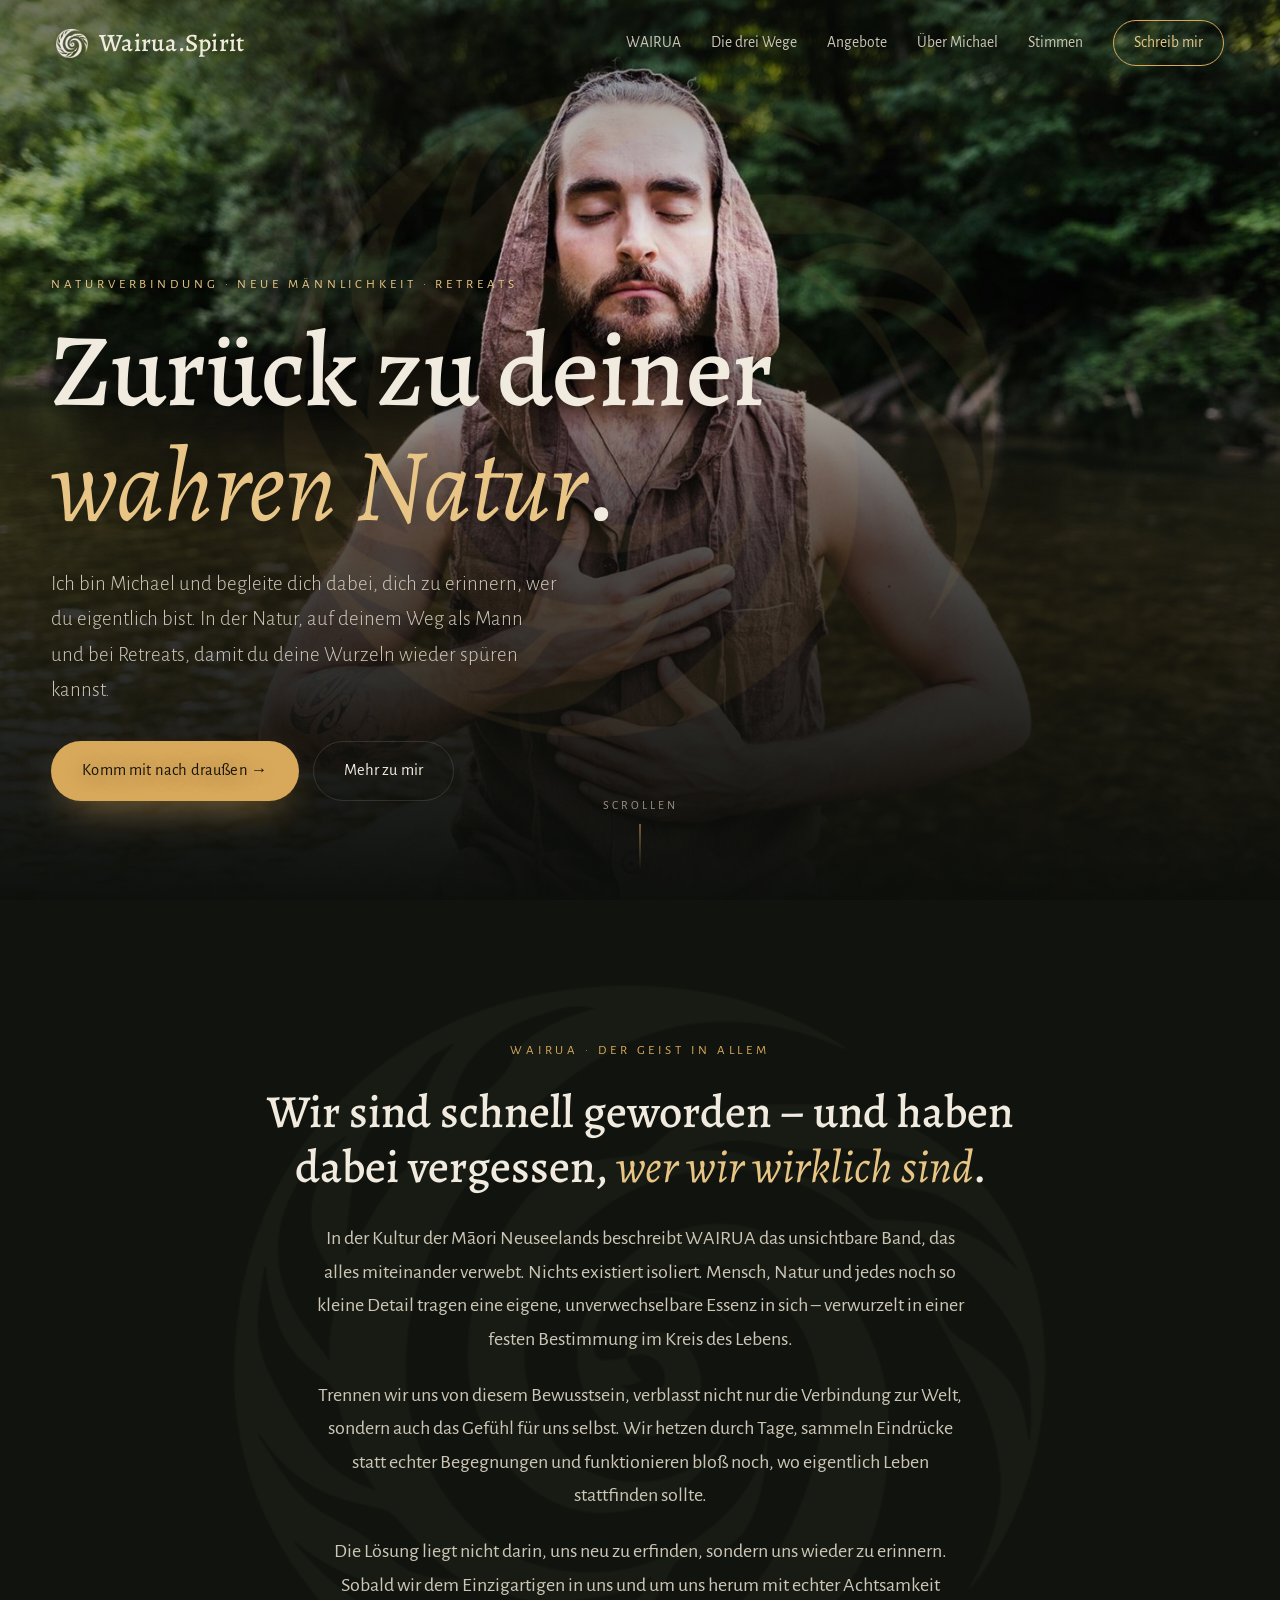
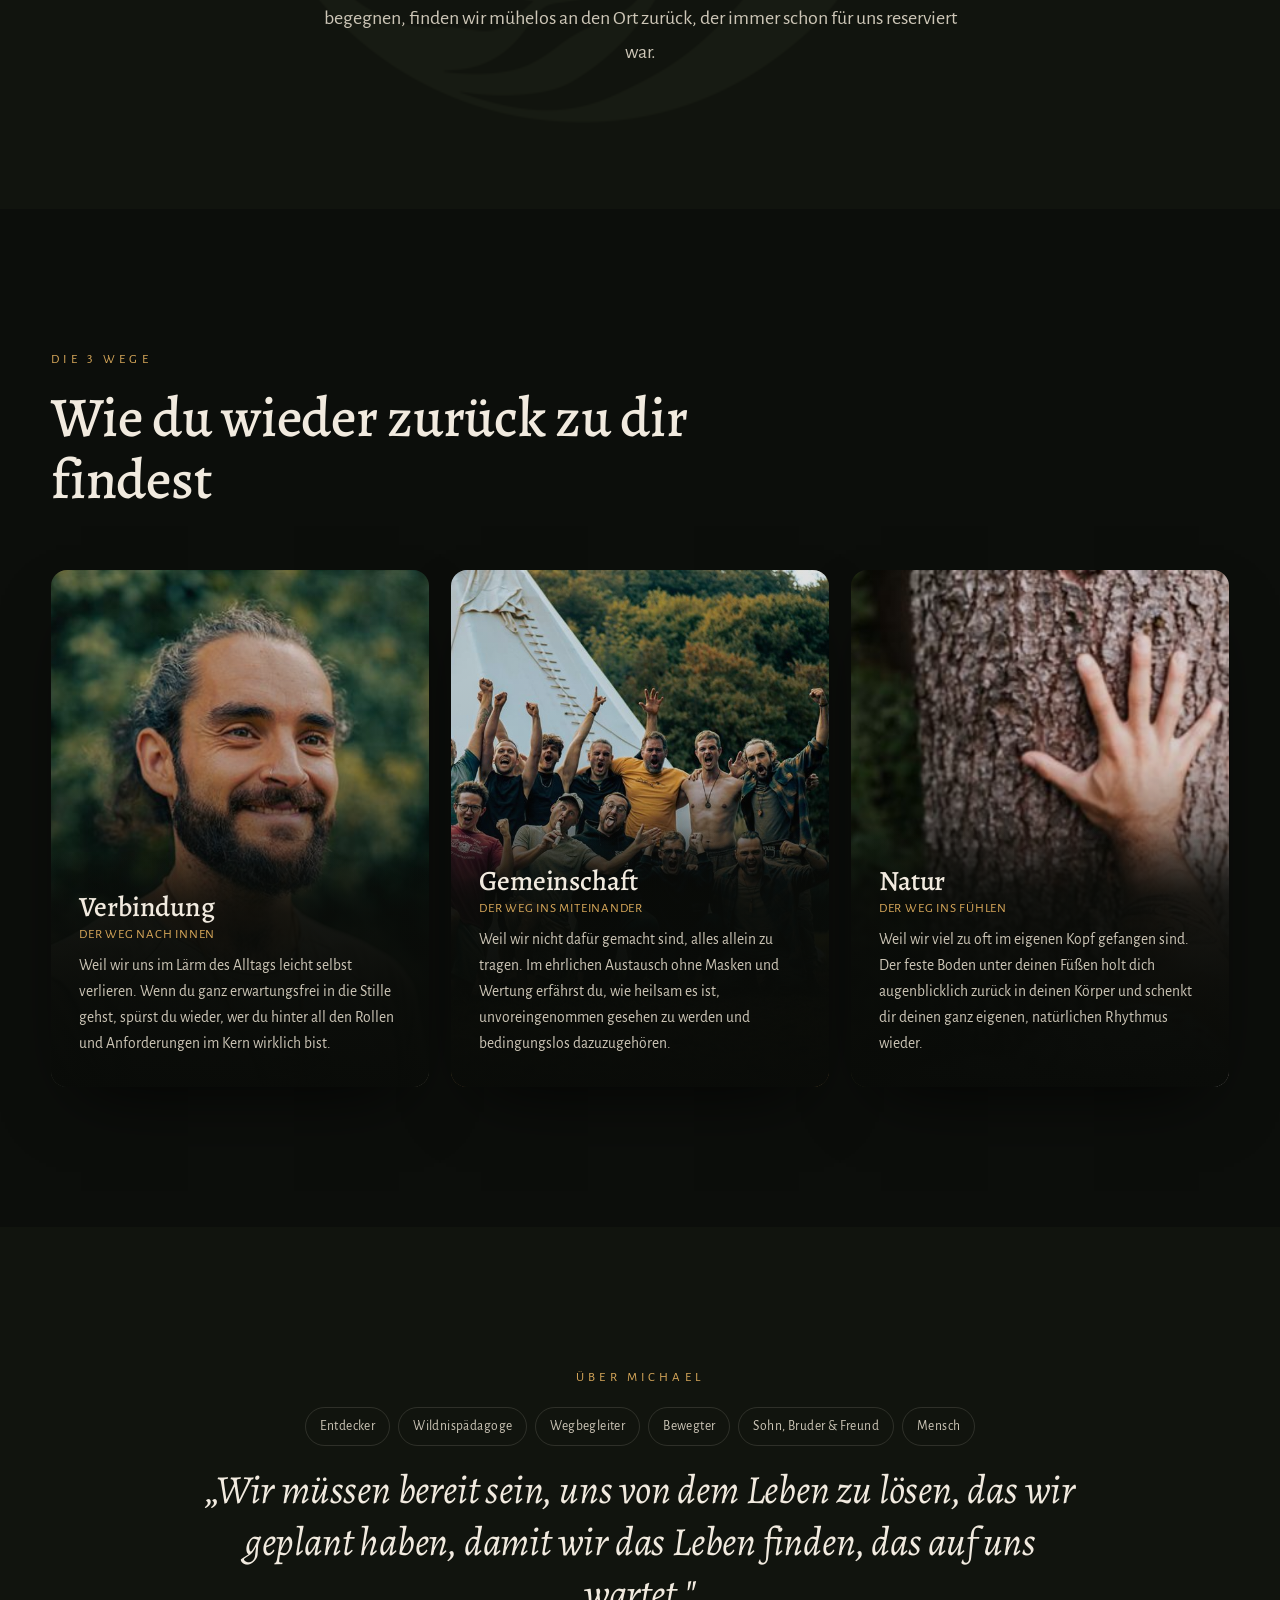
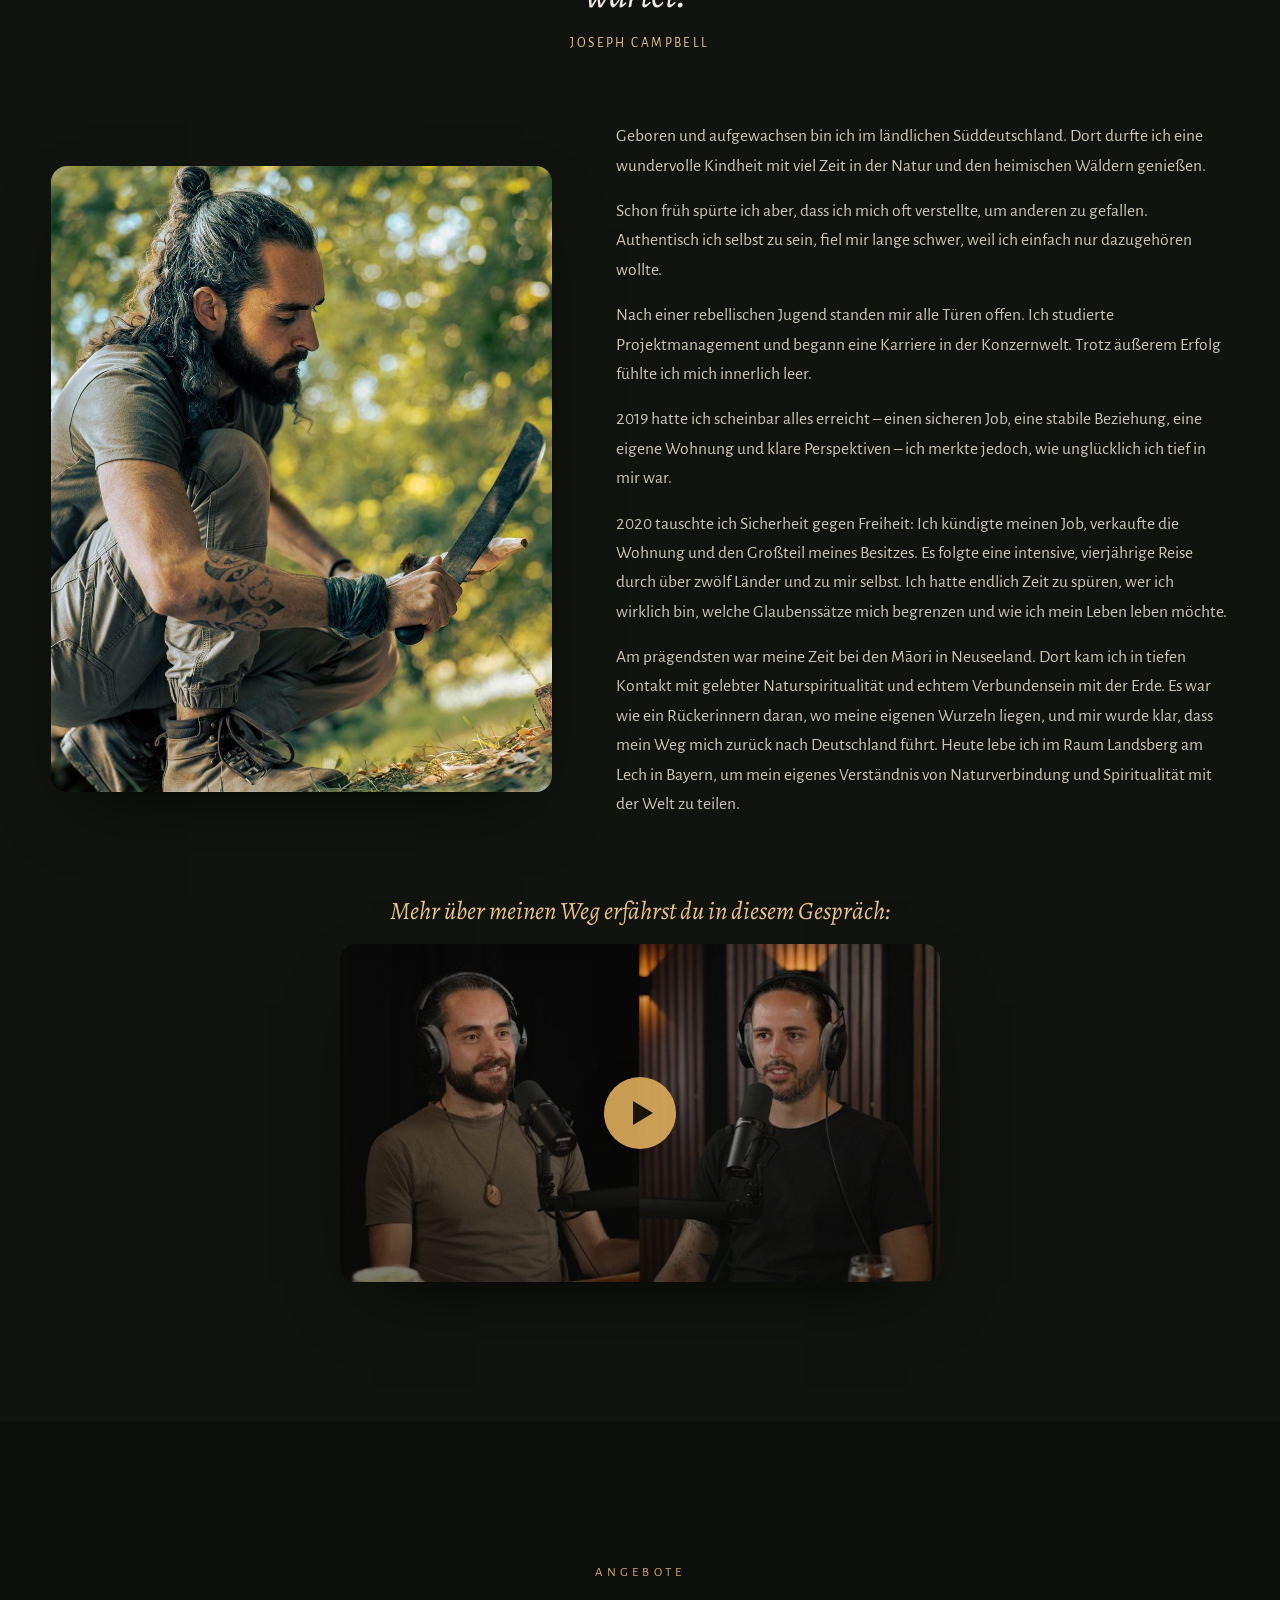
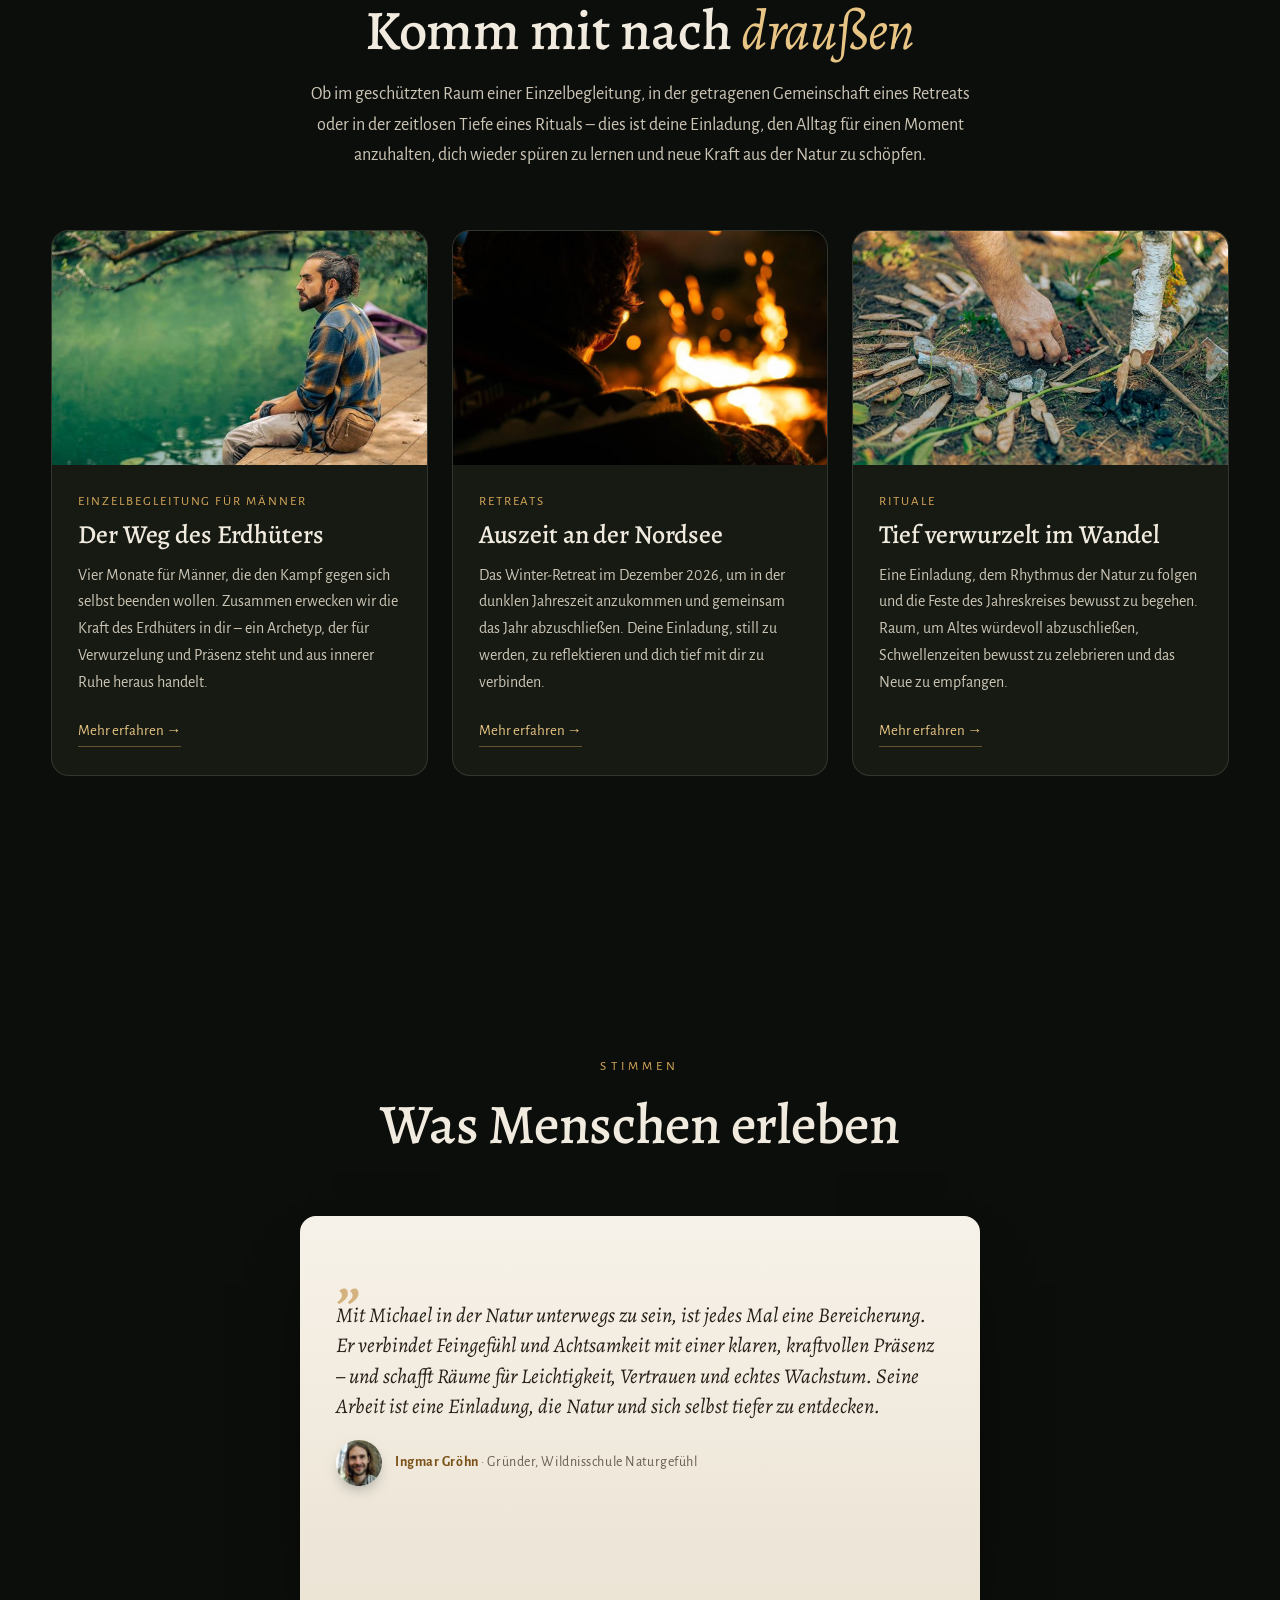
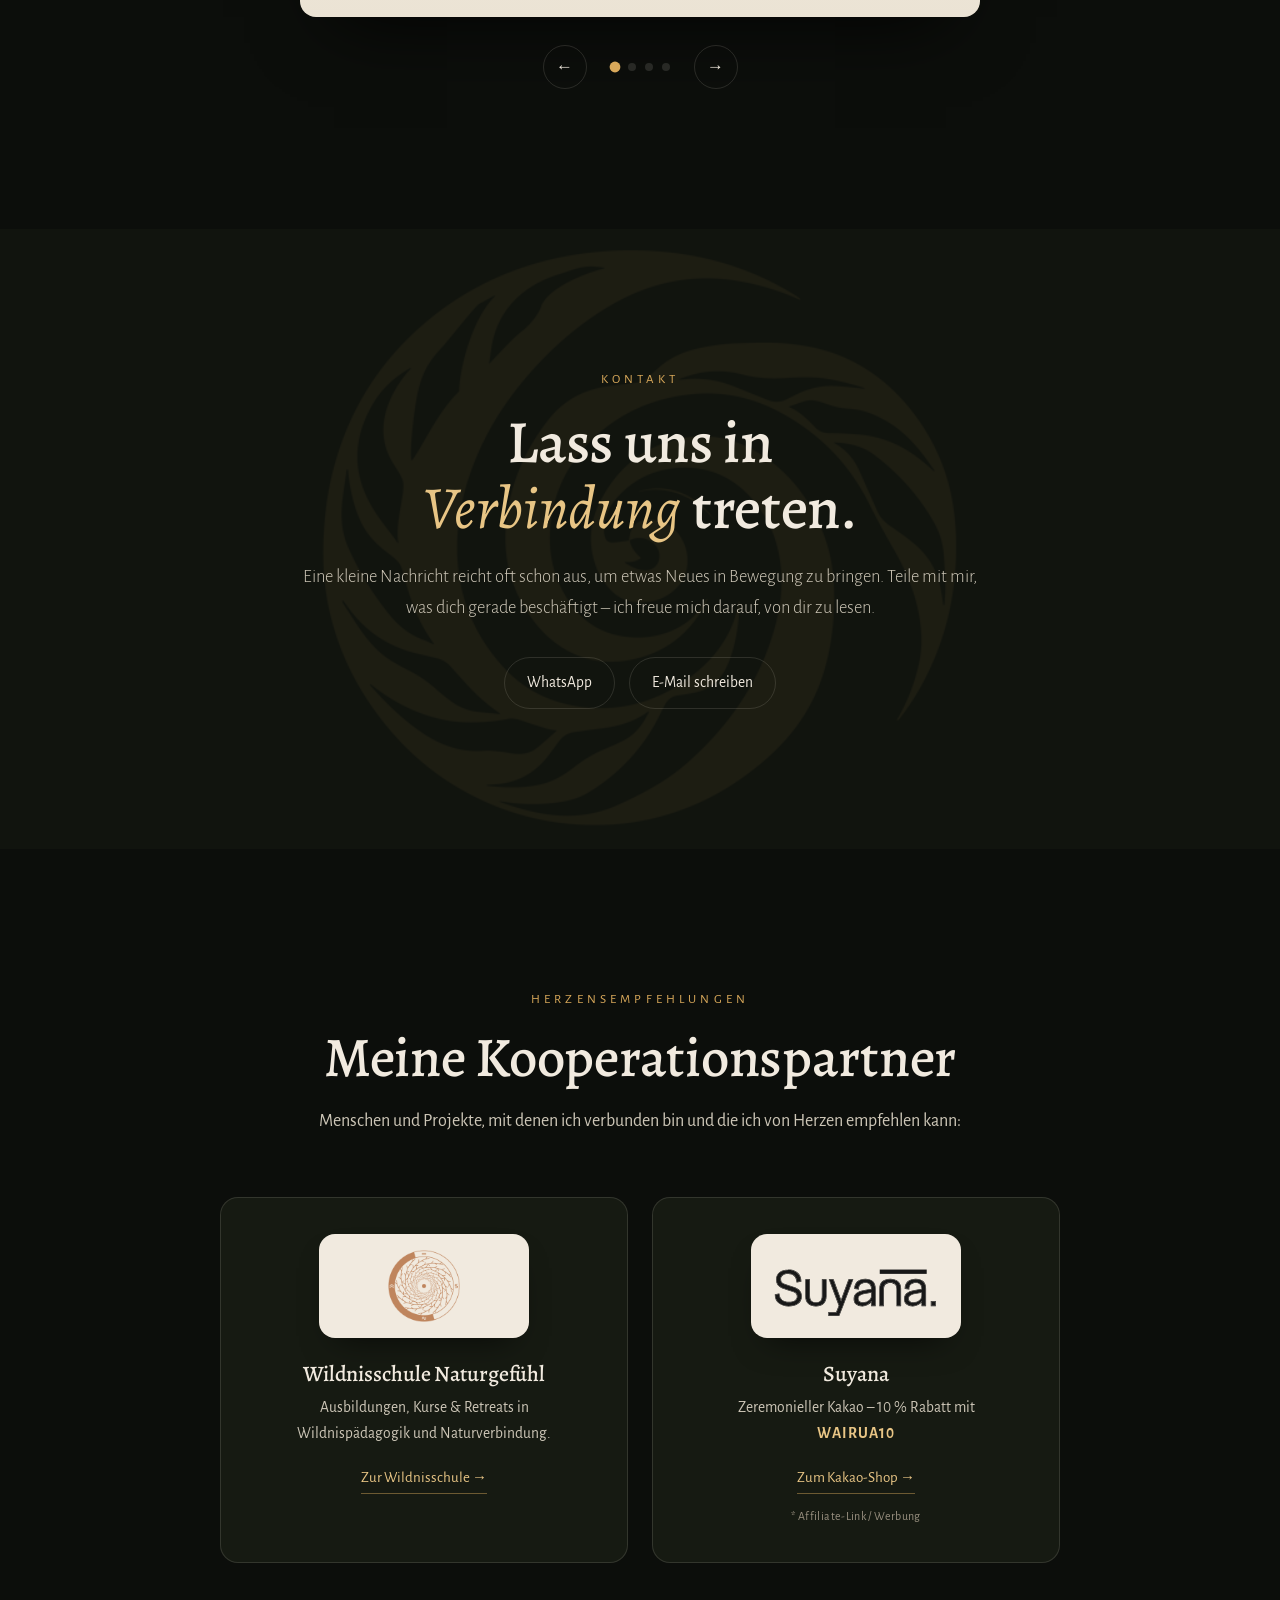
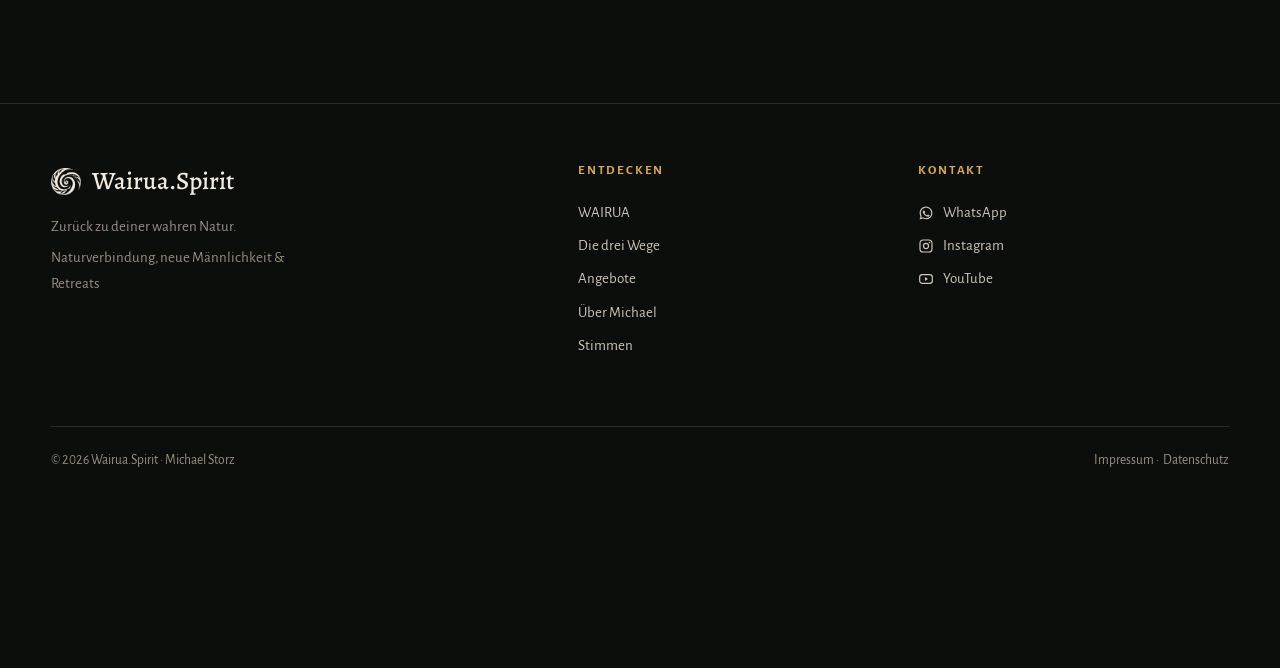
==== commit 959617b4: "Startseite: Fusszeile repariert (Naturverbindung, neue Maennlichkeit & Retreats) Co-Authored-By: Cla" ====
--- a/index.html
+++ b/index.html
@@ -557,7 +557,7 @@
       <div>
         <div class="brand"><img class="brand-logo" src="assets/logo-cream.png" alt="" width="160" height="145" loading="lazy" />Wairua.Spirit</div>
         <p>Zurück zu deiner wahren Natur.</p>
-        <p style="margin-top:6px;">Naturverbindung, neue Männlichkeit Naturverbindung, Rituale &amp; Retreatsamp; Retreats</p>
+        <p style="margin-top:6px;">Naturverbindung, neue Männlichkeit &amp; Retreats</p>
       </div>
       <div>
         <h4>Entdecken</h4>
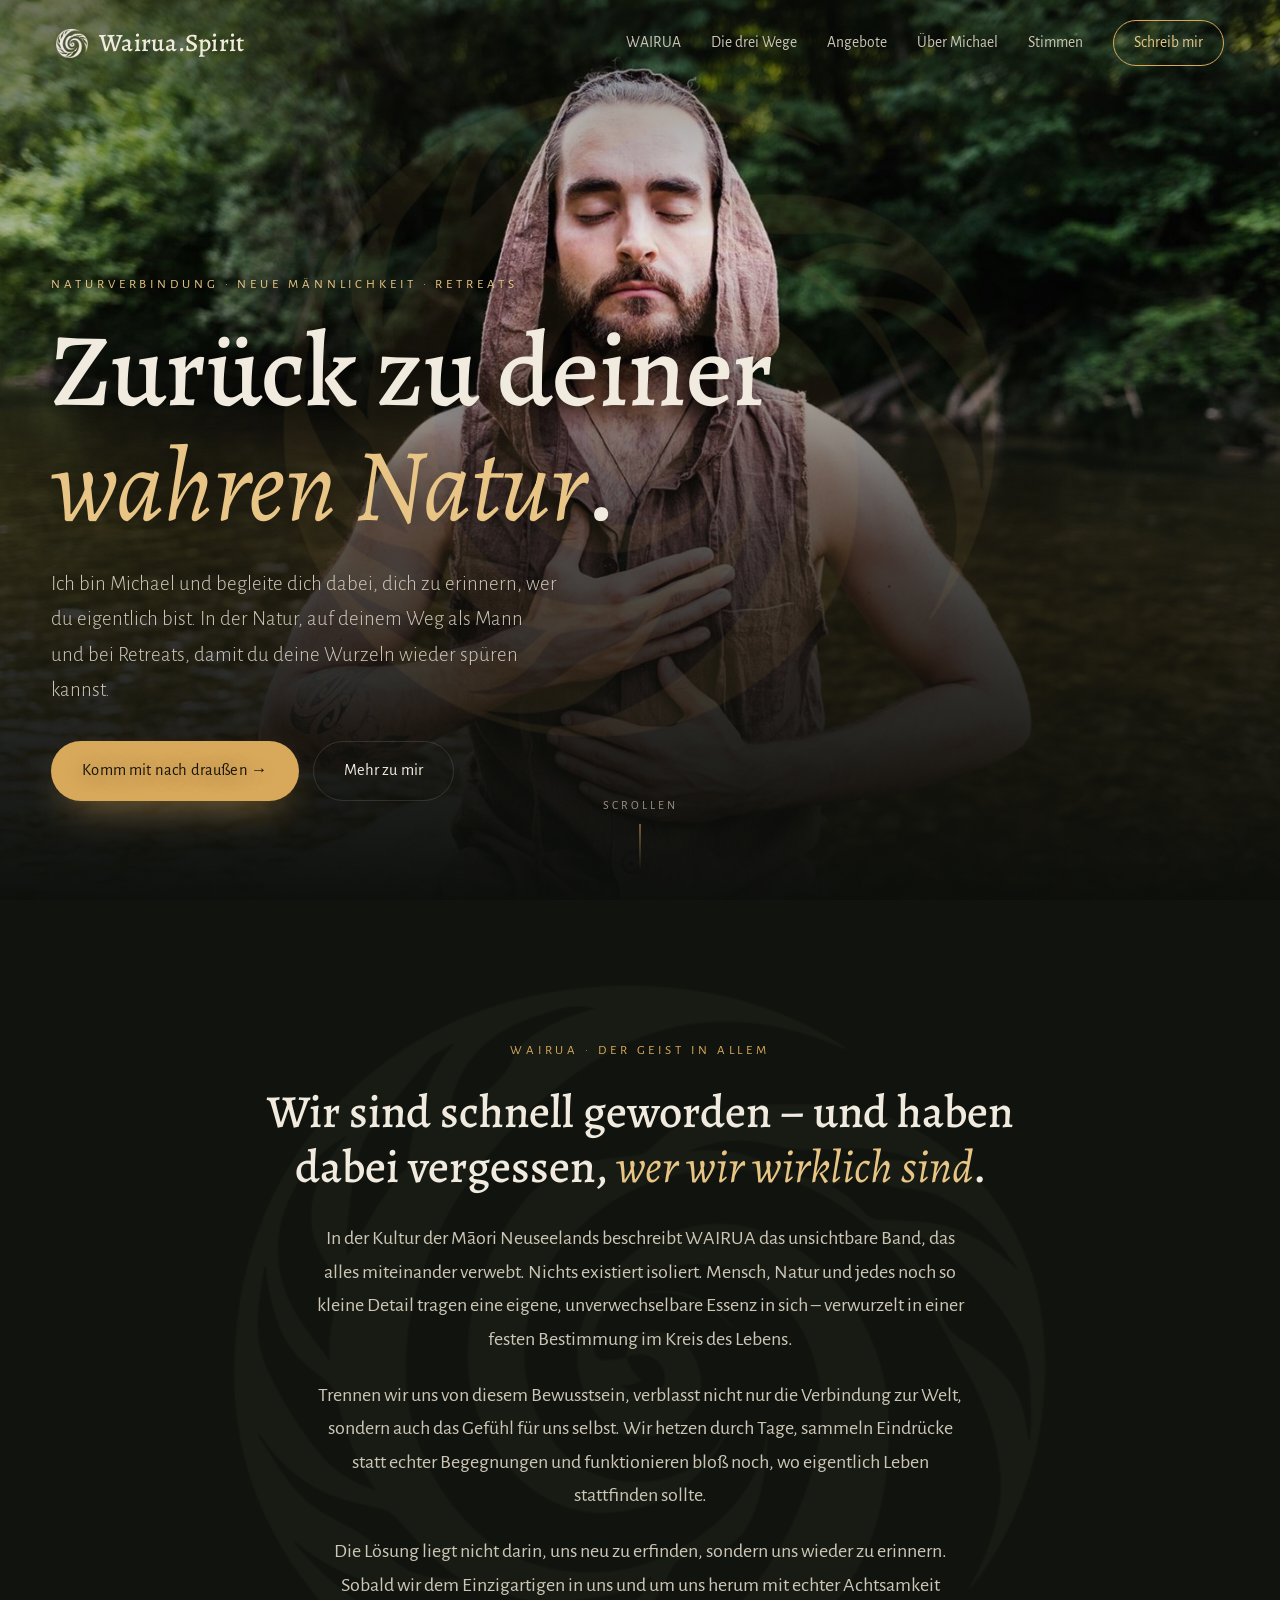
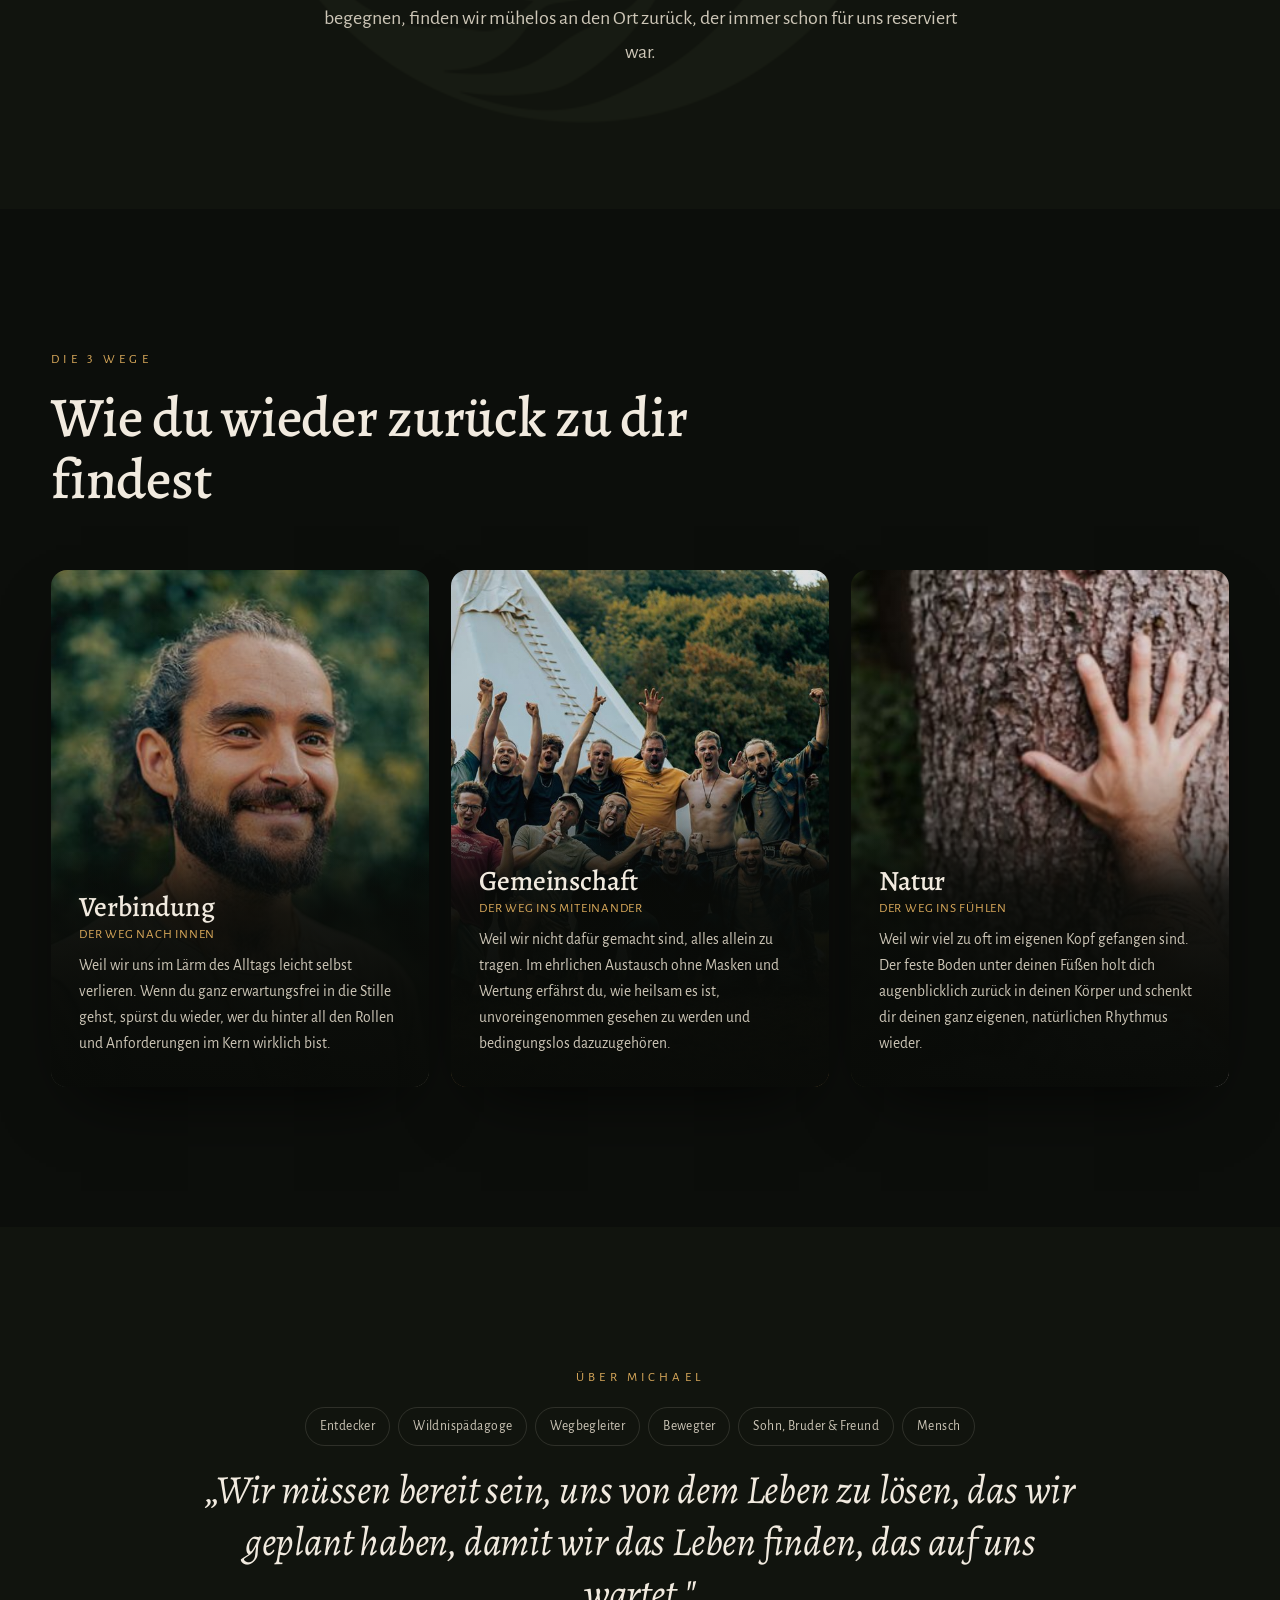
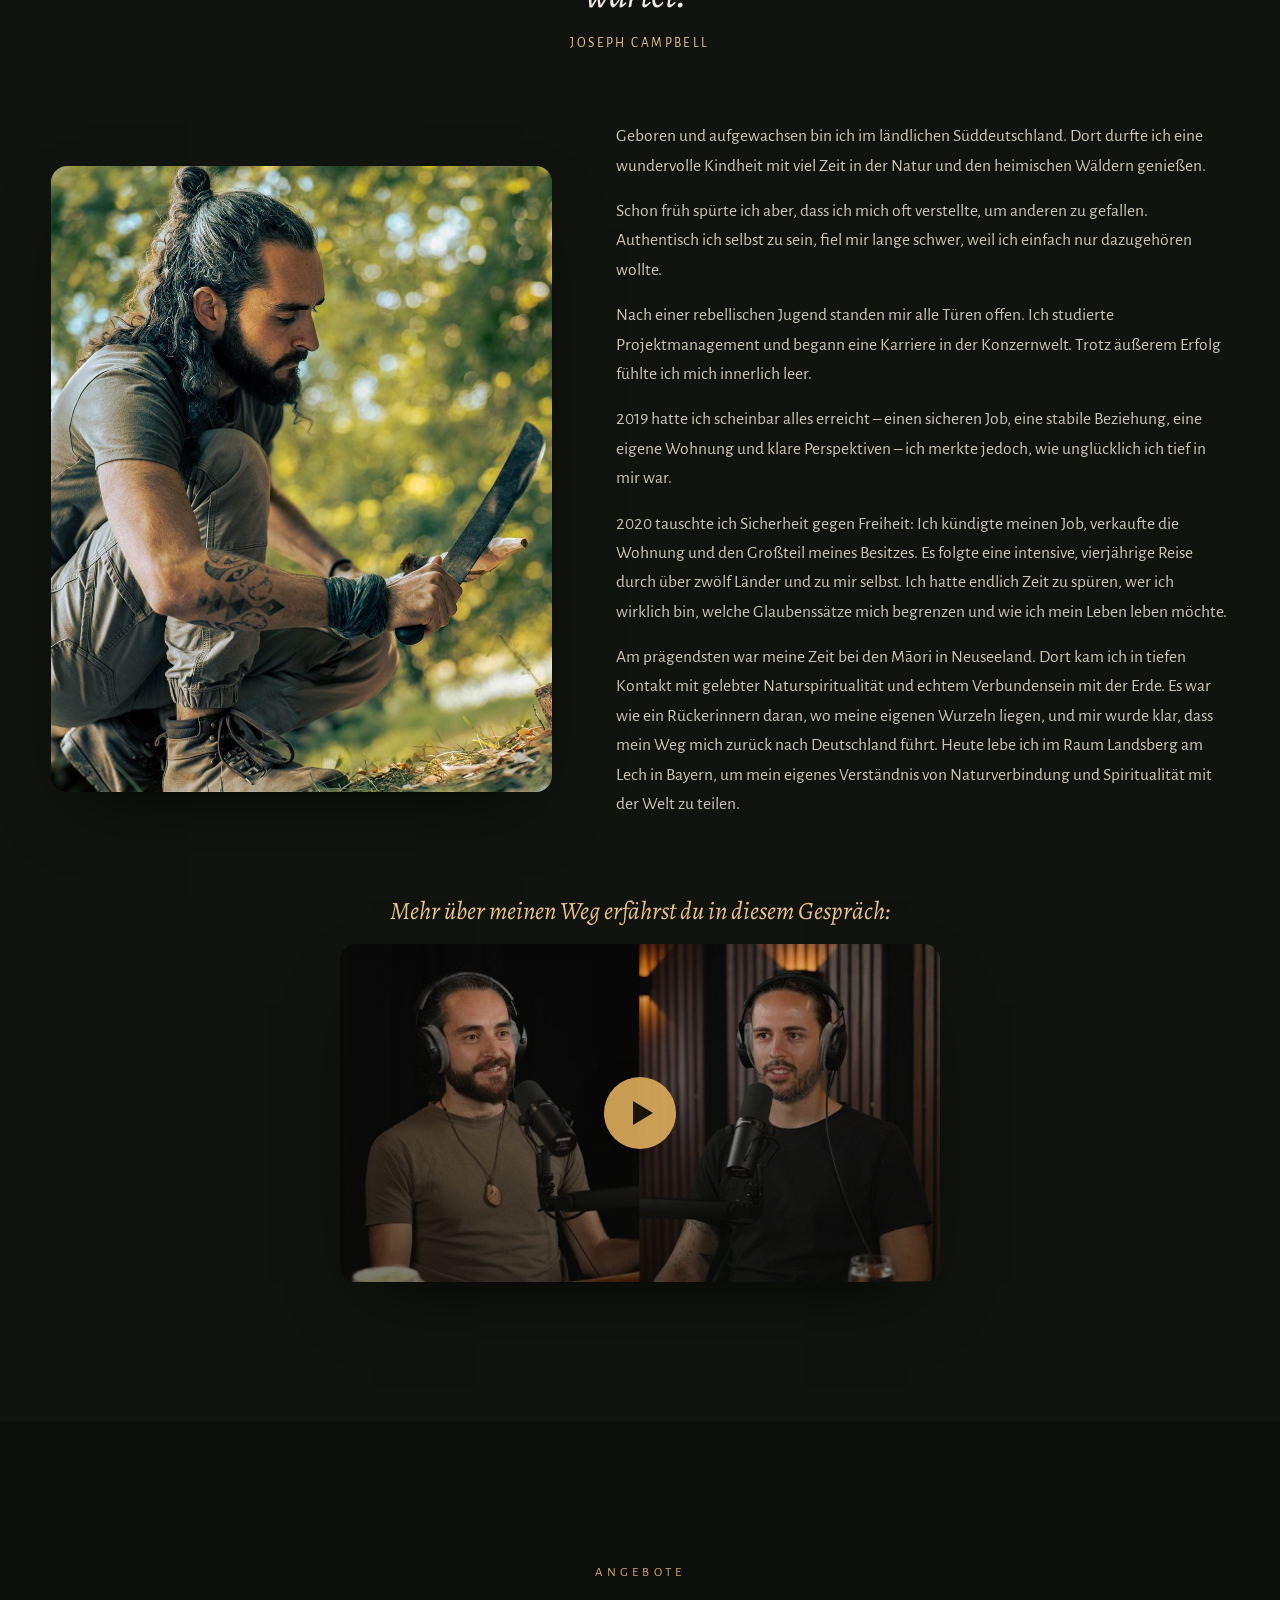
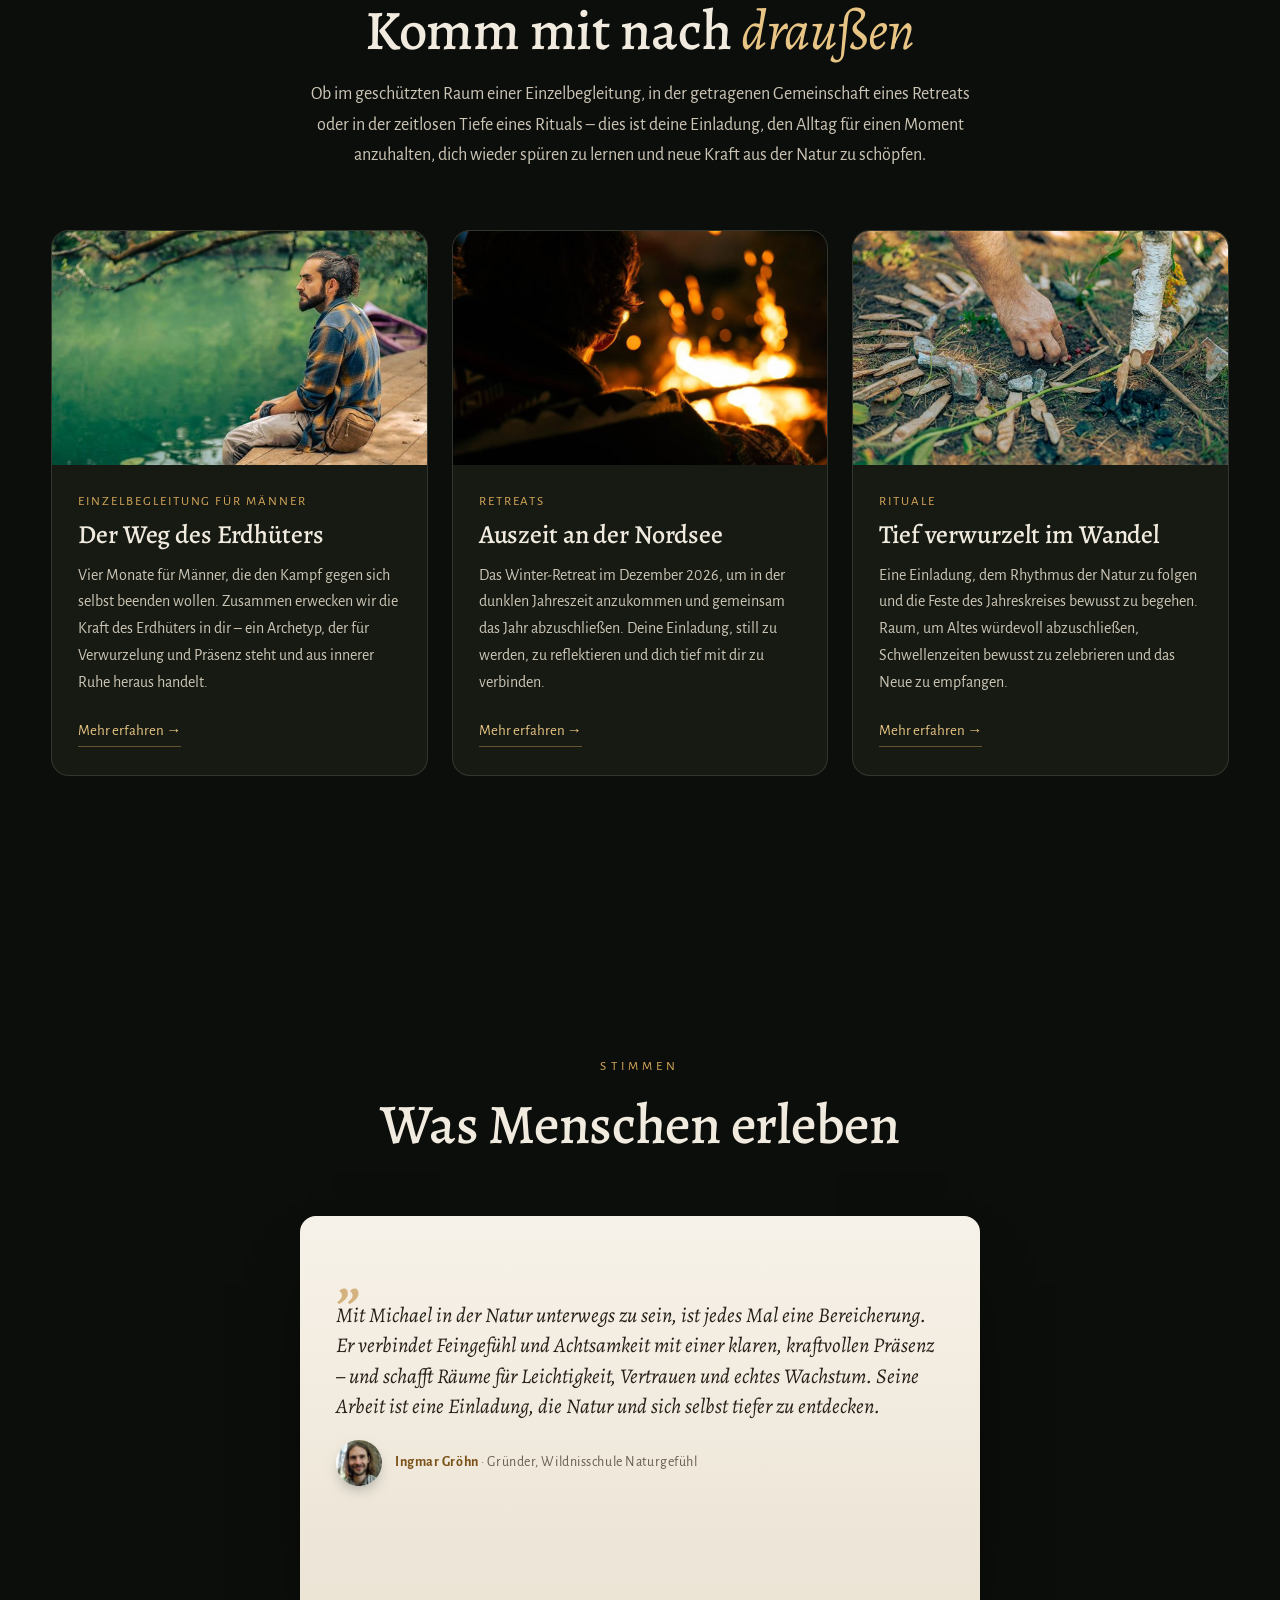
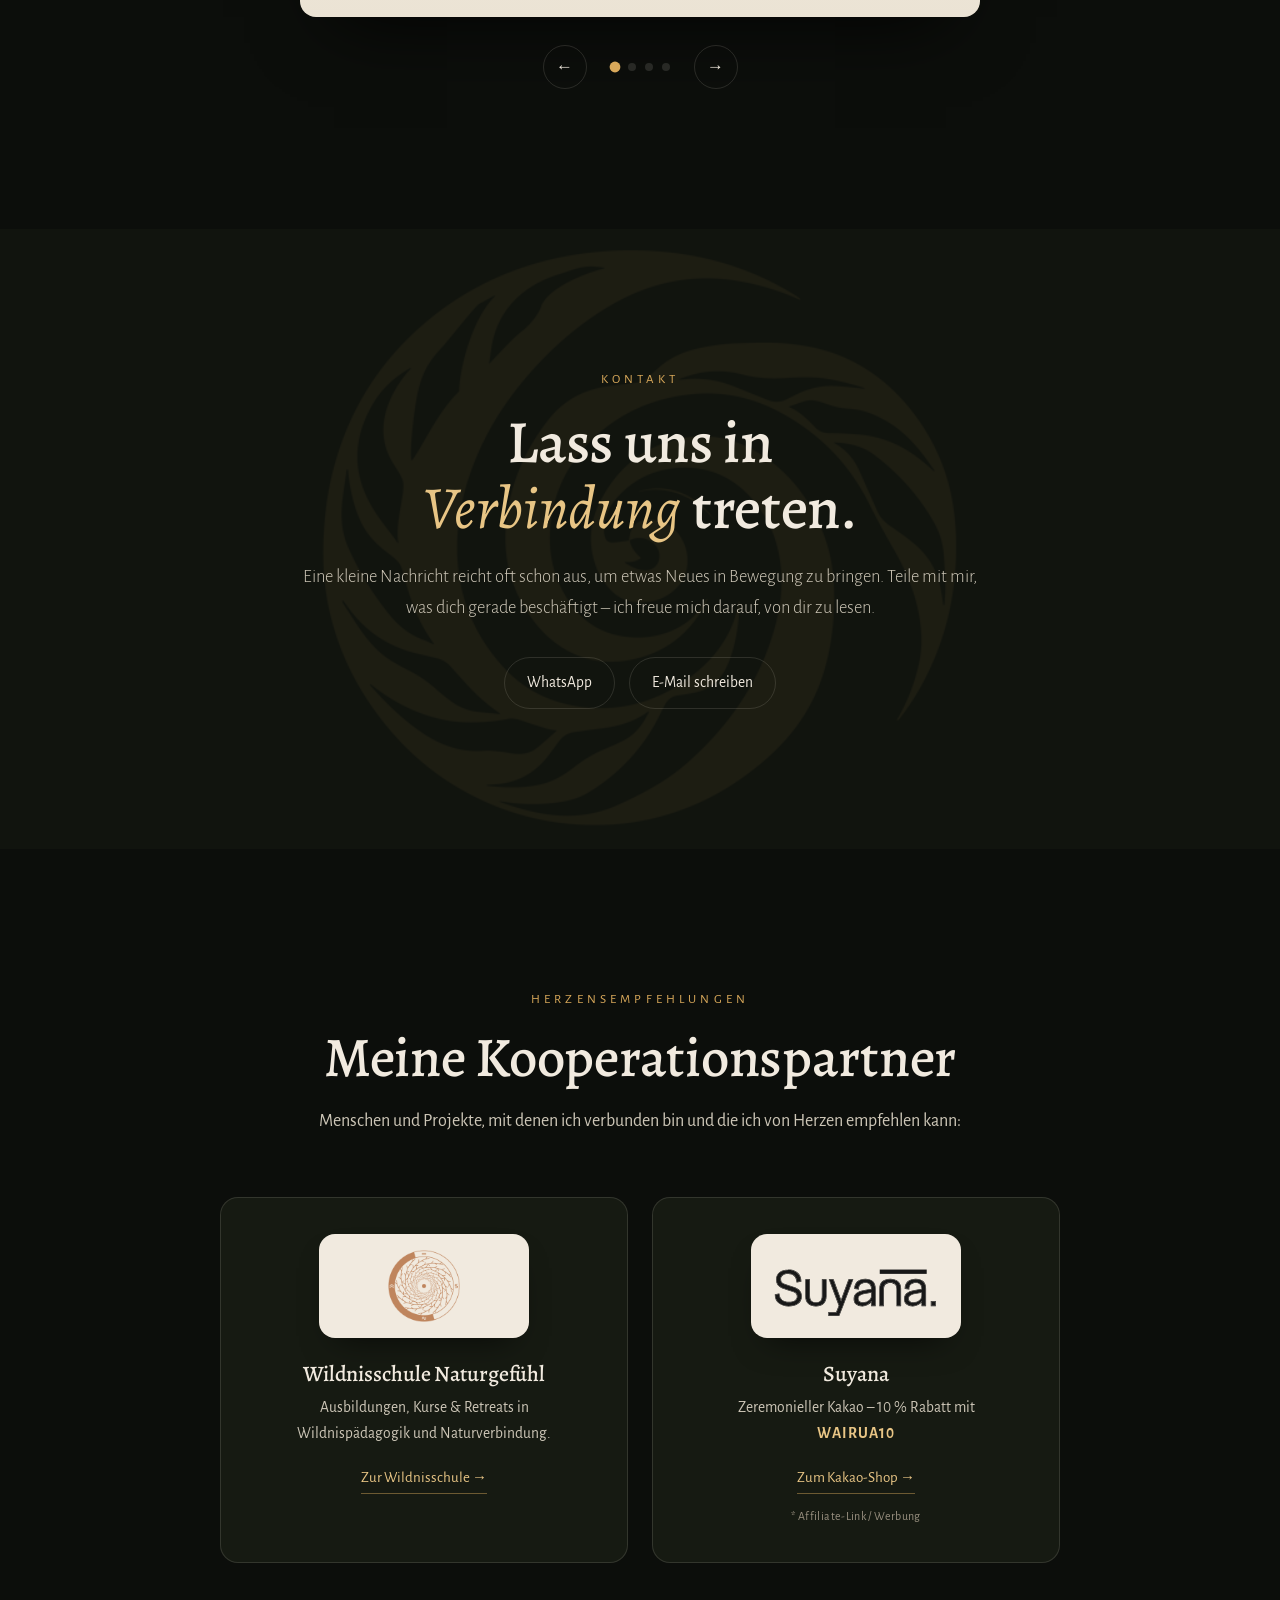
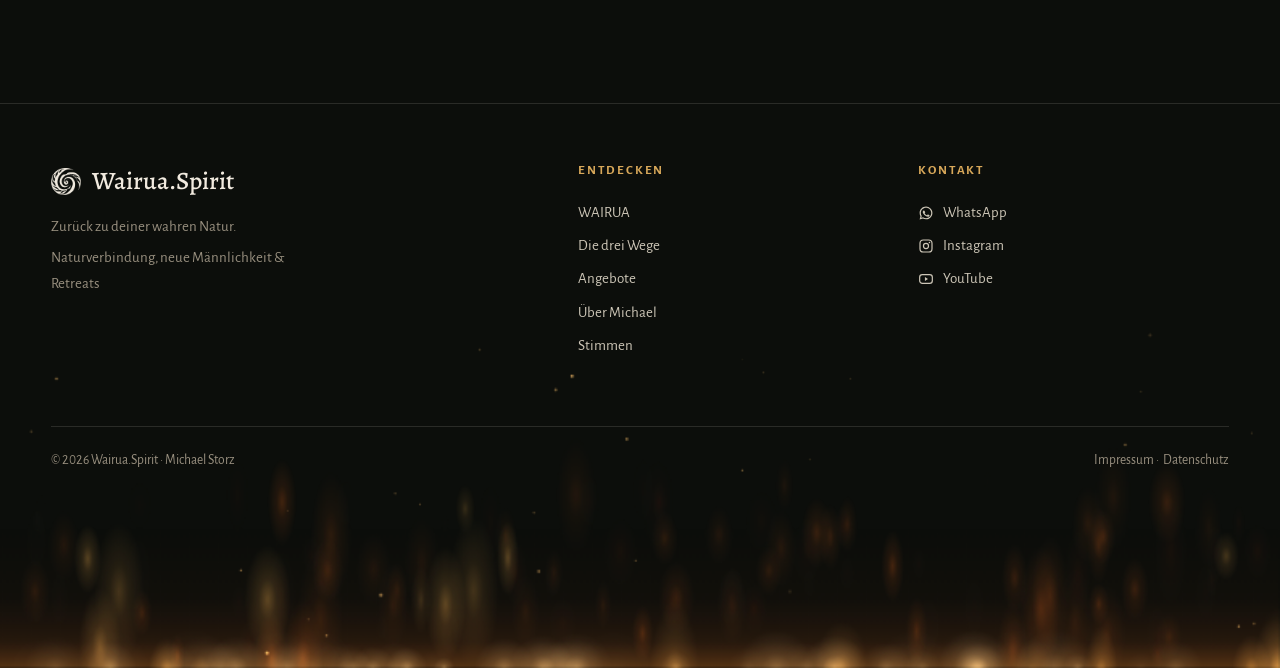
==== commit 8341bdb9: "Begleitung: Stimme vom Maenner-Retreat 2025 statt Alexandra; Startseite: Zuschreibung Maenner-Retrea" ====
--- a/index.html
+++ b/index.html
@@ -502,7 +502,7 @@
           <div class="voices-track" id="voicesTrack">
             <div class="voice"><div class="mark">„</div><p>Mit Michael in der Natur unterwegs zu sein, ist jedes Mal eine Bereicherung. Er verbindet Feingefühl und Achtsamkeit mit einer klaren, kraftvollen Präsenz – und schafft Räume für Leichtigkeit, Vertrauen und echtes Wachstum. Seine Arbeit ist eine Einladung, die Natur und sich selbst tiefer zu entdecken.</p><div class="who"><img src="assets/stimme-ingmar.jpg" width="200" height="200" loading="lazy" alt="Ingmar Gröhn" /><span><b>Ingmar Gröhn</b> · Gründer, Wildnisschule Naturgefühl</span></div></div>
             <div class="voice"><div class="mark">„</div><p>Ich kenne niemanden, der dir die Natur und ihre Schätze so gut nahebringen kann wie Michael. Durch seine Arbeit kommt der Mensch wieder bei sich selbst an, kommt wieder in Verbindung mit dem, was wirklich zählt, und kann sich erinnern, wer er tief in sich tatsächlich ist. Ein absolutes Muss für jeden, der genug hat von all dem künstlichen Lärm da draußen!</p><div class="who"><img src="assets/stimme-alexandra.jpg" width="200" height="200" loading="lazy" alt="Alexandra Kaschny" /><span><b>Alexandra Kaschny</b> · Somatische Begleiterin, Host des Podcasts „Written in the Body"</span></div></div>
-            <div class="voice"><div class="mark">„</div><p>Michael hat die Fähigkeit, auf die leisen Töne zu lauschen – im Innen und im Außen – und dadurch so eine Präsenz zu schaffen, die dir in jedem Moment eine unbeschreibliche Sicherheit und Wertschätzung bietet. Seine feine spürige Art durchs Leben und die Natur zu gehen, inspiriert mich immer wieder aufs Neue. Ich bin über jeden Schritt dankbar, den wir gemeinsam gehen dürfen und ihn als Wegbegleiter zu wissen. Als nahestehenden Freund und als Naturmentor.</p><div class="who"><img src="assets/stimme-fabienne.jpg" width="200" height="200" loading="lazy" alt="Fabienne Mäutner" /><span><b>Fabienne Mäutner</b> · Wildnispädagogin</span></div></div>            <div class="voice"><div class="mark">„</div><p>Die Begegnungen mit den Männern haben mir gezeigt, wie viel Kraft im Miteinander liegt, wenn wir uns erlauben, echt zu sein. Es waren Tage voller Tiefe, Freude, Heilung und Verbundenheit – Tage, an die ich mich mein ganzes Leben erinnern werde.</p><div class="who"><b>Teilnehmer</b> · Retreat 2025</div></div>
+            <div class="voice"><div class="mark">„</div><p>Michael hat die Fähigkeit, auf die leisen Töne zu lauschen – im Innen und im Außen – und dadurch so eine Präsenz zu schaffen, die dir in jedem Moment eine unbeschreibliche Sicherheit und Wertschätzung bietet. Seine feine spürige Art durchs Leben und die Natur zu gehen, inspiriert mich immer wieder aufs Neue. Ich bin über jeden Schritt dankbar, den wir gemeinsam gehen dürfen und ihn als Wegbegleiter zu wissen. Als nahestehenden Freund und als Naturmentor.</p><div class="who"><img src="assets/stimme-fabienne.jpg" width="200" height="200" loading="lazy" alt="Fabienne Mäutner" /><span><b>Fabienne Mäutner</b> · Wildnispädagogin</span></div></div>            <div class="voice"><div class="mark">„</div><p>Die Begegnungen mit den Männern haben mir gezeigt, wie viel Kraft im Miteinander liegt, wenn wir uns erlauben, echt zu sein. Es waren Tage voller Tiefe, Freude, Heilung und Verbundenheit – Tage, an die ich mich mein ganzes Leben erinnern werde.</p><div class="who"><b>Teilnehmer</b> · Männer-Retreat 2025</div></div>
           </div>
         </div>
         <div class="voices-nav">
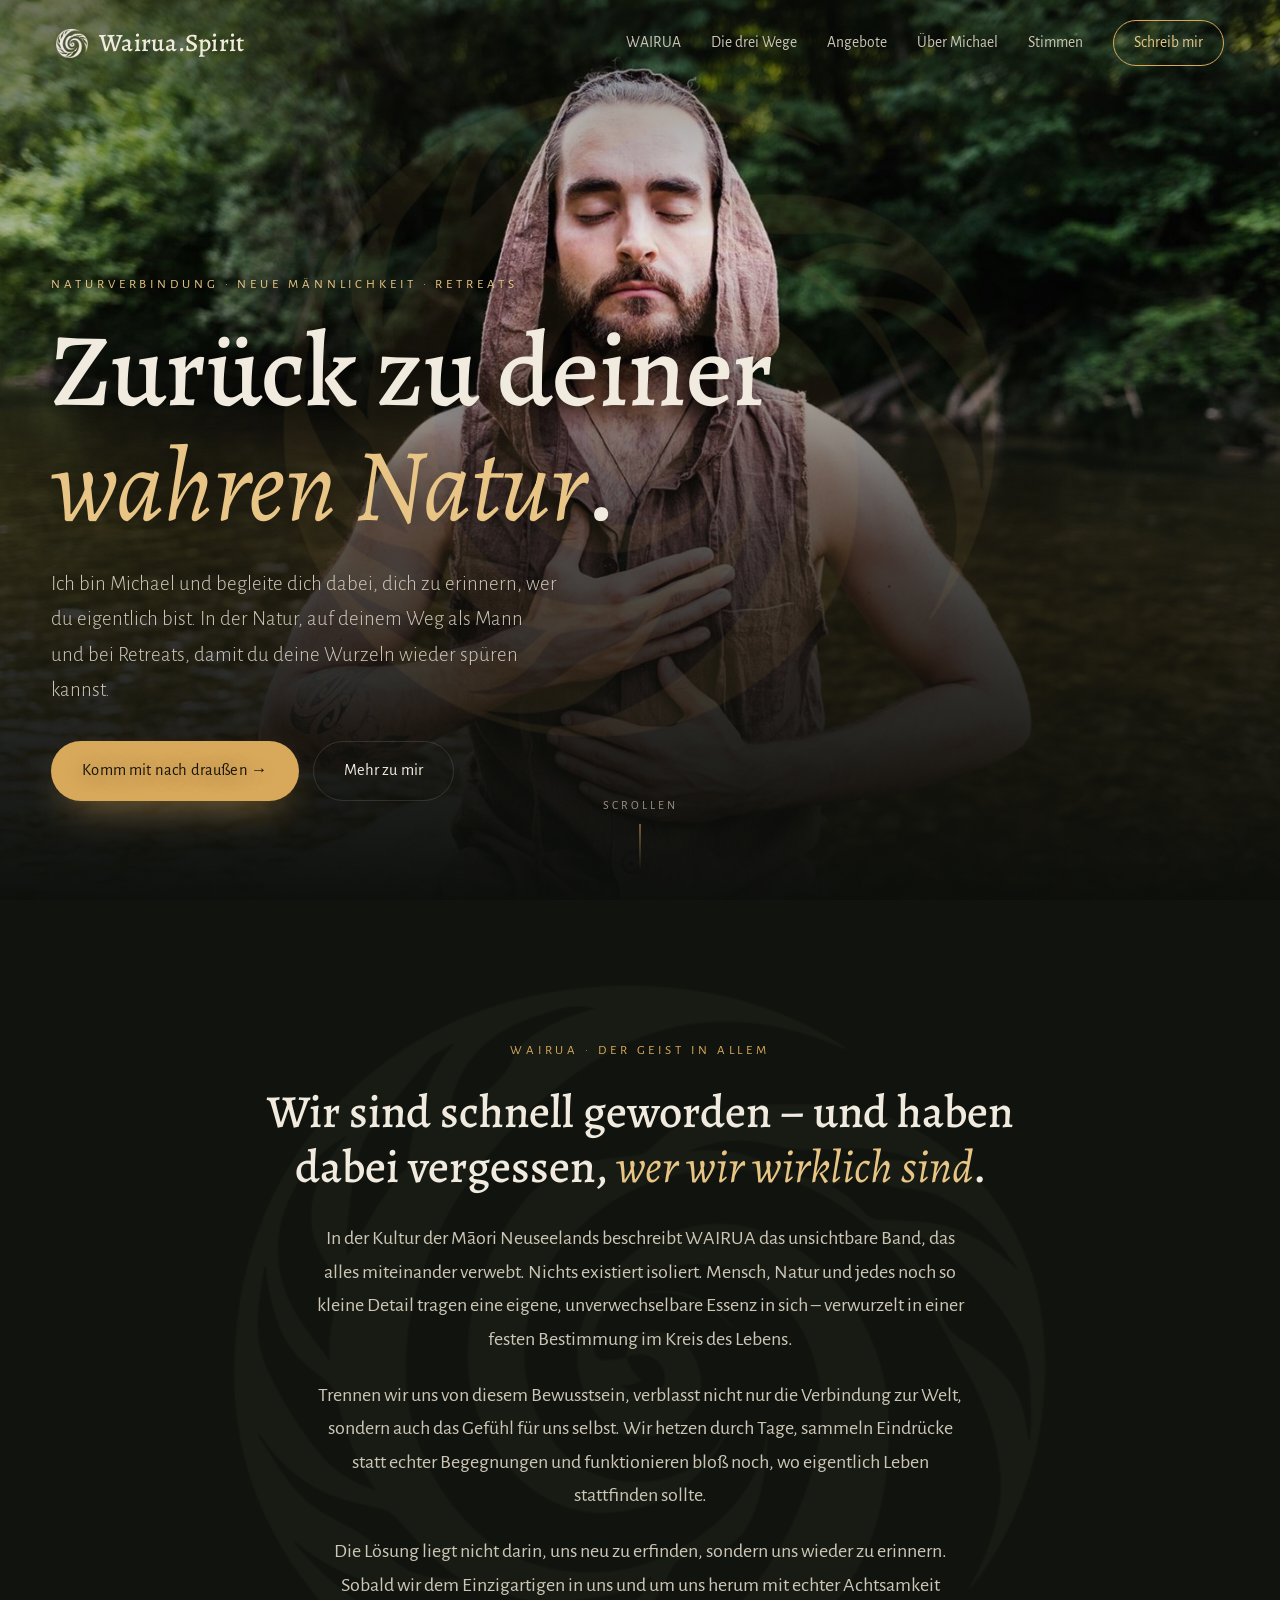
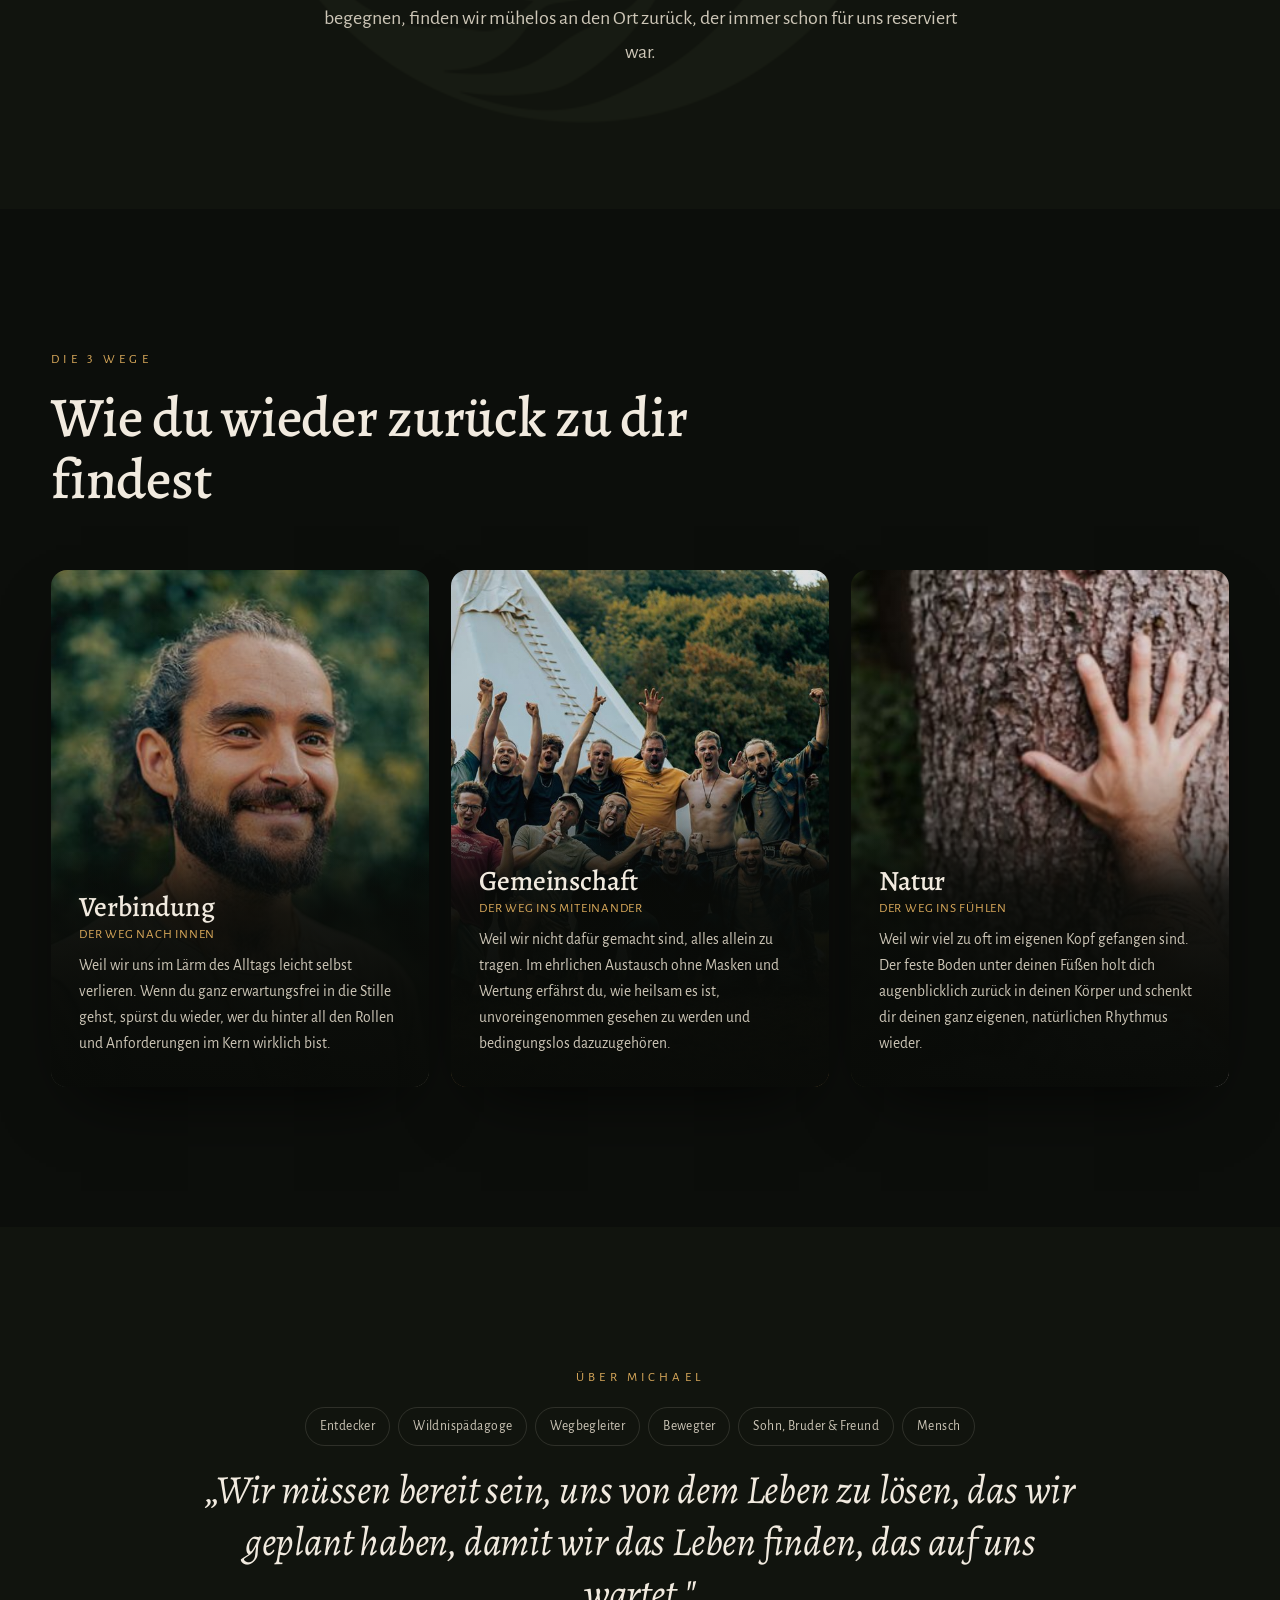
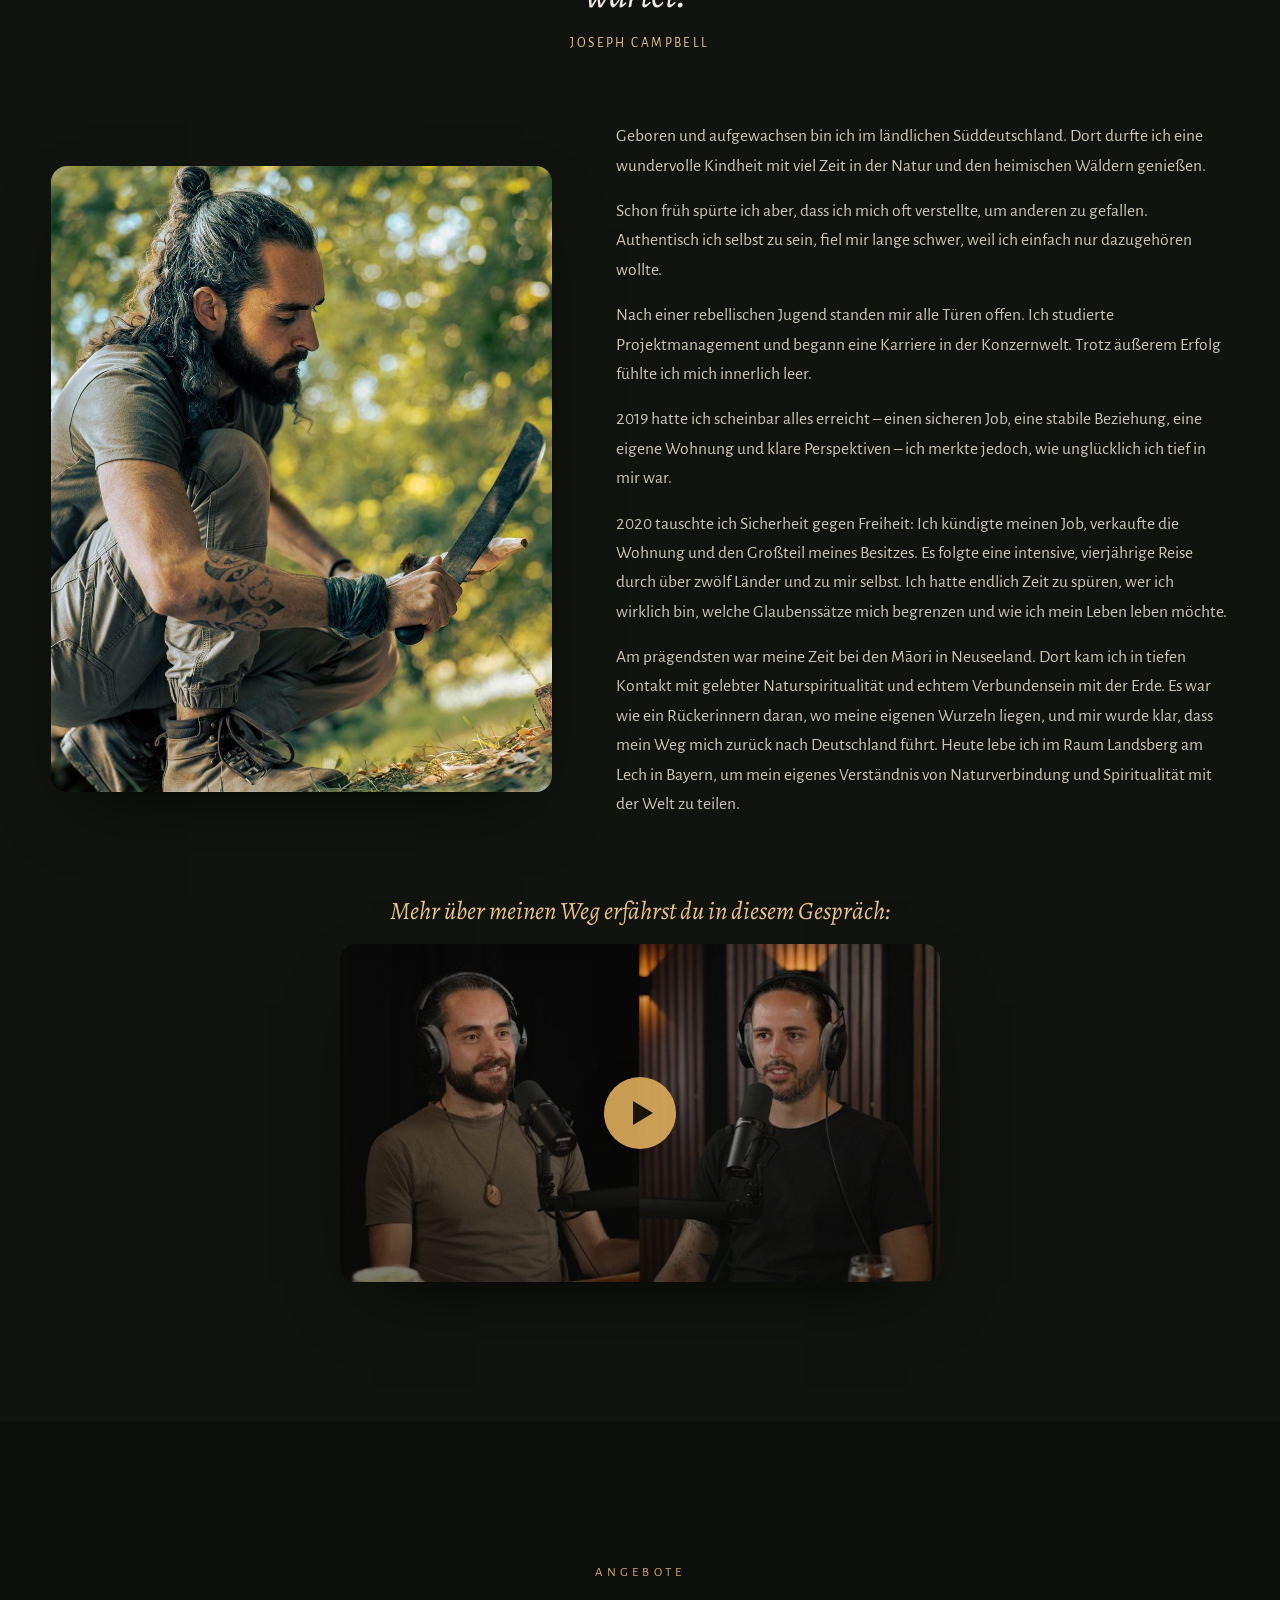
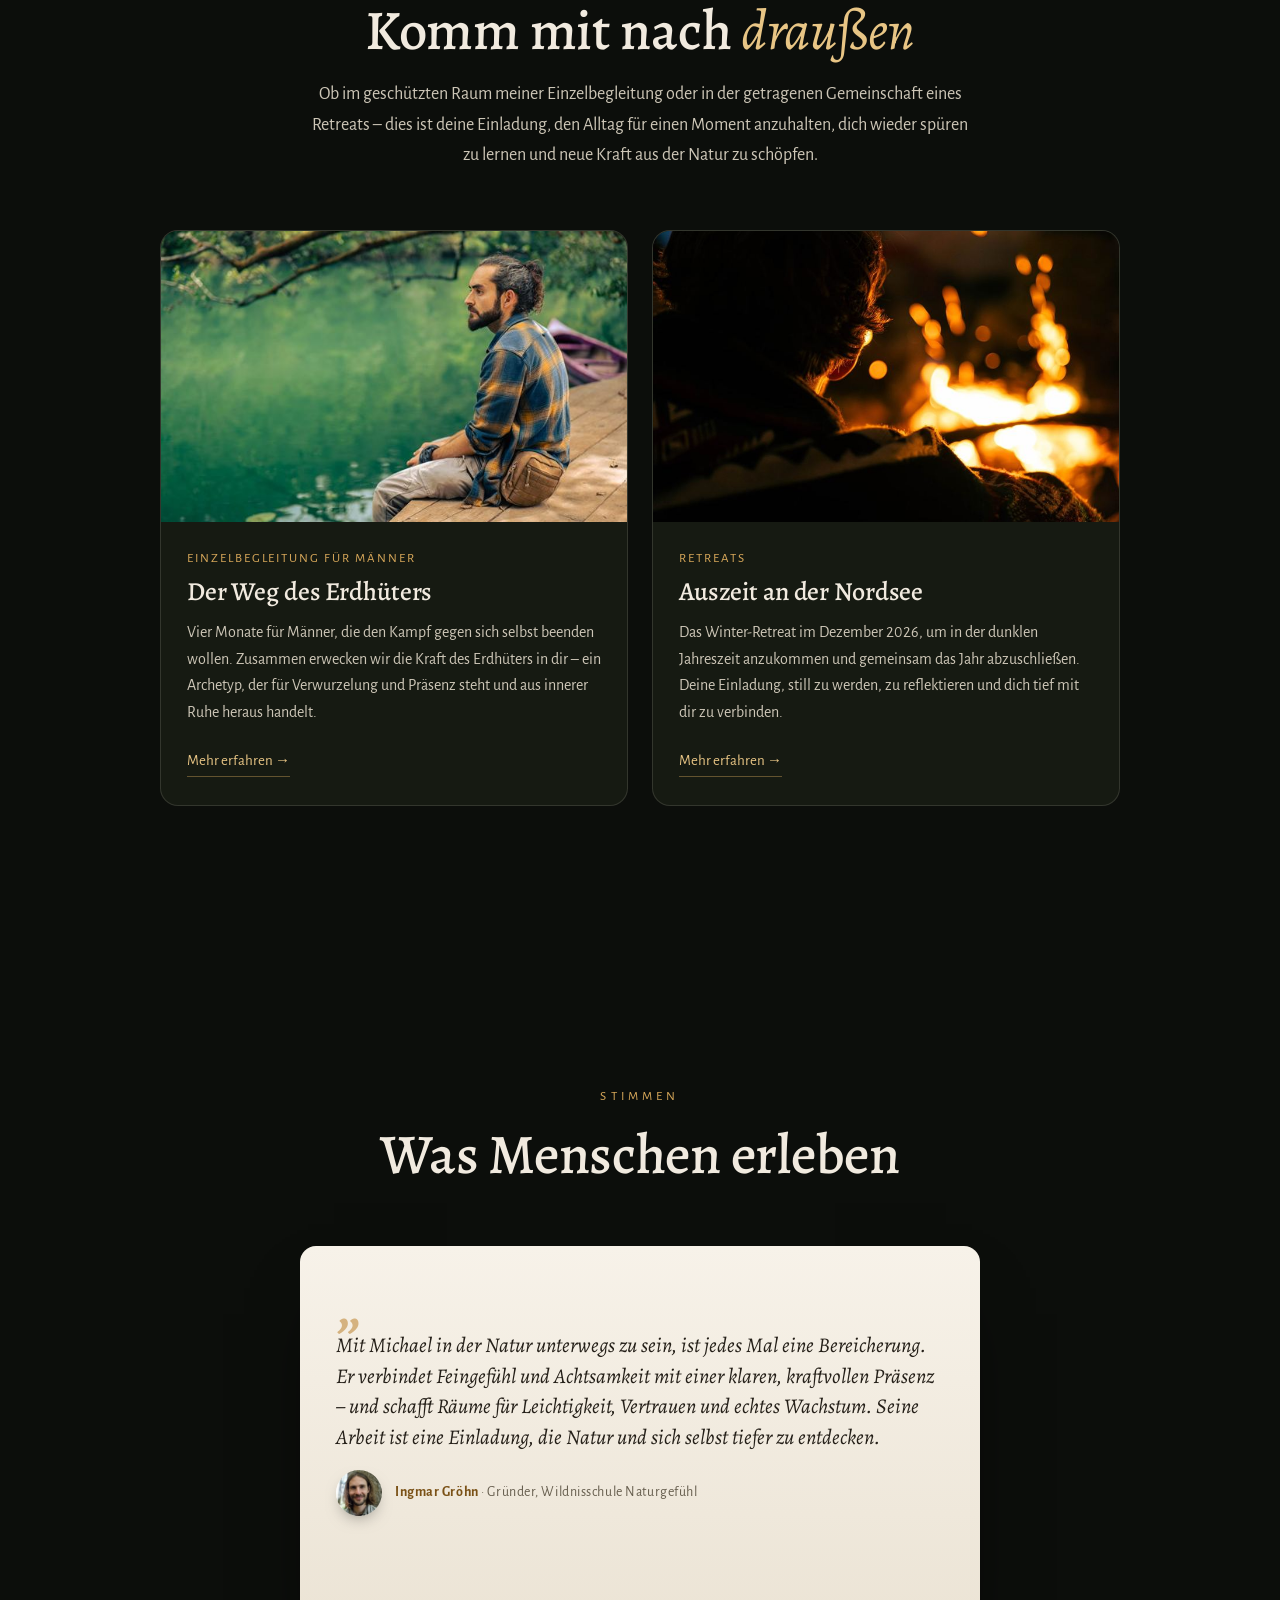
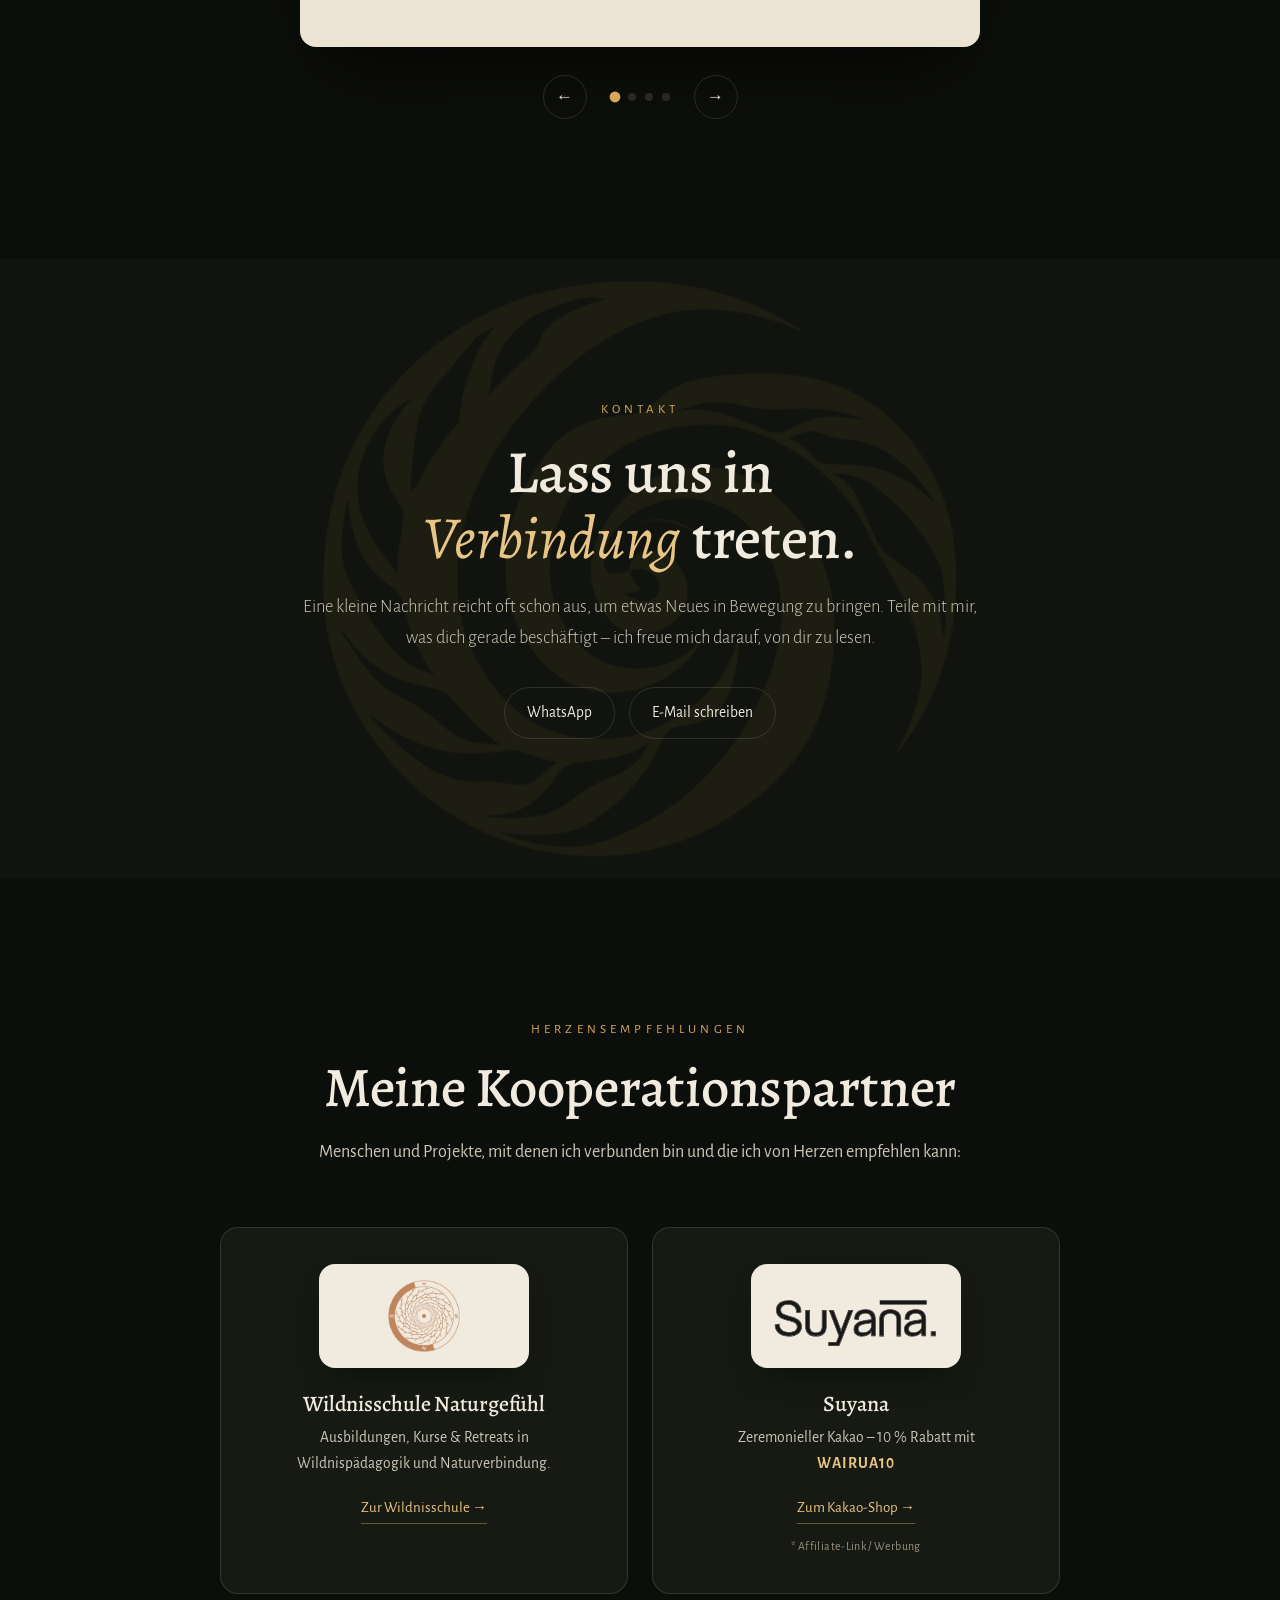
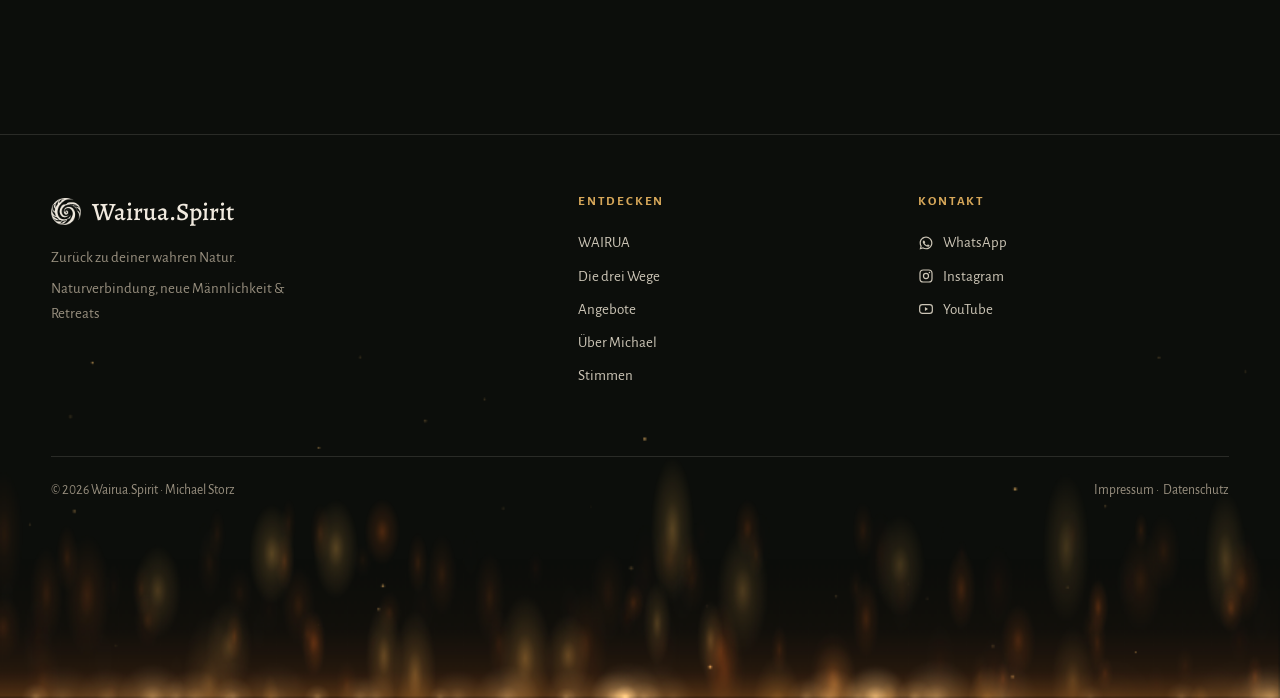
==== commit 5f58fa9c: "Startseite: Angebote nur noch Einzelbegleitung und Retreat, Rituale-Kachel raus, neue Einleitung Co-" ====
--- a/index.html
+++ b/index.html
@@ -128,7 +128,8 @@
 
   /* angebote */
   .offers{background:var(--bg);}
-  .offers-grid{display:grid;grid-template-columns:repeat(3,1fr);gap:24px;}
+  /* Zwei Kacheln seit 12.09.2026 (Rituale raus) - begrenzt und mittig, sonst werden sie zu Riesen */
+  .offers-grid{display:grid;grid-template-columns:repeat(2,1fr);gap:24px;max-width:960px;margin:0 auto;}
   .offer{background:var(--panel);border:1px solid var(--line);border-radius:18px;overflow:hidden;display:flex;flex-direction:column;transition:transform .4s ease,border-color .4s ease;}
   .offer:hover{transform:translateY(-6px);border-color:rgba(216,168,90,.5);}
   .offer .media{position:relative;aspect-ratio:16/10;overflow:hidden;}
@@ -304,15 +305,6 @@
           "name": "Winter-Retreat an der Nordsee",
           "description": "Fünf Tage Auszeit in der dunklen Jahreszeit, in kleiner Gruppe."
         }
-      },
-      {
-        "@type": "Offer",
-        "url": "https://wairua-spirit.de/rituale.html",
-        "itemOffered": {
-          "@type": "Service",
-          "name": "Rituale im Jahreskreis",
-          "description": "Ritualabende entlang der alten Jahreskreisfeste in Landsberg am Lech."
-        }
       }
     ]
   },
@@ -393,21 +385,21 @@
       </div>
       <div class="saeulen-grid stagger">
         <div class="pillar">
-          <img src="assets/about-1.jpg" srcset="assets/about-1-600.jpg 600w, assets/about-1.jpg 1100w" sizes="(max-width:900px) 92vw, 30vw" width="1100" height="969" loading="lazy" alt="Michael lächelt in die Ferne, im Hintergrund grünes Laub" />
+          <img src="assets/about-1.jpg" srcset="assets/about-1-600.jpg 600w, assets/about-1.jpg 1100w" sizes="(max-width:900px) 92vw, 470px" width="1100" height="969" loading="lazy" alt="Michael lächelt in die Ferne, im Hintergrund grünes Laub" />
           <div class="p-body">
             <h3>Verbindung<span>Der Weg nach innen</span></h3>
             <p>Weil wir uns im Lärm des Alltags leicht selbst verlieren. Wenn du ganz erwartungsfrei in die Stille gehst, spürst du wieder, wer du hinter all den Rollen und Anforderungen im Kern wirklich bist.</p>
           </div>
         </div>
         <div class="pillar">
-          <img src="assets/pillar-gemeinschaft.jpg" srcset="assets/pillar-gemeinschaft-600.jpg 600w, assets/pillar-gemeinschaft.jpg 1051w" sizes="(max-width:900px) 92vw, 30vw" width="1051" height="1400" loading="lazy" alt="Gruppe von Männern jubelt gemeinsam vor dem Tipi" />
+          <img src="assets/pillar-gemeinschaft.jpg" srcset="assets/pillar-gemeinschaft-600.jpg 600w, assets/pillar-gemeinschaft.jpg 1051w" sizes="(max-width:900px) 92vw, 470px" width="1051" height="1400" loading="lazy" alt="Gruppe von Männern jubelt gemeinsam vor dem Tipi" />
           <div class="p-body">
             <h3>Gemeinschaft<span>Der Weg ins Miteinander</span></h3>
             <p>Weil wir nicht dafür gemacht sind, alles allein zu tragen. Im ehrlichen Austausch ohne Masken und Wertung erfährst du, wie heilsam es ist, unvoreingenommen gesehen zu werden und bedingungslos dazuzugehören.</p>
           </div>
         </div>
         <div class="pillar">
-          <img src="assets/pillar-natur.jpg" srcset="assets/pillar-natur-600.jpg 600w, assets/pillar-natur.jpg 1100w" sizes="(max-width:900px) 92vw, 30vw" width="1100" height="733" loading="lazy" alt="Eine Hand mit Koru-Tätowierung liegt auf einem Baumstamm" />
+          <img src="assets/pillar-natur.jpg" srcset="assets/pillar-natur-600.jpg 600w, assets/pillar-natur.jpg 1100w" sizes="(max-width:900px) 92vw, 470px" width="1100" height="733" loading="lazy" alt="Eine Hand mit Koru-Tätowierung liegt auf einem Baumstamm" />
           <div class="p-body">
             <h3>Natur<span>Der Weg ins Fühlen</span></h3>
             <p>Weil wir viel zu oft im eigenen Kopf gefangen sind. Der feste Boden unter deinen Füßen holt dich augenblicklich zurück in deinen Körper und schenkt dir deinen ganz eigenen, natürlichen Rhythmus wieder.</p>
@@ -457,11 +449,11 @@
       <div class="sec-head center reveal">
         <div class="eyebrow">Angebote</div>
         <h2>Komm mit nach <em>draußen</em></h2>
-        <p>Ob im geschützten Raum einer Einzelbegleitung, in der getragenen Gemeinschaft eines Retreats oder in der zeitlosen Tiefe eines Rituals – dies ist deine Einladung, den Alltag für einen Moment anzuhalten, dich wieder spüren zu lernen und neue Kraft aus der Natur zu schöpfen.</p>
+        <p>Ob im geschützten Raum meiner Einzelbegleitung oder in der getragenen Gemeinschaft eines Retreats – dies ist deine Einladung, den Alltag für einen Moment anzuhalten, dich wieder spüren zu lernen und neue Kraft aus der Natur zu schöpfen.</p>
       </div>
       <div class="offers-grid stagger">
         <a class="offer" href="begleitung.html">
-          <div class="media"><img src="assets/angebot-einzelbegleitung.jpg" srcset="assets/angebot-einzelbegleitung-600.jpg 600w, assets/angebot-einzelbegleitung.jpg 1100w" sizes="(max-width:900px) 92vw, 30vw" width="1100" height="733" loading="lazy" alt="Michael sitzt still am Wasser" /></div>
+          <div class="media"><img src="assets/angebot-einzelbegleitung.jpg" srcset="assets/angebot-einzelbegleitung-600.jpg 600w, assets/angebot-einzelbegleitung.jpg 1100w" sizes="(max-width:900px) 92vw, 470px" width="1100" height="733" loading="lazy" alt="Michael sitzt still am Wasser" /></div>
           <div class="o-body">
             <div class="o-sub">Einzelbegleitung für Männer</div>
             <h3>Der Weg des Erdhüters</h3>
@@ -470,20 +462,11 @@
           </div>
         </a>
         <a class="offer" href="retreat.html">
-          <div class="media"><img src="assets/moment-fire.jpg" srcset="assets/moment-fire-800.jpg 800w, assets/moment-fire.jpg 1400w" sizes="(max-width:900px) 92vw, 30vw" width="1400" height="933" loading="lazy" alt="Mensch am Feuer in der Dämmerung" /></div>
+          <div class="media"><img src="assets/moment-fire.jpg" srcset="assets/moment-fire-800.jpg 800w, assets/moment-fire.jpg 1400w" sizes="(max-width:900px) 92vw, 470px" width="1400" height="933" loading="lazy" alt="Mensch am Feuer in der Dämmerung" /></div>
           <div class="o-body">
             <div class="o-sub">Retreats</div>
             <h3>Auszeit an der Nordsee</h3>
             <p>Das Winter-Retreat im Dezember 2026, um in der dunklen Jahreszeit anzukommen und gemeinsam das Jahr abzuschließen. Deine Einladung, still zu werden, zu reflektieren und dich tief mit dir zu verbinden.</p>
-            <span class="o-link">Mehr erfahren →</span>
-          </div>
-        </a>
-        <a class="offer" href="rituale.html">
-          <div class="media"><img src="assets/angebot-workshops.jpg" srcset="assets/angebot-workshops-600.jpg 600w, assets/angebot-workshops.jpg 1100w" sizes="(max-width:900px) 92vw, 30vw" width="1100" height="733" loading="lazy" alt="Ritual-Kreis aus Naturmaterialien, von Hand gelegt" /></div>
-          <div class="o-body">
-            <div class="o-sub">Rituale</div>
-            <h3>Tief verwurzelt im Wandel</h3>
-            <p>Eine Einladung, dem Rhythmus der Natur zu folgen und die Feste des Jahreskreises bewusst zu begehen. Raum, um Altes würdevoll abzuschließen, Schwellenzeiten bewusst zu zelebrieren und das Neue zu empfangen.</p>
             <span class="o-link">Mehr erfahren →</span>
           </div>
         </a>
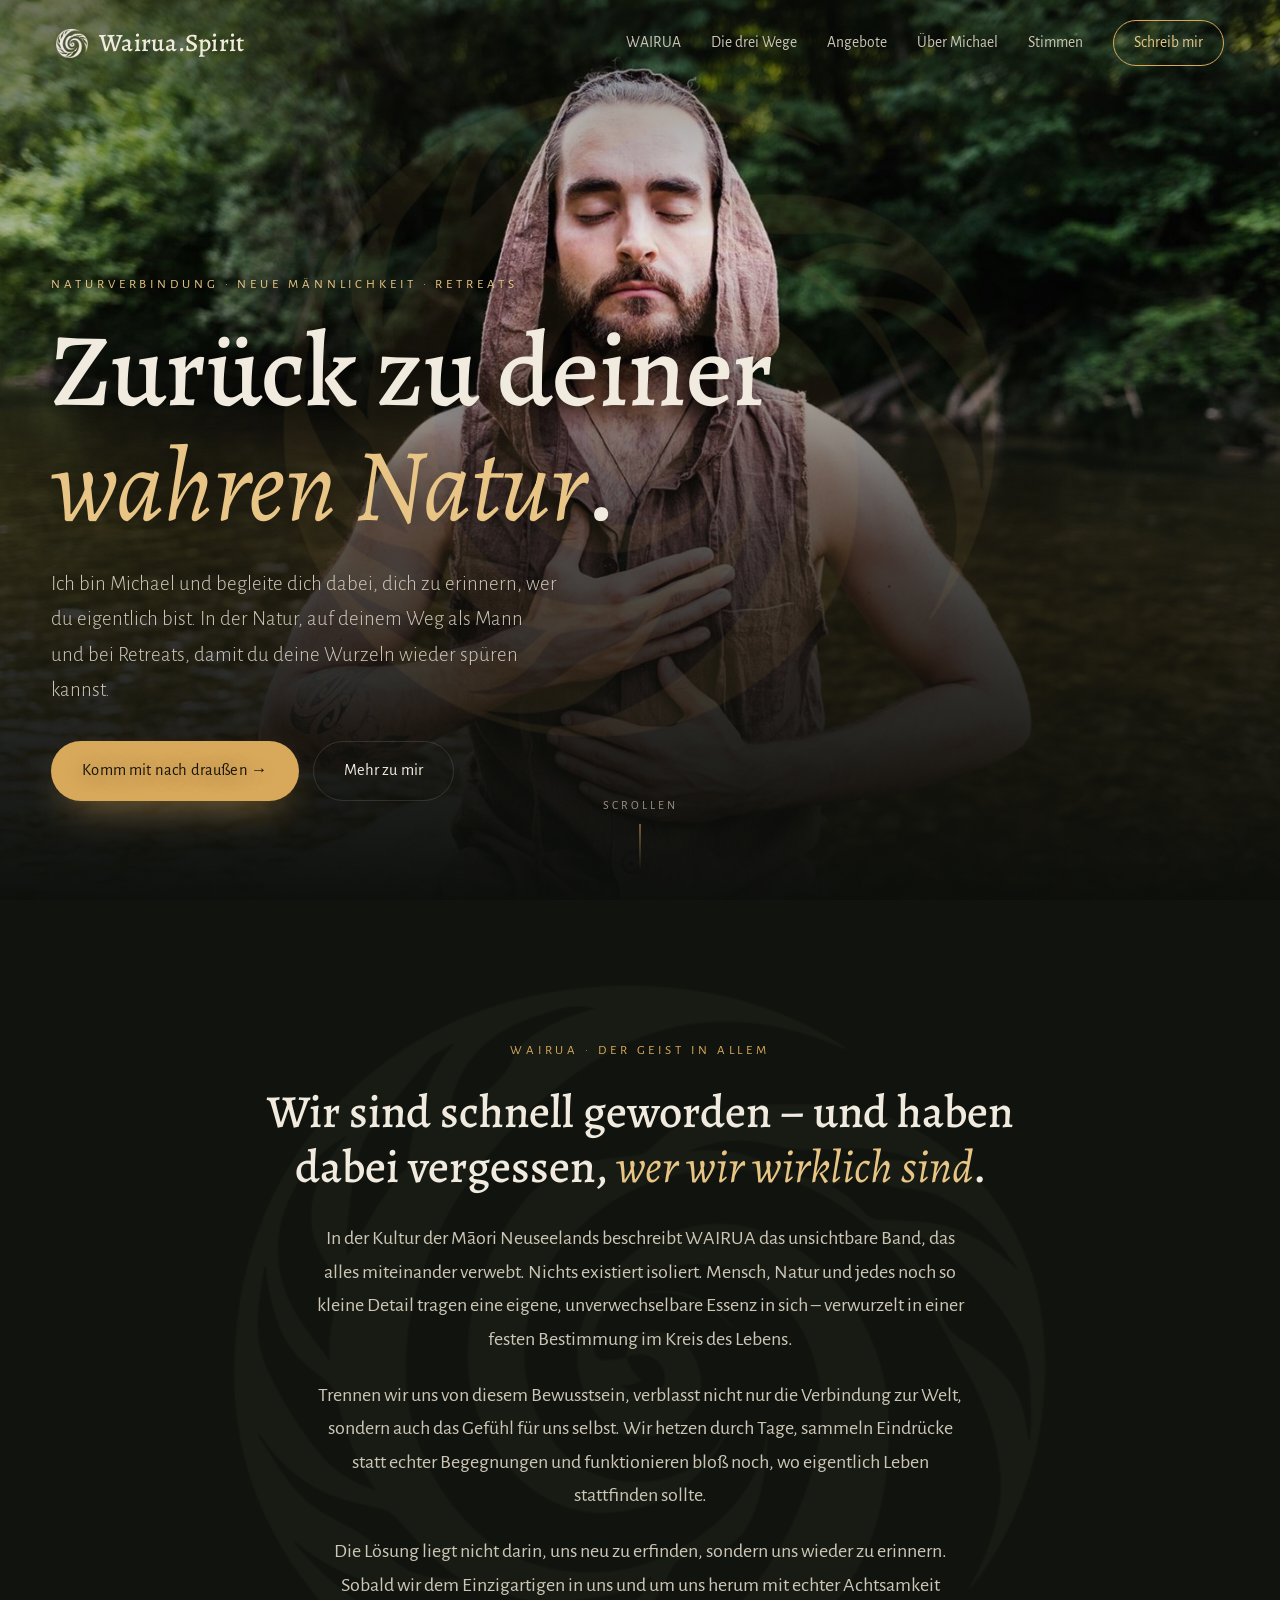
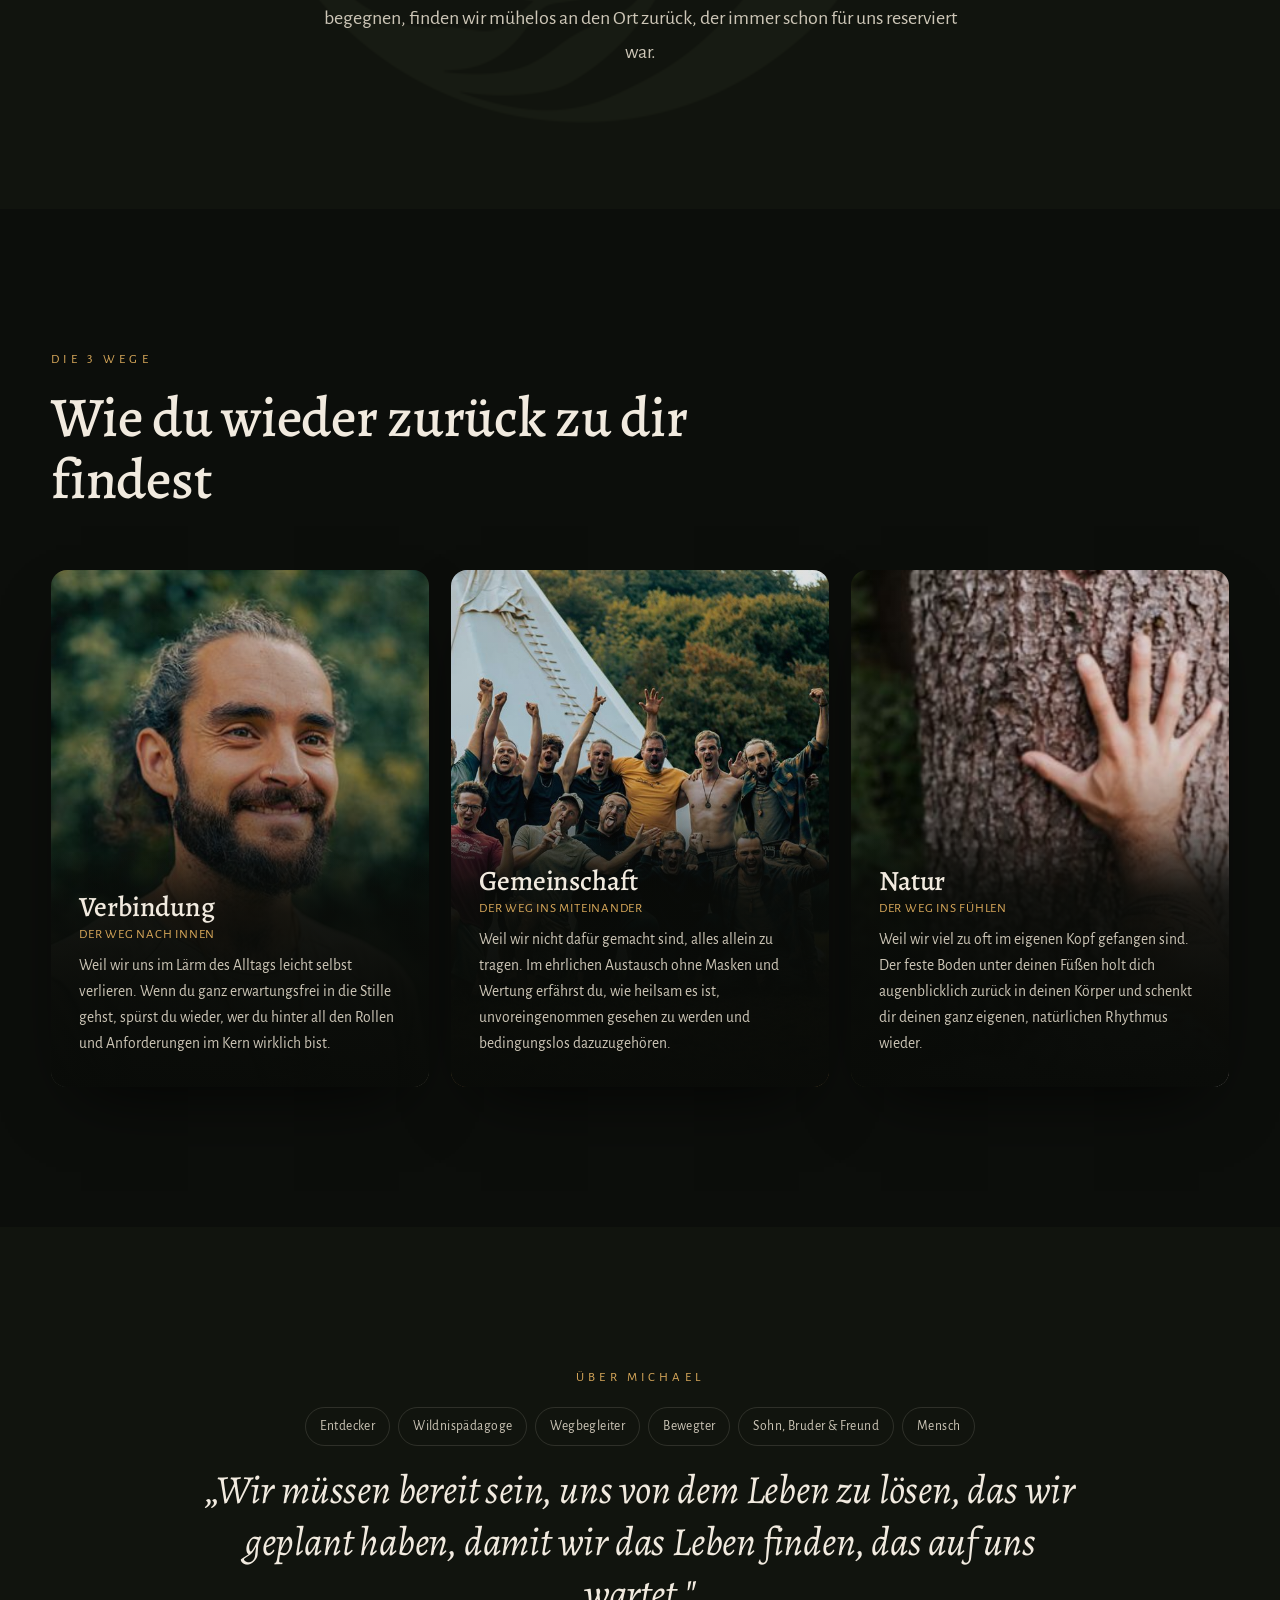
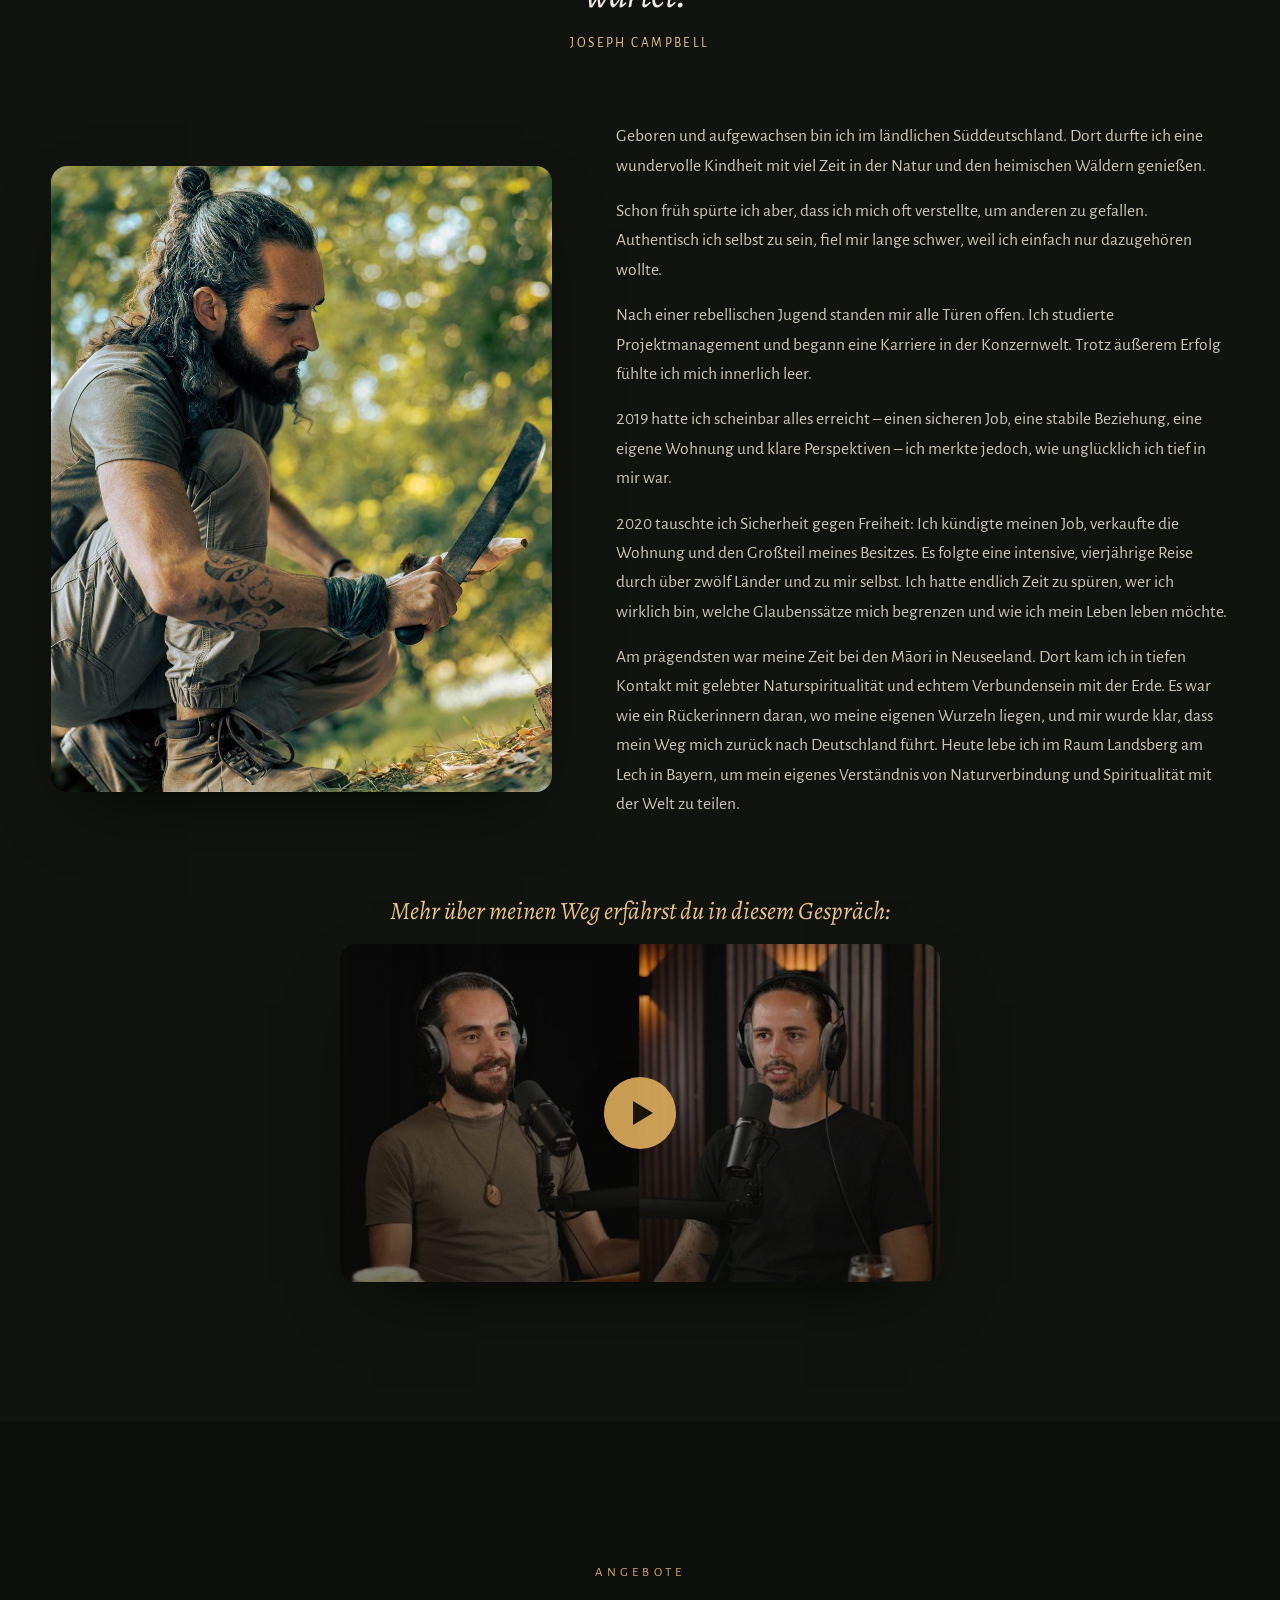
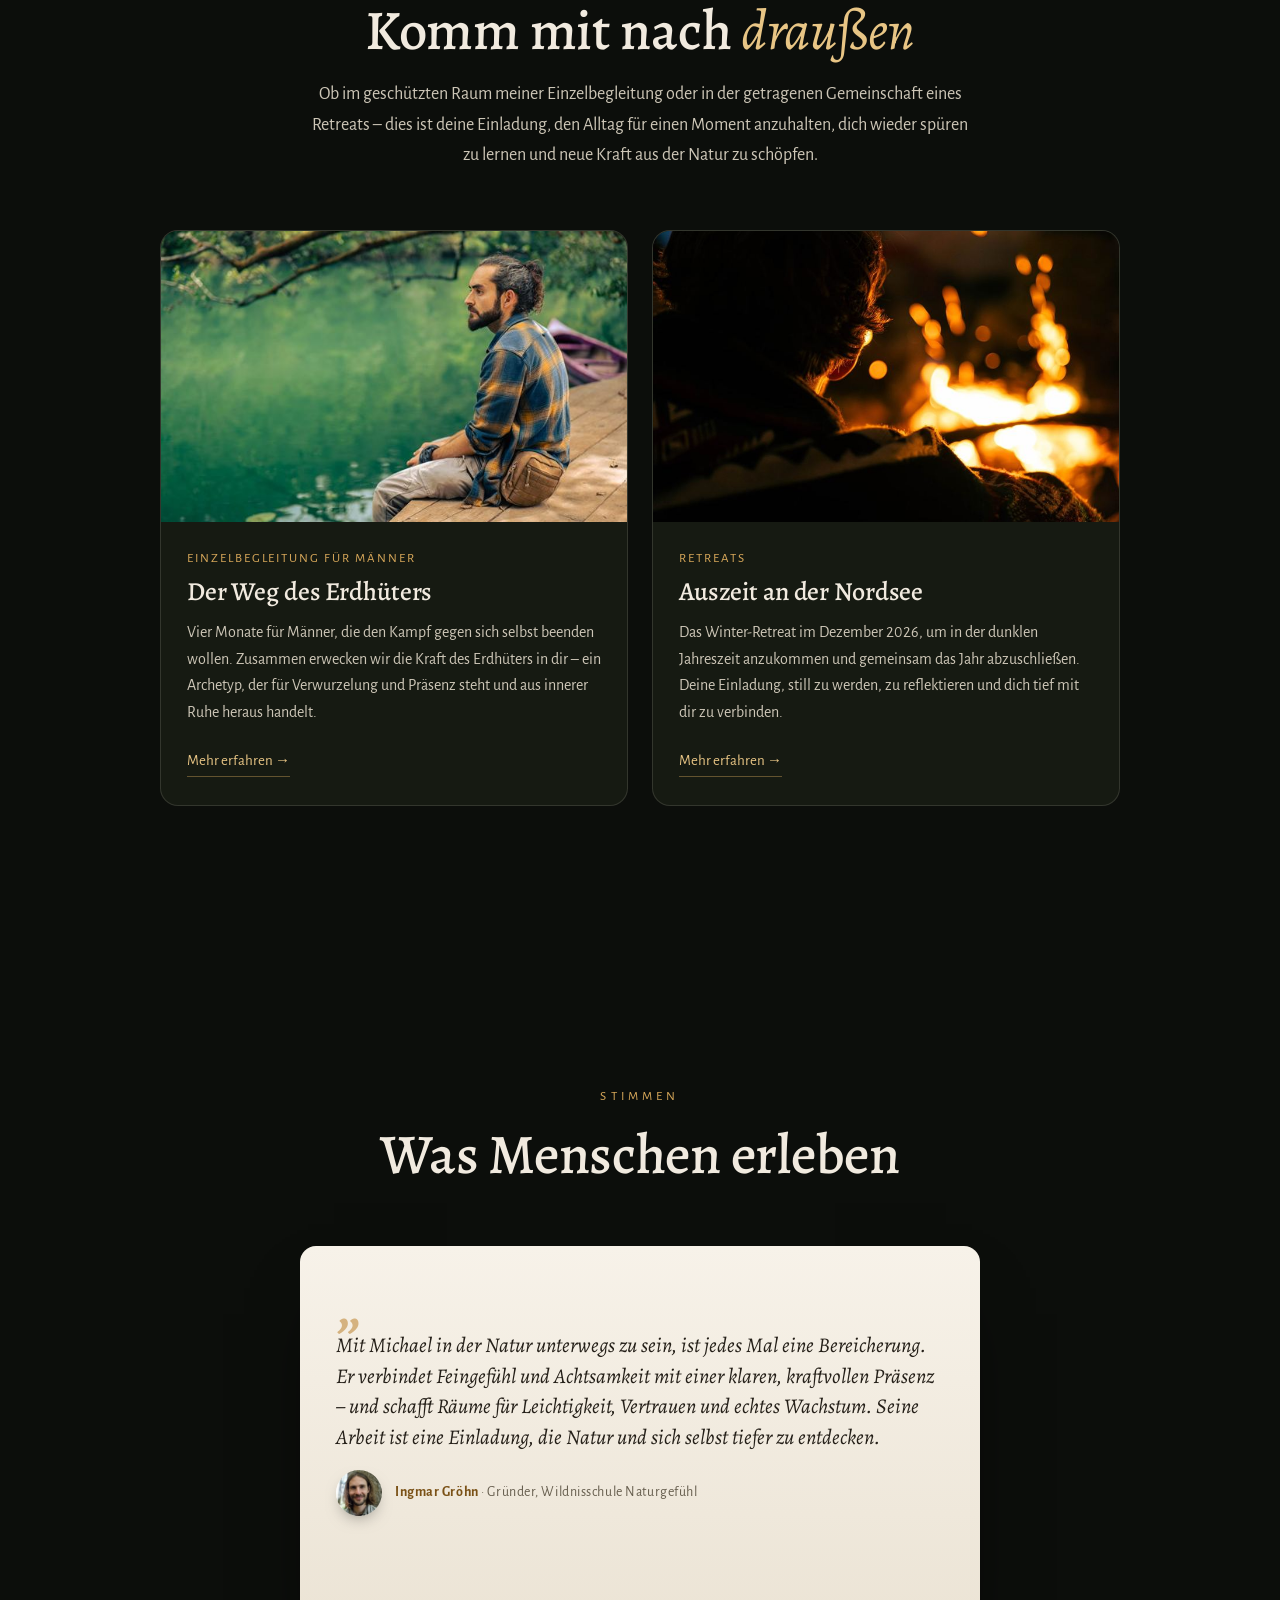
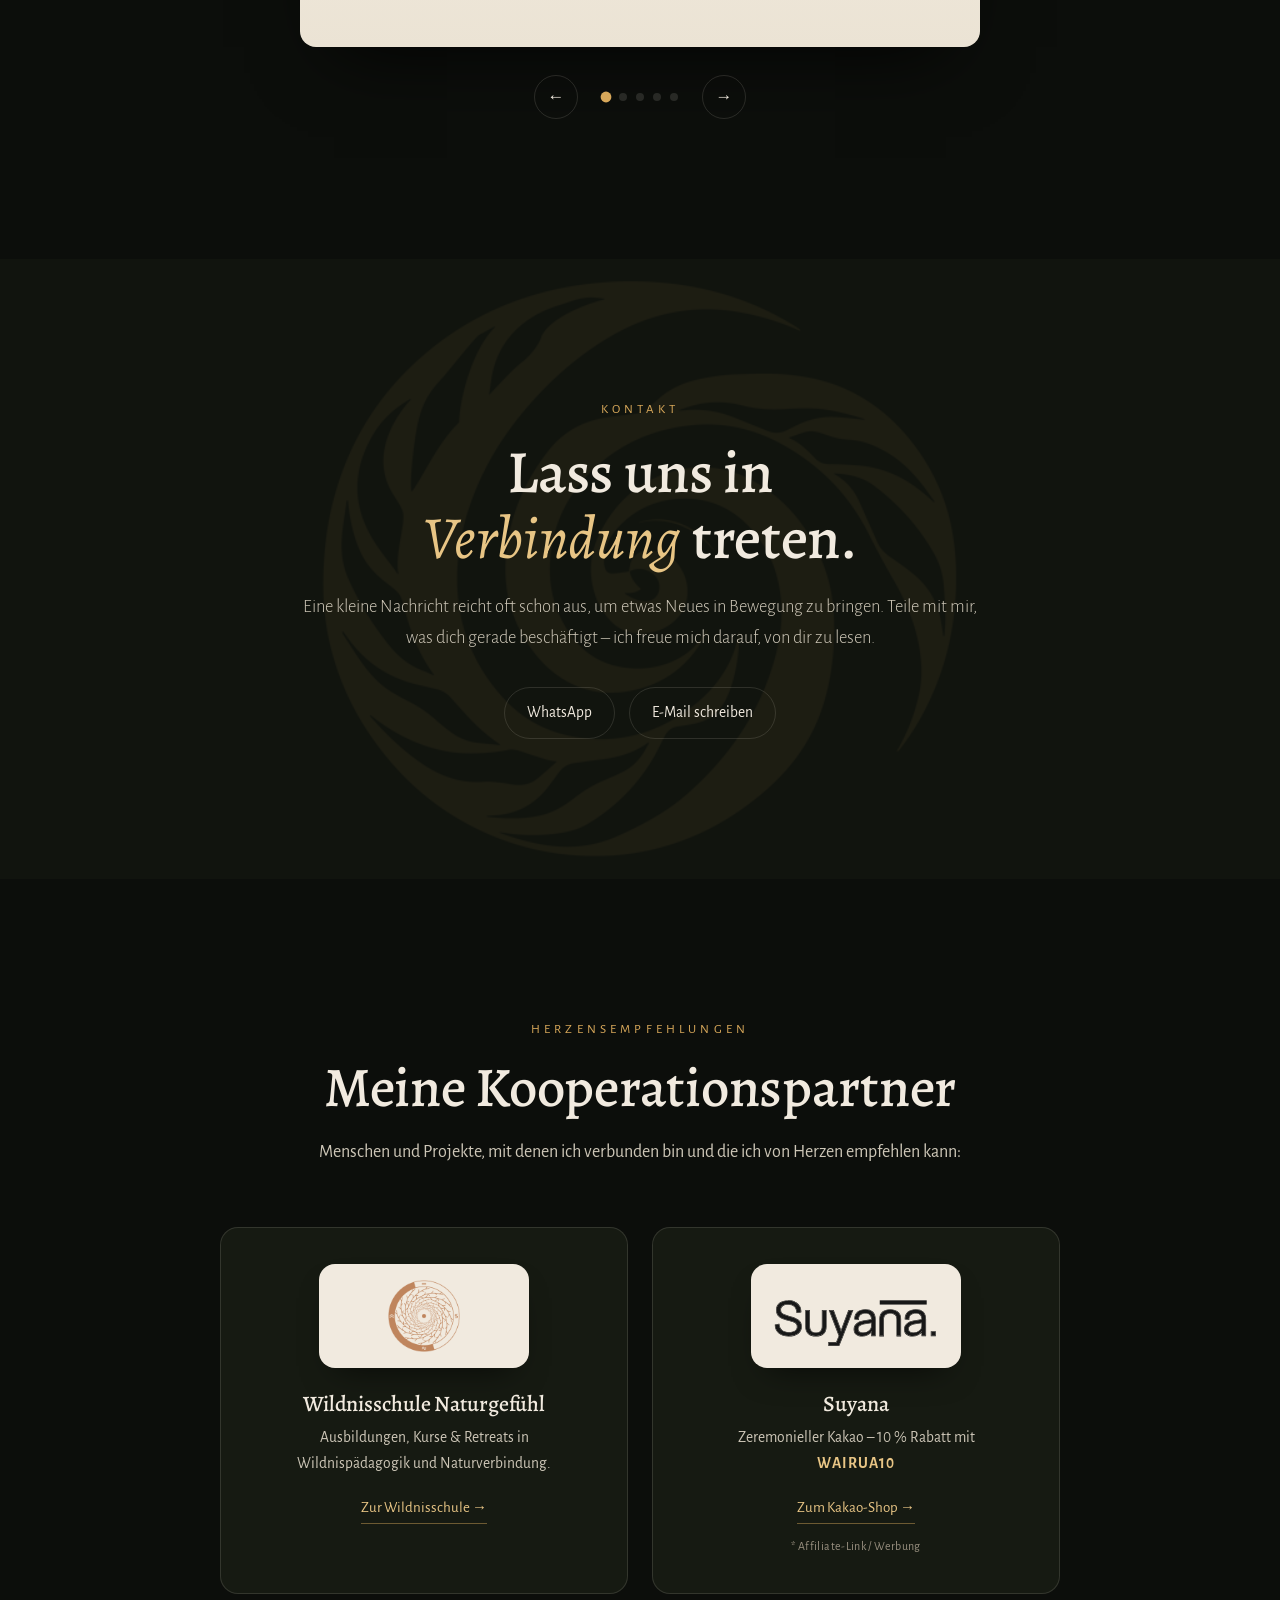
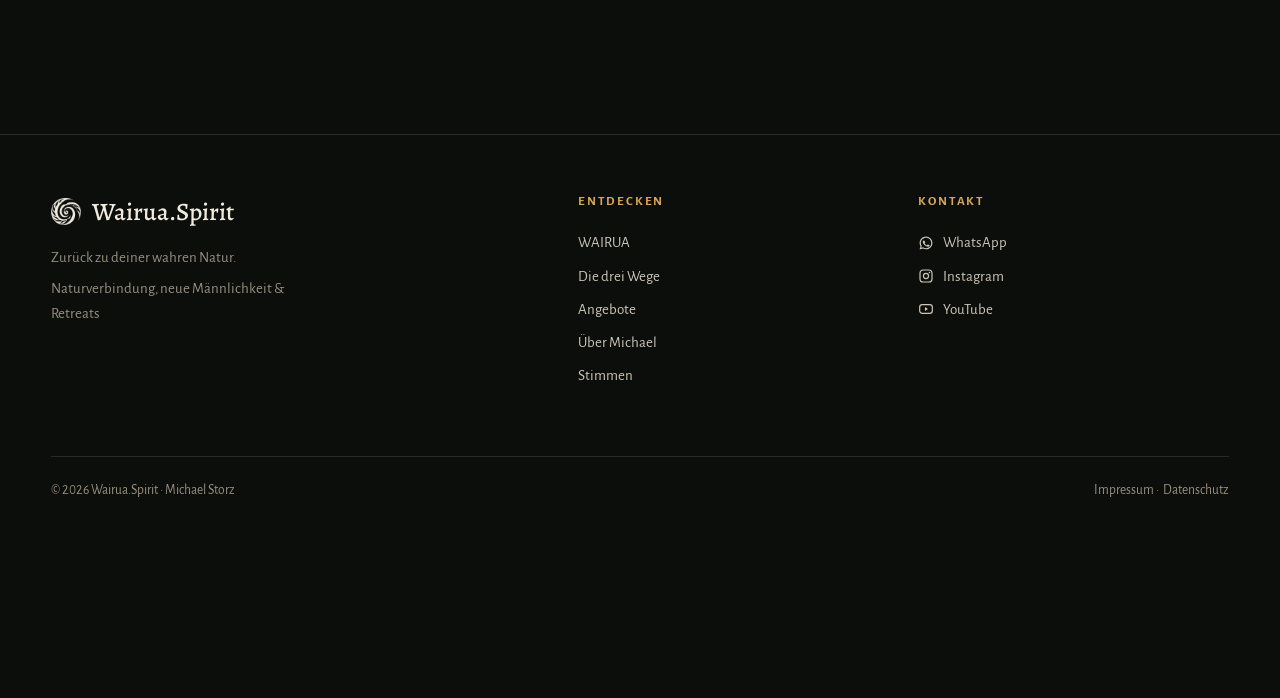
==== commit 7184a620: "Startseite: Stimme von Anna Uhlmann (Psychologin & Wildnispaedagogin) Co-Authored-By: Claude Opus 5." ====
--- a/index.html
+++ b/index.html
@@ -485,7 +485,9 @@
           <div class="voices-track" id="voicesTrack">
             <div class="voice"><div class="mark">„</div><p>Mit Michael in der Natur unterwegs zu sein, ist jedes Mal eine Bereicherung. Er verbindet Feingefühl und Achtsamkeit mit einer klaren, kraftvollen Präsenz – und schafft Räume für Leichtigkeit, Vertrauen und echtes Wachstum. Seine Arbeit ist eine Einladung, die Natur und sich selbst tiefer zu entdecken.</p><div class="who"><img src="assets/stimme-ingmar.jpg" width="200" height="200" loading="lazy" alt="Ingmar Gröhn" /><span><b>Ingmar Gröhn</b> · Gründer, Wildnisschule Naturgefühl</span></div></div>
             <div class="voice"><div class="mark">„</div><p>Ich kenne niemanden, der dir die Natur und ihre Schätze so gut nahebringen kann wie Michael. Durch seine Arbeit kommt der Mensch wieder bei sich selbst an, kommt wieder in Verbindung mit dem, was wirklich zählt, und kann sich erinnern, wer er tief in sich tatsächlich ist. Ein absolutes Muss für jeden, der genug hat von all dem künstlichen Lärm da draußen!</p><div class="who"><img src="assets/stimme-alexandra.jpg" width="200" height="200" loading="lazy" alt="Alexandra Kaschny" /><span><b>Alexandra Kaschny</b> · Somatische Begleiterin, Host des Podcasts „Written in the Body"</span></div></div>
-            <div class="voice"><div class="mark">„</div><p>Michael hat die Fähigkeit, auf die leisen Töne zu lauschen – im Innen und im Außen – und dadurch so eine Präsenz zu schaffen, die dir in jedem Moment eine unbeschreibliche Sicherheit und Wertschätzung bietet. Seine feine spürige Art durchs Leben und die Natur zu gehen, inspiriert mich immer wieder aufs Neue. Ich bin über jeden Schritt dankbar, den wir gemeinsam gehen dürfen und ihn als Wegbegleiter zu wissen. Als nahestehenden Freund und als Naturmentor.</p><div class="who"><img src="assets/stimme-fabienne.jpg" width="200" height="200" loading="lazy" alt="Fabienne Mäutner" /><span><b>Fabienne Mäutner</b> · Wildnispädagogin</span></div></div>            <div class="voice"><div class="mark">„</div><p>Die Begegnungen mit den Männern haben mir gezeigt, wie viel Kraft im Miteinander liegt, wenn wir uns erlauben, echt zu sein. Es waren Tage voller Tiefe, Freude, Heilung und Verbundenheit – Tage, an die ich mich mein ganzes Leben erinnern werde.</p><div class="who"><b>Teilnehmer</b> · Männer-Retreat 2025</div></div>
+            <div class="voice"><div class="mark">„</div><p>Michael hat die Fähigkeit, auf die leisen Töne zu lauschen – im Innen und im Außen – und dadurch so eine Präsenz zu schaffen, die dir in jedem Moment eine unbeschreibliche Sicherheit und Wertschätzung bietet. Seine feine spürige Art durchs Leben und die Natur zu gehen, inspiriert mich immer wieder aufs Neue. Ich bin über jeden Schritt dankbar, den wir gemeinsam gehen dürfen und ihn als Wegbegleiter zu wissen. Als nahestehenden Freund und als Naturmentor.</p><div class="who"><img src="assets/stimme-fabienne.jpg" width="200" height="200" loading="lazy" alt="Fabienne Mäutner" /><span><b>Fabienne Mäutner</b> · Wildnispädagogin</span></div></div>
+            <div class="voice"><div class="mark">„</div><p>Ich habe Michael als einen Menschen kennengelernt, der sowohl im professionellen als auch im freundschaftlichen Miteinander immer wieder die goldene Mitte findet: Mit ihm lässt sich ausgelassen spielen, abenteuerlustig umherstreifen und kraftvoll philosophieren, aber auch achtsam in Stille sitzen, Emotionales teilen und zur Ruhe finden. Ich schätze seine humorvolle, feinfühlige und präsente Art, mit der er einen klaren, sicheren und facettenreichen Zugang zu inneren wie äußeren Entdeckungsräumen eröffnet.</p><div class="who"><img src="assets/stimme-anna.jpg" width="200" height="200" loading="lazy" alt="Anna Uhlmann" /><span><b>Anna Uhlmann</b> · Psychologin &amp; Wildnispädagogin</span></div></div>
+            <div class="voice"><div class="mark">„</div><p>Die Begegnungen mit den Männern haben mir gezeigt, wie viel Kraft im Miteinander liegt, wenn wir uns erlauben, echt zu sein. Es waren Tage voller Tiefe, Freude, Heilung und Verbundenheit – Tage, an die ich mich mein ganzes Leben erinnern werde.</p><div class="who"><b>Teilnehmer</b> · Männer-Retreat 2025</div></div>
           </div>
         </div>
         <div class="voices-nav">
